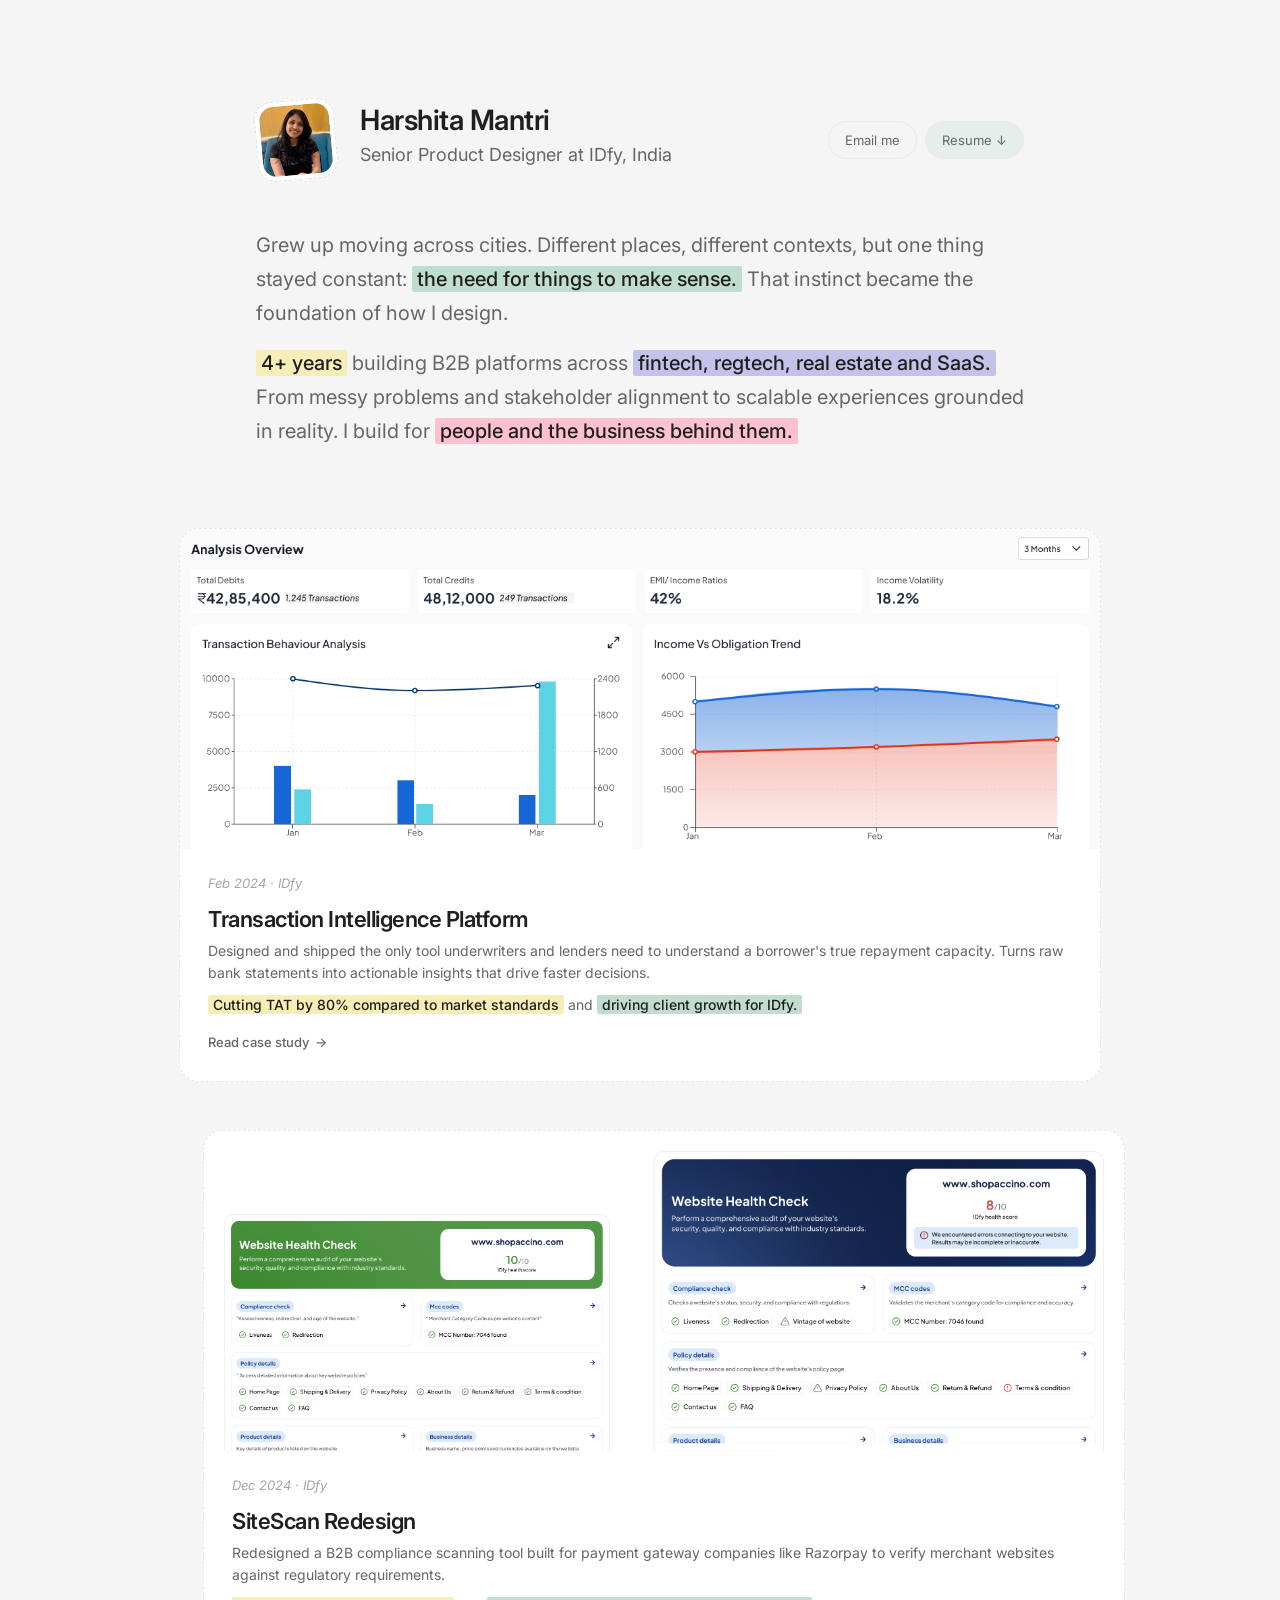
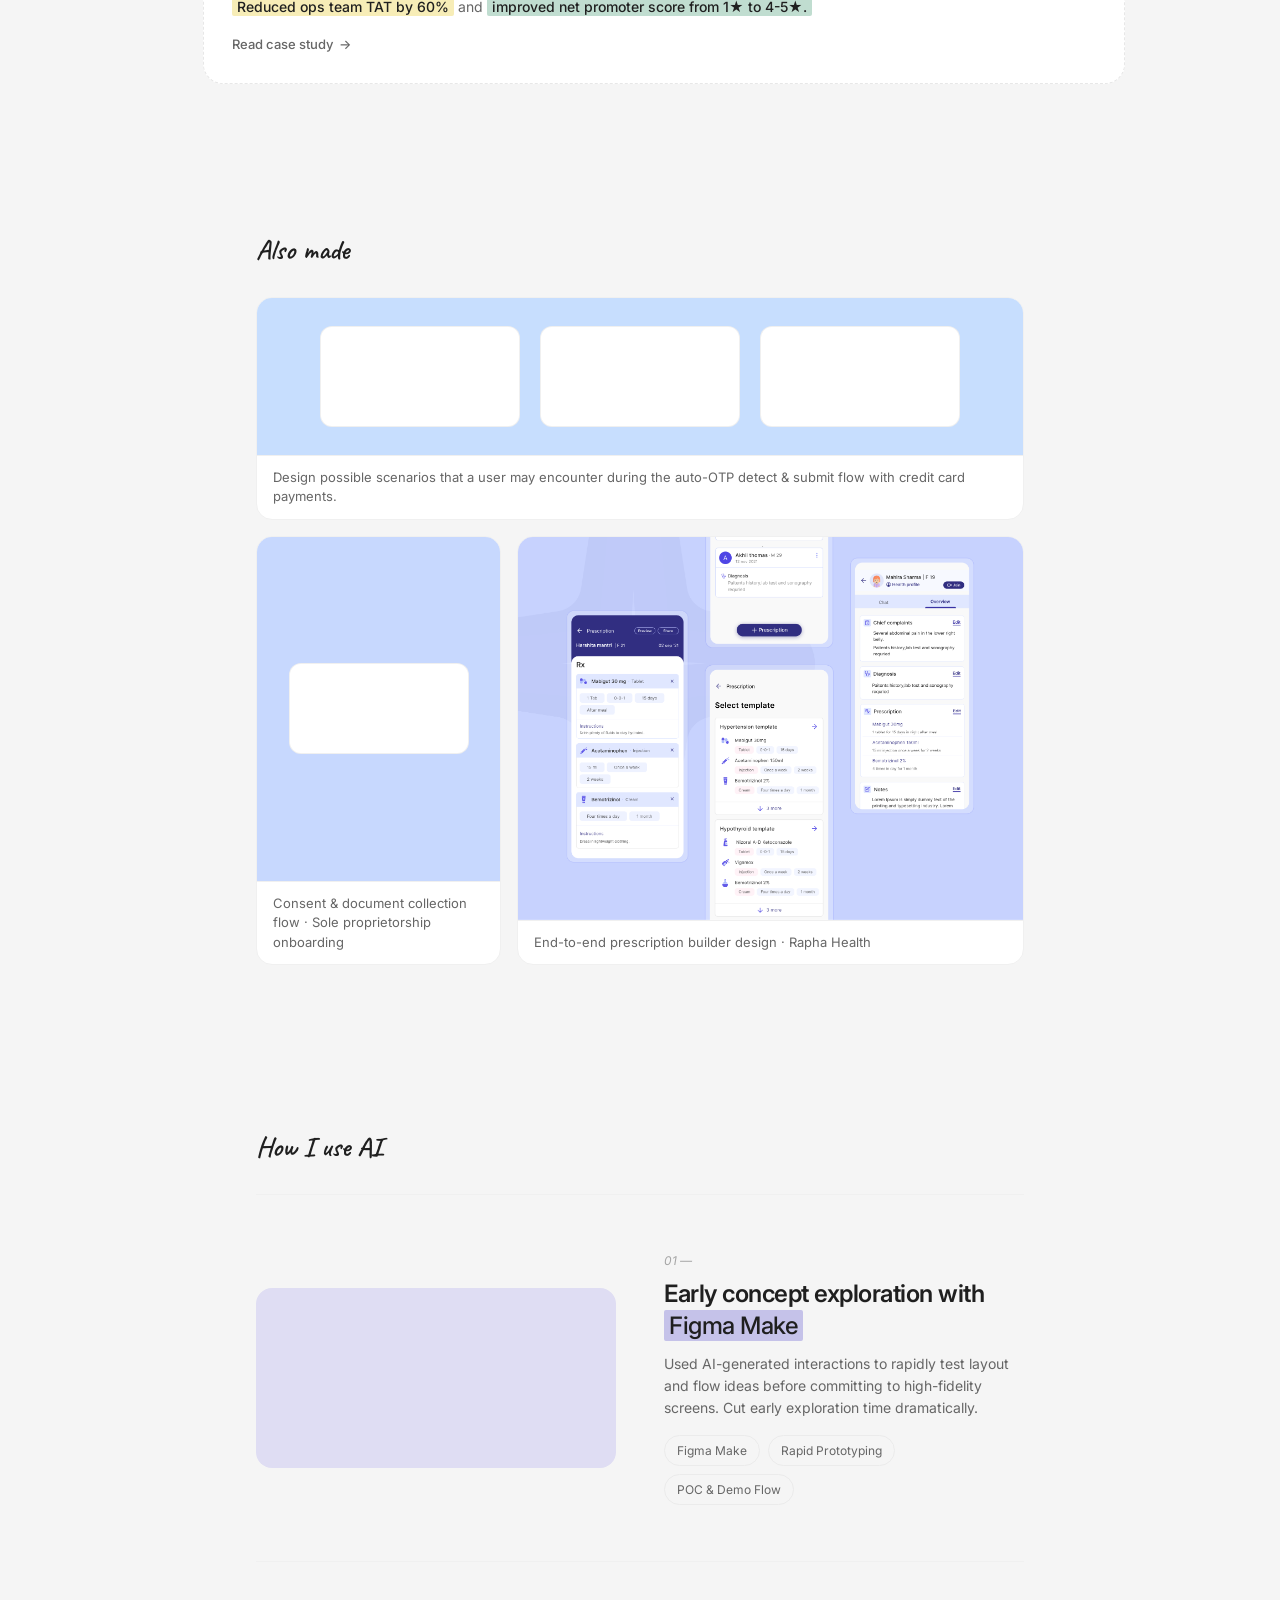
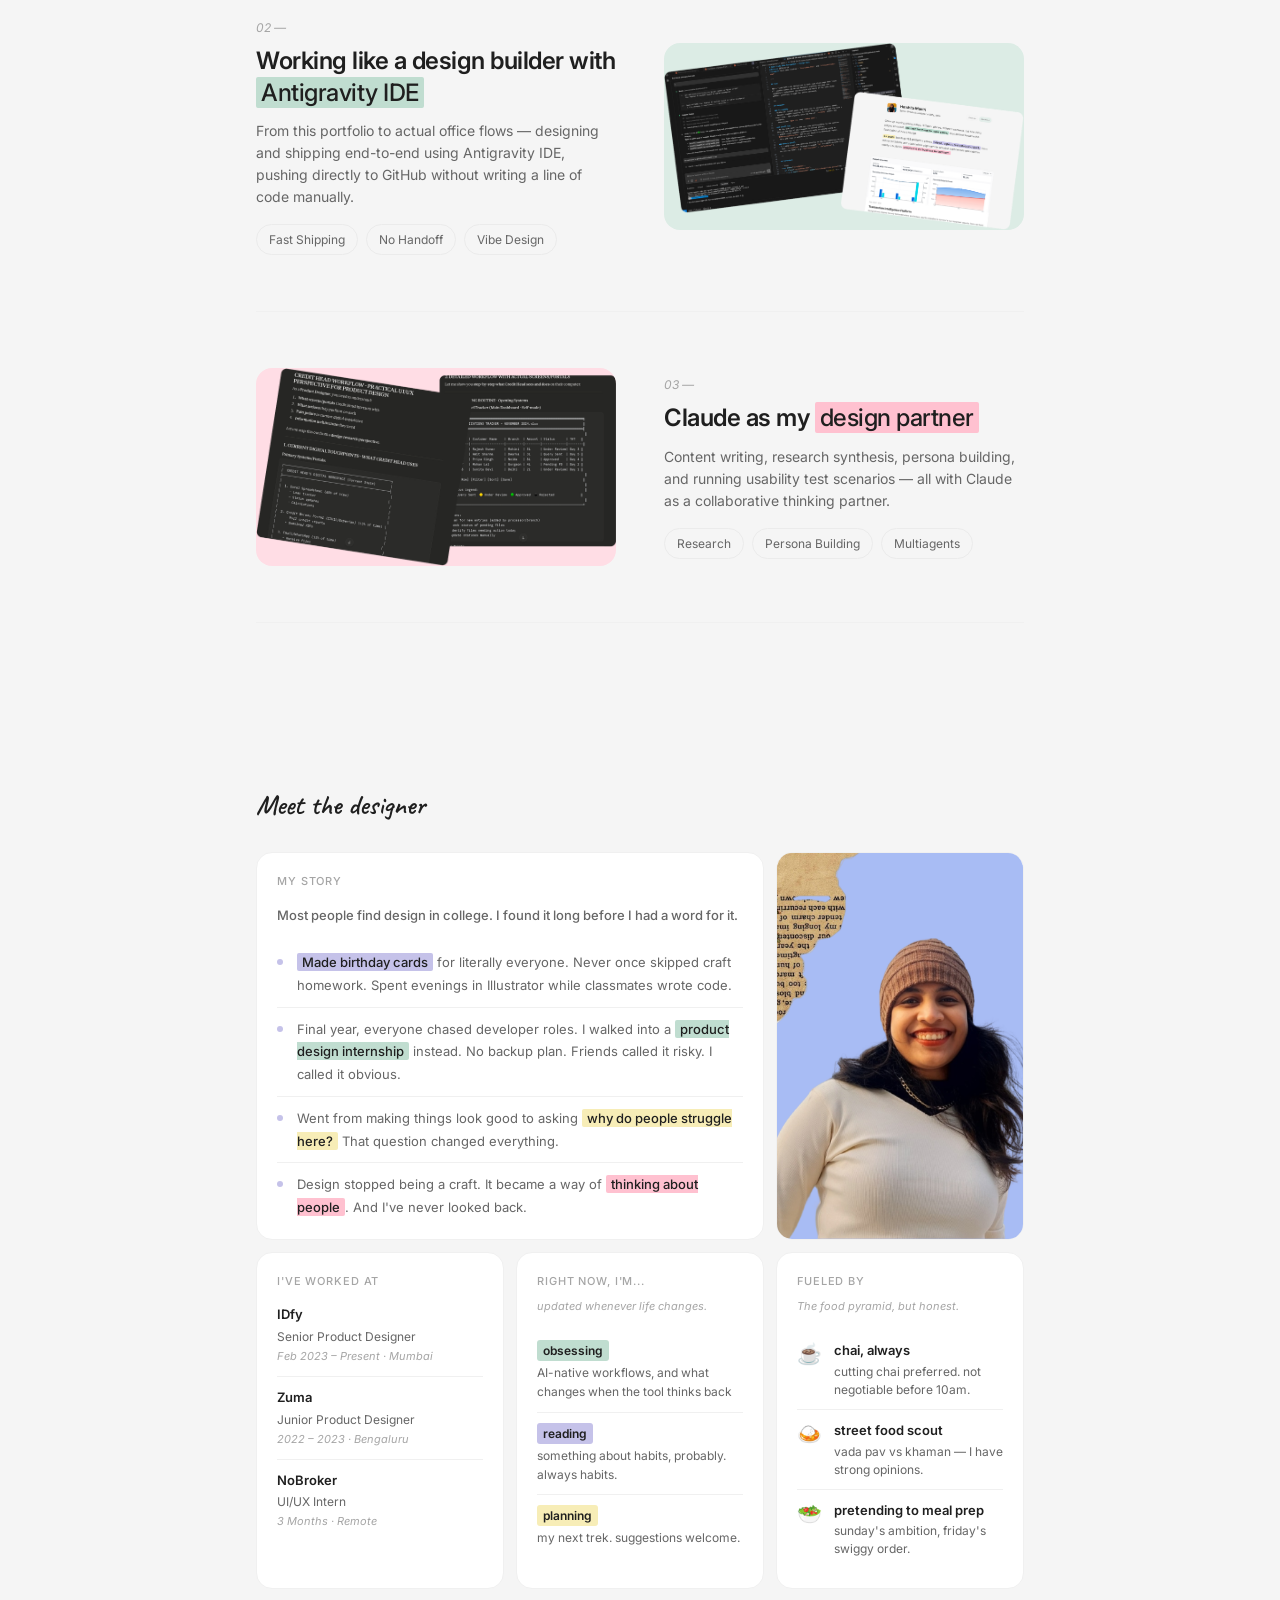
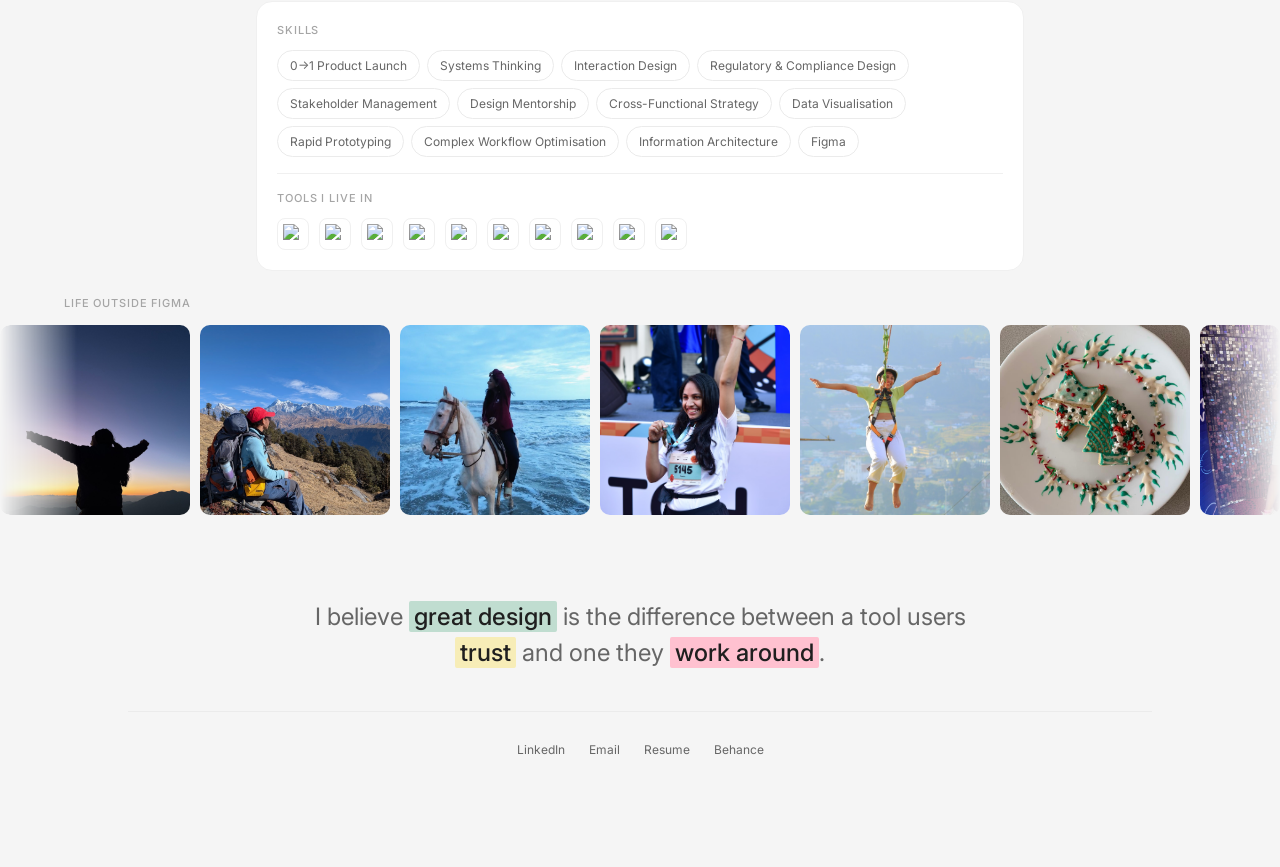
==== index.html @ 70e3f522 "feat: add Mobbin, Antigravity, GitHub to tools; remove Pinterest" ====
<!DOCTYPE html>
<html lang="en">
<head>
  <meta charset="UTF-8">
  <meta name="viewport" content="width=device-width, initial-scale=1.0">
  <title>Harshita Mantri — Senior Product Designer</title>
  <meta name="description" content="Senior Product Designer at IDfy. Designing empathy-driven B2B products for 70M+ monthly verifications.">
  <link rel="preconnect" href="https://fonts.googleapis.com">
  <link rel="preconnect" href="https://fonts.gstatic.com" crossorigin>
  <link href="https://fonts.googleapis.com/css2?family=Inter:wght@400;500;600;700&family=Caveat:wght@400;500;600;700&display=swap" rel="stylesheet">
  <link rel="stylesheet" href="assets/css/style.css?v=5">
</head>
<body>

  <div class="page">

    <!-- ── Intro ── -->
    <div class="intro reveal">
      <div class="intro-avatar">
        <img src="assets/images/harshita_mantri.jpg" alt="Harshita Mantri">
      </div>
      <div class="intro-info">
        <h1 class="intro-name">Harshita Mantri</h1>
        <div class="intro-designation">Senior Product Designer at IDfy, India</div>
      </div>
      <div class="intro-actions">
        <a href="mailto:harshitamantri3140@gmail.com" class="intro-btn">Email me</a>
        <a href="docs/harshita-mantri.pdf" target="_blank" rel="noopener noreferrer" class="intro-btn intro-btn-primary">Resume <span aria-hidden="true">↓</span></a>
      </div>
    </div>

    <!-- ── Bio ── -->
    <div class="bio-block reveal">
      <p class="bio-p">
        Grew up moving across cities. Different places, different contexts, but one thing stayed constant:
        <span class="hl-teal">the need for things to make sense.</span>
        That instinct became the foundation of how I design.
      </p>
      <p class="bio-p">
        <span class="hl-yellow">4+ years</span> building B2B platforms across
        <span class="hl-lavender">fintech, regtech, real estate and SaaS.</span>
        From messy problems and stakeholder alignment to scalable experiences grounded in reality.
        I build for <span class="hl-pink">people and the business behind them.</span>
      </p>
    </div>

    <!-- ── Projects ── -->
    <div class="projects">

      <!-- Transaction Intelligence Platform -->
      <a href="bsa/index.html" class="project-card reveal">
        <div class="project-card-img">
          <img src="assets/images/bsa_cover.png" alt="Transaction Intelligence Platform — BSA Analytics Dashboard" loading="lazy">
        </div>
        <div class="project-card-content">
          <div class="status">Feb 2024 · IDfy</div>
          <div class="project-heading">Transaction Intelligence Platform</div>
          <p class="project-desc">
            Designed and shipped the only tool underwriters and lenders need to understand a borrower's true repayment capacity. Turns raw bank statements into actionable insights that drive faster decisions.
          </p>
          <p class="project-desc project-outcome">
            <span class="hl-yellow">Cutting TAT by 80% compared to market standards</span> and <span class="hl-teal">driving client growth for IDfy.</span>
          </p>
          <div class="project-link">Read case study <span class="arrow">&#8594;</span></div>
        </div>
      </a>

      <!-- SiteScan -->
      <a href="sitescan/index.html" class="project-card project-card-alt reveal">
        <div class="project-card-img">
          <img src="assets/images/ss_v2_summary.png" alt="SiteScan V2 — Summary Page" loading="lazy">
        </div>
        <div class="project-card-content">
          <div class="status">Dec 2024 · IDfy</div>
          <div class="project-heading">SiteScan Redesign</div>
          <p class="project-desc">
            Redesigned a B2B compliance scanning tool built for payment gateway companies like Razorpay to verify merchant websites against regulatory requirements.
          </p>
          <p class="project-desc project-outcome">
            <span class="hl-yellow">Reduced ops team TAT by 60%</span> and <span class="hl-teal">improved net promoter score from 1★ to 4-5★.</span>
          </p>
          <div class="project-link">Read case study <span class="arrow">&#8594;</span></div>
        </div>
      </a>

    </div>

    <!-- ── Also Made ── -->
    <section class="also-made reveal">
      <h2 class="also-made-label">Also made</h2>
      <div class="bento-grid">

        <!-- Full-width card with 3 inner videos -->
        <div class="bento-cell bento-full">
          <div class="bento-pastel-body bento-stage-mint">
            <div class="bento-inner-stack">

              <div class="bento-inner-card">
                <video muted loop playsinline autoplay>
                  <source src="assets/videos/Native otp payment.mp4" type="video/mp4" />
                </video>
              </div>

              <div class="bento-inner-card">
                <video muted loop playsinline autoplay>
                  <source src="assets/videos/Auto detect external page.mp4" type="video/mp4" />
                </video>
              </div>

              <div class="bento-inner-card">
                <video muted loop playsinline autoplay>
                  <source src="assets/videos/Single click without otp payment.mp4" type="video/mp4" />
                </video>
              </div>

            </div>
          </div>
          <p class="bento-desc">Design possible scenarios that a user may encounter during the auto-OTP detect &amp; submit flow with credit card payments.</p>
        </div>

        <!-- Square video cell — sole prop -->
        <div class="bento-cell bento-square bento-video-cell" data-type="video">
          <div class="bento-video-stage bento-stage-orchid">
            <div class="bento-inner-card">
              <video muted loop playsinline autoplay>
                <source src="assets/videos/sole prop.mp4" type="video/mp4" />
              </video>
            </div>
          </div>
          <p class="bento-desc">Consent & document collection flow · Sole proprietorship onboarding</p>
        </div>

        <!-- Wide image cell — Rapha -->
        <div class="bento-cell bento-wide" data-type="image">
          <div class="bento-media">
            <img src="assets/images/prescription builder.png" alt="Prescription builder mockup" />
          </div>
          <p class="bento-desc">End-to-end prescription builder design · Rapha Health</p>
        </div>

      </div>
    </section>

    <!-- ── How I Use AI ── -->
    <section class="ai-work reveal">
      <h2 class="ai-work-label">How I use AI</h2>
      <div class="ai-rows">

        <!-- Row 01 -->
        <div class="ai-row">
          <div class="ai-row-media">
            <div class="ai-media-card ai-media-lavender">
              <video autoplay muted loop playsinline>
                <source src="assets/videos/figma-make-explorations.mp4" type="video/mp4" />
              </video>
            </div>
          </div>
          <div class="ai-row-text">
            <span class="ai-row-number" aria-hidden="true">01 —</span>
            <h3 class="ai-row-title">Early concept exploration with <span class="hl-lavender">Figma Make</span></h3>
            <p class="ai-row-desc">Used AI-generated interactions to rapidly test layout and flow ideas before committing to high-fidelity screens. Cut early exploration time dramatically.</p>
            <div class="ai-tags">
              <span class="ai-tag ai-tag-lavender">Figma Make</span>
              <span class="ai-tag ai-tag-lavender">Rapid Prototyping</span>
              <span class="ai-tag ai-tag-lavender">POC &amp; Demo Flow</span>
            </div>
          </div>
        </div>

        <!-- Row 02 -->
        <div class="ai-row ai-row-reverse">
          <div class="ai-row-media">
            <div class="ai-media-card ai-media-teal">
              <img src="assets/images/Antigravity.png" alt="Antgravity IDE with Claude" loading="lazy" />
            </div>
          </div>
          <div class="ai-row-text">
            <span class="ai-row-number" aria-hidden="true">02 —</span>
            <h3 class="ai-row-title">Working like a design builder with <span class="hl-teal">Antigravity IDE</span></h3>
            <p class="ai-row-desc">From this portfolio to actual office flows — designing and shipping end-to-end using Antigravity IDE, pushing directly to GitHub without writing a line of code manually.</p>
            <div class="ai-tags">
              <span class="ai-tag ai-tag-teal">Fast Shipping</span>
              <span class="ai-tag ai-tag-teal">No Handoff</span>
              <span class="ai-tag ai-tag-teal">Vibe Design</span>
            </div>
          </div>
        </div>

        <!-- Row 03 -->
        <div class="ai-row">
          <div class="ai-row-media">
            <div class="ai-media-card ai-media-pink">
              <img src="assets/images/research.png" alt="Claude as design partner" loading="lazy" />
            </div>
          </div>
          <div class="ai-row-text">
            <span class="ai-row-number" aria-hidden="true">03 —</span>
            <h3 class="ai-row-title">Claude as my <span class="hl-pink">design partner</span></h3>
            <p class="ai-row-desc">Content writing, research synthesis, persona building, and running usability test scenarios — all with Claude as a collaborative thinking partner.</p>
            <div class="ai-tags">
              <span class="ai-tag ai-tag-pink">Research</span>
              <span class="ai-tag ai-tag-pink">Persona Building</span>
              <span class="ai-tag ai-tag-pink">Multiagents</span>
            </div>
          </div>
        </div>

      </div>
    </section>

    <!-- ── Meet the Designer ── -->
    <section class="meet-designer reveal">
      <h2 class="meet-designer-label">Meet the designer</h2>
      <div class="meet-grid">

        <!-- Row 1: Story + Carousel -->
        <div class="meet-cell meet-story">
          <span class="meet-cell-label">my story</span>
          <p class="story-intro">Most people find design in college. I found it long before I had a word for it.</p>
          <ul class="story-beats">
            <li><span class="hl-lavender">Made birthday cards</span> for literally everyone. Never once skipped craft homework. Spent evenings in Illustrator while classmates wrote code.</li>
            <li>Final year, everyone chased developer roles. I walked into a <span class="hl-teal">product design internship</span> instead. No backup plan. Friends called it risky. I called it obvious.</li>
            <li>Went from making things look good to asking <span class="hl-yellow">why do people struggle here?</span> That question changed everything.</li>
            <li>Design stopped being a craft. It became a way of <span class="hl-pink">thinking about people</span>. And I've never looked back.</li>
          </ul>
        </div>

        <div class="meet-cell meet-photo">
          <img src="assets/images/My photo copy.png" alt="Harshita Mantri" class="meet-photo-img" />
        </div>

        <!-- Row 2: Work · Right now · Fueled by -->
        <div class="meet-cell meet-work">
          <span class="meet-cell-label">I've worked at</span>
          <ul class="work-list">
            <li class="work-item">
              <span class="work-company">IDfy</span>
              <span class="work-role">Senior Product Designer</span>
              <span class="work-dates">Feb 2023 – Present · Mumbai</span>
            </li>
            <li class="work-item">
              <span class="work-company">Zuma</span>
              <span class="work-role">Junior Product Designer</span>
              <span class="work-dates">2022 – 2023 · Bengaluru</span>
            </li>
            <li class="work-item">
              <span class="work-company">NoBroker</span>
              <span class="work-role">UI/UX Intern</span>
              <span class="work-dates">3 Months · Remote</span>
            </li>
          </ul>
        </div>

        <div class="meet-cell right-now">
          <span class="meet-cell-label">right now, I'm...</span>
          <span class="rn-sub">updated whenever life changes.</span>
          <ul class="rn-list">
            <li class="rn-item">
              <span class="rn-verb hl-teal">obsessing</span>
              <span class="rn-text">AI-native workflows, and what changes when the tool thinks back</span>
            </li>
            <li class="rn-item">
              <span class="rn-verb hl-lavender">reading</span>
              <span class="rn-text">something about habits, probably. always habits.</span>
            </li>
            <li class="rn-item">
              <span class="rn-verb hl-yellow">planning</span>
              <span class="rn-text">my next trek. suggestions welcome.</span>
            </li>
          </ul>
        </div>

        <div class="meet-cell fueled-by">
          <span class="meet-cell-label">fueled by</span>
          <span class="fuel-sub">The food pyramid, but honest.</span>
          <div class="fuel-list">
            <div class="fuel-item">
              <span class="fuel-emoji">☕</span>
              <div class="fuel-text">
                <span class="fuel-name">chai, always</span>
                <span class="fuel-desc">cutting chai preferred. not negotiable before 10am.</span>
              </div>
            </div>
            <div class="fuel-item">
              <span class="fuel-emoji">🍛</span>
              <div class="fuel-text">
                <span class="fuel-name">street food scout</span>
                <span class="fuel-desc">vada pav vs khaman — I have strong opinions.</span>
              </div>
            </div>
            <div class="fuel-item">
              <span class="fuel-emoji">🥗</span>
              <div class="fuel-text">
                <span class="fuel-name">pretending to meal prep</span>
                <span class="fuel-desc">sunday's ambition, friday's swiggy order.</span>
              </div>
            </div>
          </div>
        </div>

        <!-- Skills + Tools combined -->
        <div class="meet-cell meet-skills-tools">
          <div class="skills-section">
            <span class="meet-cell-label">skills</span>
            <div class="skill-pills">
              <span class="skill-pill">0→1 Product Launch</span>
              <span class="skill-pill">Systems Thinking</span>
              <span class="skill-pill">Interaction Design</span>
              <span class="skill-pill">Regulatory &amp; Compliance Design</span>
              <span class="skill-pill">Stakeholder Management</span>
              <span class="skill-pill">Design Mentorship</span>
              <span class="skill-pill">Cross-Functional Strategy</span>
              <span class="skill-pill">Data Visualisation</span>
              <span class="skill-pill">Rapid Prototyping</span>
              <span class="skill-pill">Complex Workflow Optimisation</span>
              <span class="skill-pill">Information Architecture</span>
              <span class="skill-pill">Figma</span>
            </div>
          </div>
          <div class="tools-section">
            <span class="meet-cell-label">tools I live in</span>
            <div class="tools-grid">
              <div class="tool-icon" title="Figma"><img src="https://www.google.com/s2/favicons?domain=figma.com&sz=32" alt="Figma" /></div>
              <div class="tool-icon" title="Framer"><img src="https://www.google.com/s2/favicons?domain=framer.com&sz=32" alt="Framer" /></div>
              <div class="tool-icon" title="Notion"><img src="https://www.google.com/s2/favicons?domain=notion.so&sz=32" alt="Notion" /></div>
              <div class="tool-icon" title="Claude"><img src="https://www.google.com/s2/favicons?domain=claude.ai&sz=32" alt="Claude" /></div>
              <div class="tool-icon" title="Miro"><img src="https://www.google.com/s2/favicons?domain=miro.com&sz=32" alt="Miro" /></div>
              <div class="tool-icon" title="Jira"><img src="https://www.google.com/s2/favicons?domain=atlassian.com&sz=32" alt="Jira" /></div>
              <div class="tool-icon" title="Mobbin"><img src="https://www.google.com/s2/favicons?domain=mobbin.com&sz=32" alt="Mobbin" /></div>
              <div class="tool-icon" title="Antigravity"><img src="https://www.google.com/s2/favicons?domain=antigravity.dev&sz=32" alt="Antigravity" /></div>
              <div class="tool-icon" title="GitHub"><img src="https://www.google.com/s2/favicons?domain=github.com&sz=32" alt="GitHub" /></div>
              <div class="tool-icon" title="Spotify"><img src="https://www.google.com/s2/favicons?domain=spotify.com&sz=32" alt="Spotify" /></div>
            </div>
          </div>
        </div>

      </div>

      <!-- Life outside figma — full-bleed strip -->
      <div class="life-strip-section">
        <span class="meet-cell-label">life outside figma</span>
        <div class="life-strip-wrapper">
          <div class="life-strip-track">
            <div class="life-strip-item"><img src="assets/images/-1.png"  alt="" loading="lazy" /></div>
            <div class="life-strip-item"><img src="assets/images/-2.png"  alt="" loading="lazy" /></div>
            <div class="life-strip-item"><img src="assets/images/-3.png"  alt="" loading="lazy" /></div>
            <div class="life-strip-item"><img src="assets/images/-4.jpeg"  alt="" loading="lazy" /></div>
            <div class="life-strip-item"><img src="assets/images/-5.png"  alt="" loading="lazy" /></div>
            <div class="life-strip-item"><img src="assets/images/-6.png"  alt="" loading="lazy" /></div>
            <div class="life-strip-item"><img src="assets/images/-7.png"  alt="" loading="lazy" /></div>
            <div class="life-strip-item"><img src="assets/images/-8.png"  alt="" loading="lazy" /></div>
            <div class="life-strip-item"><img src="assets/images/-9.png"  alt="" loading="lazy" /></div>
            <div class="life-strip-item"><img src="assets/images/-10.png" alt="" loading="lazy" /></div>
            <div class="life-strip-item"><img src="assets/images/-11.png" alt="" loading="lazy" /></div>
            <!-- Duplicate for seamless loop -->
            <div class="life-strip-item"><img src="assets/images/-1.png"  alt="" loading="lazy" /></div>
            <div class="life-strip-item"><img src="assets/images/-2.png"  alt="" loading="lazy" /></div>
            <div class="life-strip-item"><img src="assets/images/-3.png"  alt="" loading="lazy" /></div>
            <div class="life-strip-item"><img src="assets/images/-4.jpeg"  alt="" loading="lazy" /></div>
            <div class="life-strip-item"><img src="assets/images/-5.png"  alt="" loading="lazy" /></div>
            <div class="life-strip-item"><img src="assets/images/-6.png"  alt="" loading="lazy" /></div>
            <div class="life-strip-item"><img src="assets/images/-7.png"  alt="" loading="lazy" /></div>
            <div class="life-strip-item"><img src="assets/images/-8.png"  alt="" loading="lazy" /></div>
            <div class="life-strip-item"><img src="assets/images/-9.png"  alt="" loading="lazy" /></div>
            <div class="life-strip-item"><img src="assets/images/-10.png" alt="" loading="lazy" /></div>
            <div class="life-strip-item"><img src="assets/images/-11.png" alt="" loading="lazy" /></div>
          </div>
        </div>
      </div>
    </section>

    <!-- ── Breaker ── -->
    <p class="breaker reveal">
      I believe <span class="hl-teal">great design</span> is the difference between a tool
      users <span class="hl-yellow">trust</span> and one they <span class="hl-pink">work around</span>.
    </p>




<!-- ── Footer ── -->
    <div class="footer reveal">
      <a href="https://www.linkedin.com/in/harshita-mantri-designer/" target="_blank">LinkedIn</a>
      <a href="mailto:harshitamantri3140@gmail.com">Email</a>
      <a href="docs/harshita-mantri.pdf" target="_blank" rel="noopener noreferrer">Resume</a>
      <a href="https://www.behance.net/harshitamantri" target="_blank">Behance</a>
    </div>

  </div>

  <script src="assets/js/main.js?v=2"></script>
</body>
</html>
---- assets/css/style.css ----
/* ================================================
   HARSHITA MANTRI — PORTFOLIO V4
   Scrapbook · Pastel Highlights · Playful Rotations
   Inspired by mehaksamaiya.com aesthetic
   ================================================ */

*, *::before, *::after { box-sizing: border-box; margin: 0; padding: 0; }

:root {
  --grey:        #1f1f1f;
  --sub-text:    #666666;
  --tag-text:    #a5a5a5;
  --white:       #ffffff;
  --bg:          #f5f5f5;
  --tag-border:  #ebebeb;
  --tag-bg:      #f8f8f8;
  --card-border: #f0f0f0;

  /* Pastel highlights */
  --yellow:      #f7edb7;
  --teal:        #c0ddd0;
  --pink:        #ffc1d0;
  --light-blue:  #c2e0e9;
  --lavender:    #c5c2e9;
  --purple:      #eed3fd;
  --rose:        #f6c8e2;

  /* Tag pill colors */
  --tag-green:   #4d8b5e;
  --tag-pink:    #da2c80;
  --tag-teal:    #3591aa;
  --tag-purple:  #b84ace;

  --font-heading: 'Inter', sans-serif;
  --font-body:    'Inter', sans-serif;
  --font-hand:    'Caveat', cursive;

  --ease: cubic-bezier(0.22, 1, 0.36, 1);
}

html { scroll-behavior: smooth; }

body {
  font-family: var(--font-body);
  background-color: var(--bg);
  color: var(--grey);
  line-height: 1.6;
  -webkit-font-smoothing: antialiased;
  overflow-x: hidden;
}

img { display: block; max-width: 100%; }
a { color: inherit; text-decoration: none; }
ul { list-style: none; }

::selection { background: var(--lavender); color: var(--grey); }

/* ── Page Container ──────────────────────────── */

.page {
  max-width: 90vw;
  margin: 100px auto 80px;
  display: flex;
  flex-direction: column;
  align-items: center;
  gap: 0;
}

/* ── Intro / Hero ────────────────────────────── */

.intro {
  display: flex;
  align-items: flex-start;
  gap: 24px;
  margin-bottom: 48px;
  width: min(60vw, 820px);
}

.intro-avatar {
  width: 80px;
  height: 80px;
  border-radius: 18px;
  border: 1px dashed #e0e0e0;
  padding: 4px;
  transform: rotate(-5deg);
  background: var(--white);
  flex-shrink: 0;
  display: flex;
  align-items: center;
  justify-content: center;
  overflow: hidden;
}

.avatar-letter {
  font-family: var(--font-heading);
  font-size: 36px;
  font-weight: 600;
  color: var(--grey);
  line-height: 1;
}

.intro-avatar img {
  width: 100%;
  height: 100%;
  object-fit: cover;
  object-position: center top;
  border-radius: 14px;
}

.intro-info {
  display: flex;
  flex-direction: column;
  gap: 4px;
  padding-top: 4px;
  flex: 1;
}

.intro-resume {
  font-size: 16px;
  font-weight: 500;
  color: var(--grey);
  border-bottom: 2px dashed var(--tag-border);
  padding-bottom: 2px;
  white-space: nowrap;
  transition: border-color 0.3s;
  align-self: flex-start;
  margin-top: 6px;
}
.intro-resume:hover { border-color: var(--grey); }

/* ── Intro Actions (quick-access pills) ─────── */

.intro-actions {
  display: flex;
  gap: 8px;
  align-self: center;
  flex-shrink: 0;
}

.intro-btn {
  font-size: 13px;
  color: var(--sub-text);
  border: 1px solid var(--tag-border);
  border-radius: 20px;
  padding: 8px 16px;
  background: transparent;
  white-space: nowrap;
  transition: border-color 0.25s ease, color 0.25s ease,
              transform 0.25s var(--ease), box-shadow 0.25s var(--ease);
}

.intro-btn:hover {
  border-color: var(--grey);
  color: var(--grey);
  transform: translateY(-2px);
  box-shadow: 0 4px 12px rgba(0, 0, 0, 0.08);
}

.intro-btn:focus-visible {
  outline: 2px solid var(--teal);
  outline-offset: 3px;
}

.intro-btn-primary {
  background: color-mix(in srgb, var(--teal) 30%, transparent);
}

.intro-name {
  font-family: var(--font-heading);
  font-size: 28px;
  font-weight: 600;
  letter-spacing: -0.5px;
  color: var(--grey);
  line-height: 1.2;
}

.intro-designation {
  font-size: 18px;
  font-weight: 400;
  color: var(--sub-text);
  line-height: 1.4;
}

.intro-tags {
  display: flex;
  gap: 16px;
  flex-wrap: wrap;
  margin-top: 8px;
}

/* ── Text Highlights ─────────────────────────── */

.hl-yellow, .hl-teal, .hl-lavender, .hl-pink, .hl-purple, .hl-blue, .hl-rose {
  border-radius: 2px;
  padding: 1px 5px;
  font-weight: 500;
  color: var(--grey);
}
.hl-yellow  { background: var(--yellow); }
.hl-teal    { background: var(--teal); }
.hl-lavender{ background: var(--lavender); }
.hl-pink    { background: var(--pink); }
.hl-purple  { background: var(--purple); }
.hl-blue    { background: var(--light-blue); }
.hl-rose    { background: var(--rose); }

/* ── Bio ─────────────────────────────────────── */

.bio {
  font-size: 22px;
  font-weight: 400;
  line-height: 34px;
  color: var(--sub-text);
  text-align: center;
  width: min(60vw, 820px);
  margin-bottom: 56px;
}

.bio-block {
  display: flex;
  flex-direction: column;
  gap: 16px;
  width: min(60vw, 820px);
  margin-bottom: 80px;
  text-align: left;
}

.bio-p {
  font-size: 20px;
  font-weight: 400;
  line-height: 34px;
  color: var(--sub-text);
}

.bio-quote {
  font-size: 15px;
  font-style: italic;
  color: var(--sub-text);
  border-left: 3px solid var(--teal);
  padding: 4px 0 4px 16px;
  margin-top: 8px;
}

/* ── Handwritten tags ────────────────────────── */

.hand-tag {
  font-family: var(--font-hand);
  font-size: 20px;
  color: var(--sub-text);
  display: inline-block;
  transform: rotate(-2deg);
}
.hand-tag.rotate-pos { transform: rotate(1deg); }

/* ── Status ──────────────────────────────────── */

.status {
  font-size: 13px;
  font-style: italic;
  color: var(--tag-text);
  margin-bottom: 4px;
}

/* ── Tags ────────────────────────────────────── */

.tags {
  display: flex;
  flex-wrap: wrap;
  gap: 8px;
  margin-top: 12px;
}

.tag {
  font-size: 12px;
  font-weight: 500;
  padding: 4px 12px;
  border-radius: 100px;
  color: var(--white);
}
.tag-green  { background: var(--tag-green); }
.tag-pink   { background: var(--tag-pink); }
.tag-teal   { background: var(--tag-teal); }
.tag-purple { background: var(--tag-purple); }

/* ── Projects ────────────────────────────────── */

.projects {
  width: min(72vw, 960px);
  display: flex;
  flex-direction: column;
  gap: 48px;
  margin-bottom: 64px;
}

.project-card {
  background: var(--white);
  border: 1px dashed #e7e7e7;
  border-radius: 20px;
  overflow: hidden;
  display: block;
  transition: transform 0.12s ease, box-shadow 0.35s var(--ease);
  will-change: transform;
}

.project-card:hover {
  box-shadow: 0 8px 24px rgba(0,0,0,0.06);
}


/* slight offset on second card */
.project-card-alt {
  margin-left: 24px;
  margin-right: -24px;
}

.project-card-img {
  overflow: hidden;
  max-height: 320px;
  -webkit-mask-image: -webkit-radial-gradient(white, black);
  mask-image: radial-gradient(white, black);
}

.project-card-img img {
  width: 100%;
  height: 100%;
  object-fit: cover;
  object-position: top;
  display: block;
  transition: transform 0.5s var(--ease);
}


.project-card-content {
  padding: 24px 28px 28px;
  display: flex;
  flex-direction: column;
  gap: 8px;
}

.project-heading {
  font-family: var(--font-heading);
  font-size: 22px;
  font-weight: 600;
  letter-spacing: -0.5px;
  color: var(--grey);
  line-height: 1.2;
}

.project-desc {
  font-size: 14px;
  line-height: 22px;
  color: var(--sub-text);
}

.project-outcome {
  margin-top: 2px;
}

.project-link {
  font-size: 13px;
  font-weight: 500;
  color: var(--sub-text);
  display: inline-flex;
  align-items: center;
  gap: 6px;
  margin-top: 8px;
  transition: color 0.3s;
}

.project-link .arrow {
  display: inline-block;
  transition: transform 0.3s var(--ease);
}

.project-card:hover .project-link { color: var(--grey); }
.project-card:hover .project-link .arrow { transform: translateX(5px); }

/* ── Also Made ───────────────────────────────── */

.also-made {
  margin-top: 80px;
  margin-bottom: 80px;
  width: var(--content-width, 60vw);
  margin-left: auto;
  margin-right: auto;
}

.also-made-label {
  font-family: var(--font-hand);
  font-size: 28px;
  font-weight: 600;
  color: var(--grey);
  margin-bottom: 24px;
}

.bento-grid {
  display: grid;
  grid-template-columns: repeat(12, 1fr);
  gap: 16px;
}

.bento-cell {
  border-radius: 16px;
  border: 1px solid var(--card-border);
  background: var(--white);
  overflow: hidden;
  cursor: default;
  transition: box-shadow 0.3s var(--ease), transform 0.12s ease;
  display: flex;
  flex-direction: column;
}

.bento-cell:hover {
  box-shadow: 0 6px 20px rgba(0, 0, 0, 0.07);
}

.bento-media {
  flex: 1;
  overflow: hidden;
  min-height: 180px;
}

.bento-media img,
.bento-media video {
  width: 100%;
  height: 100%;
  object-fit: cover;
  display: block;
}

.bento-desc {
  padding: 12px 16px;
  font-size: 13px;
  color: var(--sub-text);
  line-height: 1.5;
  border-top: 1px solid var(--card-border);
  margin: 0;
}

.bento-wide   { grid-column: span 8; }
.bento-square { grid-column: span 4; }
.bento-half   { grid-column: span 6; }
.bento-tall   { grid-column: span 4; grid-row: span 2; }
.bento-full   { grid-column: span 12; }

/* ── Bento Unified Color System ─────────────── */
/*    Base: #c7d2fe (periwinkle from Rapha image)
      Card 2: slightly warmer (violet)
      Card 3: slightly cooler (sky blue)
      All in one blue-violet family              */

.bento-stage-orchid {
  background: #c7d8fe;
}

.bento-stage-mint {
  background: #c7defe;
}

/* ── Bento Row 1 — Matched Height ───────────── */

.bento-grid > .bento-wide,
.bento-grid > .bento-square {
  min-height: 420px;
}

/* ── Bento Single Video Cell ────────────────── */

.bento-video-stage {
  flex: 1;
  display: flex;
  align-items: center;
  justify-content: center;
  padding: 28px;
}

.bento-video-stage .bento-inner-card {
  width: 180px;
}

/* ── Bento Pastel Multi-Video Card ───────────── */

.bento-pastel-body {
  padding: 28px;
}

.bento-inner-stack {
  display: flex;
  flex-direction: row;
  gap: 20px;
  justify-content: center;
}

.bento-inner-card {
  width: 200px;
  flex-shrink: 0;
  background: var(--white);
  border-radius: 12px;
  border: 1px solid rgba(0, 0, 0, 0.06);
  overflow: hidden;
  cursor: default;
  display: flex;
  flex-direction: column;
}

.bento-inner-card video {
  width: 100%;
  height: auto;
  display: block;
}

.bento-pastel-hint {
  margin: 16px 0 0;
  font-size: 11px;
  color: #9b8ec4;
  text-align: center;
  letter-spacing: 0.03em;
}

/* ── Meet the Designer ──────────────────────── */

.meet-designer {
  margin-top: 80px;
  margin-bottom: 80px;
  width: var(--content-width, 60vw);
  margin-left: auto;
  margin-right: auto;
}

.meet-designer-label {
  font-family: var(--font-hand);
  font-size: 28px;
  font-weight: 600;
  color: var(--grey);
  margin-bottom: 24px;
}

.meet-grid {
  display: grid;
  grid-template-columns: repeat(12, 1fr);
  gap: 12px;
}

.meet-cell {
  background: var(--white);
  border: 1px solid var(--card-border);
  border-radius: 16px;
  padding: 20px;
  display: flex;
  flex-direction: column;
  gap: 14px;
}

/* Row 1: Story + Photo */
.meet-story       { grid-column: span 8; grid-row: 1; }
.meet-photo       { grid-column: span 4; grid-row: 1; padding: 0; overflow: hidden; }

/* Row 2: Work + Right Now + Fueled By */
.meet-work        { grid-column: span 4; grid-row: 2; }
.right-now        { grid-column: span 4; grid-row: 2; }
.fueled-by        { grid-column: span 4; grid-row: 2; }

/* Row 3: Skills + Tools full width */
.meet-skills-tools { grid-column: 1 / -1; grid-row: 3; }

/* Cell label */
.meet-cell-label {
  font-size: 11px;
  font-weight: 500;
  color: var(--tag-text);
  letter-spacing: 0.08em;
  text-transform: uppercase;
}

/* Story */
.meet-story p {
  font-size: 13px;
  color: var(--sub-text);
  line-height: 1.75;
}
.meet-story p strong { color: var(--grey); font-weight: 600; }

.story-intro {
  font-size: 14px;
  font-weight: 500;
  color: var(--grey);
  line-height: 1.6;
}

.story-beats {
  list-style: none;
  display: flex;
  flex-direction: column;
  gap: 0;
}

.story-beats li {
  font-size: 13px;
  color: var(--sub-text);
  line-height: 1.75;
  padding: 10px 0 10px 20px;
  border-bottom: 1px solid var(--card-border);
  position: relative;
}

.story-beats li:last-child {
  border-bottom: none;
  padding-bottom: 0;
}

.story-beats li::before {
  content: '';
  position: absolute;
  left: 0;
  top: 18px;
  width: 6px;
  height: 6px;
  border-radius: 50%;
  background: var(--lavender);
}

/* Photo cell */
.meet-photo {
  padding: 0;
  overflow: hidden;
}

.meet-photo-img {
  width: 100%;
  height: 100%;
  object-fit: cover;
  object-position: center top;
  display: block;
}

/* Work list */
.work-list {
  display: flex;
  flex-direction: column;
}

.work-item {
  padding: 10px 0;
  border-bottom: 1px solid var(--card-border);
  display: flex;
  flex-direction: column;
  gap: 2px;
}
.work-item:first-child { padding-top: 0; }
.work-item:last-child  { border-bottom: none; padding-bottom: 0; }

.work-company { font-size: 13px; font-weight: 600; color: var(--grey); }
.work-role    { font-size: 12px; color: var(--sub-text); }
.work-dates   { font-size: 11px; color: var(--tag-text); font-style: italic; }

/* Carousel */
.meet-carousel-inner {
  position: relative;
  border-radius: 10px;
  overflow: hidden;
  flex: 1;
  min-height: 200px;
}

.carousel-slide {
  display: none;
  position: absolute;
  inset: 0;
  width: 100%;
  height: 100%;
}

.carousel-slide.active { display: block; }

.carousel-slide img {
  width: 100%;
  height: 100%;
  object-fit: cover;
  object-position: center top;
}

.carousel-dots {
  display: flex;
  justify-content: center;
  gap: 6px;
  flex-shrink: 0;
}

.carousel-dot {
  width: 6px;
  height: 6px;
  border-radius: 50%;
  background: var(--tag-border);
  border: none;
  cursor: pointer;
  padding: 0;
  transition: background 0.25s;
}
.carousel-dot.active { background: var(--sub-text); }

/* Life outside figma — full-bleed auto-scroll strip */
.life-strip-section {
  margin-top: 24px;
  width: 100vw;
  margin-left: calc(50% - 50vw);
  display: flex;
  flex-direction: column;
  gap: 12px;
  padding: 0 0 4px;
}

.life-strip-section .meet-cell-label {
  padding-left: max(5vw, calc(50% - 50vw + 5vw));
}

.life-strip-wrapper {
  overflow: hidden;
  border-radius: 10px;
  mask-image: linear-gradient(to right, transparent 0%, black 6%, black 94%, transparent 100%);
  -webkit-mask-image: linear-gradient(to right, transparent 0%, black 6%, black 94%, transparent 100%);
}

.life-strip-track {
  display: flex;
  gap: 10px;
  width: max-content;
  animation: life-scroll 28s linear infinite;
}

.life-strip-track:hover {
  animation-play-state: paused;
}

@keyframes life-scroll {
  0%   { transform: translateX(0); }
  100% { transform: translateX(-50%); }
}

.life-strip-item {
  width: 190px;
  height: 190px;
  border-radius: 10px;
  overflow: hidden;
  flex-shrink: 0;
}

.life-strip-item img {
  width: 100%;
  height: 100%;
  object-fit: cover;
  display: block;
}

/* Right now */
.rn-sub {
  font-size: 11px;
  color: var(--tag-text);
  font-style: italic;
  margin-top: -6px;
}

.rn-list {
  display: flex;
  flex-direction: column;
  gap: 0;
}

.rn-item {
  display: flex;
  flex-direction: column;
  gap: 2px;
  padding: 10px 0;
  border-bottom: 1px solid var(--card-border);
}

.rn-item:last-child { border-bottom: none; }

.rn-verb {
  font-size: 12px;
  font-weight: 600;
  border-radius: 3px;
  padding: 1px 6px;
  align-self: flex-start;
}

.rn-text {
  font-size: 12px;
  color: var(--sub-text);
  line-height: 1.6;
}

/* Fueled by */
.fuel-sub {
  font-size: 11px;
  color: var(--tag-text);
  font-style: italic;
  margin-top: -6px;
}

.fuel-list {
  display: flex;
  flex-direction: column;
  gap: 0;
}

.fuel-item {
  display: flex;
  align-items: flex-start;
  gap: 12px;
  padding: 10px 0;
  border-bottom: 1px solid var(--card-border);
}

.fuel-item:last-child { border-bottom: none; }

.fuel-emoji {
  font-size: 20px;
  flex-shrink: 0;
  line-height: 1.4;
}

.fuel-text {
  display: flex;
  flex-direction: column;
  gap: 2px;
}

.fuel-name {
  font-size: 13px;
  font-weight: 600;
  color: var(--grey);
}

.fuel-desc {
  font-size: 12px;
  color: var(--sub-text);
  line-height: 1.5;
}

/* Skills + Tools combined card */
.meet-skills-tools {
  display: flex;
  flex-direction: column;
  gap: 0;
}

.skills-section {
  display: flex;
  flex-direction: column;
  gap: 10px;
  padding-bottom: 16px;
  border-bottom: 1px solid var(--card-border);
}

.tools-section {
  display: flex;
  flex-direction: column;
  gap: 10px;
  padding-top: 16px;
}

.skill-pills {
  display: flex;
  flex-wrap: wrap;
  gap: 7px;
}

.skill-pill {
  font-size: 12px;
  font-weight: 400;
  color: var(--sub-text);
  border: 1px solid var(--tag-border);
  border-radius: 100px;
  padding: 5px 12px;
  transition: border-color 0.2s, color 0.2s, background 0.2s;
  cursor: default;
}

.skill-pill:hover {
  border-color: var(--teal);
  color: var(--grey);
  background: color-mix(in srgb, var(--teal) 15%, transparent);
}

.tools-grid {
  display: flex;
  flex-wrap: wrap;
  gap: 10px;
  align-items: center;
}

.tool-icon {
  width: 32px;
  height: 32px;
  border-radius: 8px;
  border: 1px solid var(--card-border);
  background: var(--white);
  display: flex;
  align-items: center;
  justify-content: center;
  overflow: hidden;
  transition: transform 0.2s var(--ease), box-shadow 0.2s;
  cursor: default;
}

.tool-icon:hover {
  transform: translateY(-2px);
  box-shadow: 0 4px 10px rgba(0, 0, 0, 0.08);
}

.tool-icon img {
  width: 20px;
  height: 20px;
  object-fit: contain;
}

/* ── Breaker ─────────────────────────────────── */

.breaker {
  font-size: 24px;
  font-weight: 400;
  line-height: 36px;
  color: var(--sub-text);
  text-align: center;
  width: min(55vw, 760px);
  margin-bottom: 40px;
}

/* ── Journey Timeline ────────────────────────── */

.journey-section {
  width: 100%;
  margin-bottom: 64px;
  overflow-x: auto;
  overflow-y: visible;
  padding-bottom: 20px;
  -webkit-overflow-scrolling: touch;
  scrollbar-width: thin;
  scrollbar-color: var(--tag-border) transparent;
}

.journey-section::-webkit-scrollbar {
  height: 6px;
}

.journey-section::-webkit-scrollbar-track {
  background: transparent;
}

.journey-section::-webkit-scrollbar-thumb {
  background: var(--tag-border);
  border-radius: 3px;
}

.journey-track {
  display: flex;
  gap: 0;
  min-width: max-content;
  position: relative;
  padding-top: 24px;
}

/* The horizontal connecting line */
.journey-track::before {
  content: '';
  position: absolute;
  bottom: 9px;
  left: 40px;
  right: 40px;
  height: 2px;
  background: var(--tag-border);
  z-index: 0;
}

.journey-stop {
  display: flex;
  flex-direction: column;
  align-items: center;
  gap: 16px;
  min-width: 280px;
  max-width: 300px;
  position: relative;
  padding: 0 12px;
}

.journey-dot {
  width: 16px;
  height: 16px;
  border-radius: 50%;
  border: 3px solid var(--white);
  flex-shrink: 0;
  z-index: 1;
  box-shadow: 0 0 0 2px var(--tag-border);
}

.journey-now {
  position: absolute;
  bottom: -24px;
  font-family: var(--font-hand);
  font-size: 18px;
  color: var(--sub-text);
  white-space: nowrap;
}

.journey-card {
  background: var(--white);
  border: 2px dashed var(--teal);
  border-radius: 16px;
  overflow: hidden;
  transition: transform 0.3s var(--ease);
  width: 100%;
}

.journey-card:hover {
  transform: translateY(-4px);
}

.journey-card-current {
  box-shadow: 0 4px 20px rgba(0,0,0,0.06);
}

.journey-card-top {
  padding: 16px 18px 12px;
  display: flex;
  flex-direction: column;
  gap: 2px;
}

.journey-year {
  font-family: var(--font-hand);
  font-size: 17px;
  color: var(--sub-text);
}

.journey-role {
  font-size: 15px;
  font-weight: 600;
  color: var(--grey);
  line-height: 1.3;
}

.journey-card-bottom {
  background: var(--white);
  padding: 14px 18px 18px;
  display: flex;
  flex-direction: column;
  gap: 8px;
}

.journey-company {
  font-size: 12px;
  font-weight: 600;
  color: var(--grey);
}

.journey-desc {
  font-size: 12px;
  line-height: 18px;
  color: var(--sub-text);
}

.journey-highlights {
  display: flex;
  flex-wrap: wrap;
  gap: 6px;
  margin-top: 4px;
}

.journey-hl {
  font-size: 11px;
  color: var(--sub-text);
  padding: 3px 10px;
  background: var(--tag-bg);
  border: 1px solid var(--tag-border);
  border-radius: 100px;
  white-space: nowrap;
}

/* ── About ───────────────────────────────────── */

.about-block {
  width: min(60vw, 820px);
  background: var(--white);
  border: 1px dashed #e7e7e7;
  border-radius: 20px;
  padding: 40px 48px;
  transform: rotate(-0.8deg);
  transition: transform 0.3s var(--ease);
  margin-bottom: 64px;
}

.about-block:hover { transform: rotate(0deg); }

.about-block p {
  font-size: 15px;
  line-height: 26px;
  color: var(--sub-text);
  margin-bottom: 14px;
}

.about-block p:last-of-type { margin-bottom: 0; }

.about-block strong { color: var(--grey); font-weight: 600; }

.about-signature {
  font-family: var(--font-hand);
  font-size: 24px;
  color: var(--grey);
  display: inline-block;
  transform: rotate(-2deg);
  margin-top: 20px;
}

/* ── Contact ─────────────────────────────────── */

.contact-block {
  text-align: center;
  width: min(55vw, 720px);
  padding: 8px 0 0;
  margin-bottom: 40px;
}

.contact-heading {
  font-size: 28px;
  font-weight: 600;
  letter-spacing: -0.5px;
  color: var(--grey);
  margin-bottom: 10px;
  line-height: 1.3;
}

.contact-sub {
  font-size: 15px;
  color: var(--sub-text);
  line-height: 24px;
  margin-bottom: 20px;
}

.contact-email {
  font-size: 16px;
  font-weight: 500;
  color: var(--grey);
  border-bottom: 2px dashed var(--lavender);
  padding-bottom: 2px;
  transition: border-color 0.3s;
}
.contact-email:hover { border-color: var(--teal); }


/* ── Footer ──────────────────────────────────── */

.footer {
  display: flex;
  justify-content: center;
  gap: 24px;
  align-items: center;
  width: min(80vw, 1060px);
  margin: 0 auto;
  padding: 28px 0;
  font-size: 12px;
  color: var(--sub-text);
  border-top: 1px solid var(--tag-border);
}

.footer a { color: var(--sub-text); transition: color 0.3s; }
.footer a:hover { color: var(--grey); }

/* ── Scroll Reveal ───────────────────────────── */

.reveal {
  opacity: 0;
  transform: translateY(20px);
  transition: opacity 0.6s var(--ease), transform 0.6s var(--ease);
}

.reveal.visible {
  opacity: 1;
  transform: translateY(0);
}

/* Preserve playful rotations after reveal */
.exp-card.reveal.visible:nth-child(1) { transform: rotate(-1.5deg); }
.exp-card.reveal.visible:nth-child(2) { transform: rotate(1.5deg); }
.exp-card.reveal.visible:nth-child(3) { transform: rotate(-1deg); }
.about-block.reveal.visible           { transform: rotate(-0.8deg); }

/* ── Case Study Shared Styles ────────────────── */

.cs-nav {
  position: fixed;
  top: 0; left: 0; right: 0;
  z-index: 100;
  background: rgba(245,245,245,0.92);
  backdrop-filter: blur(16px);
  -webkit-backdrop-filter: blur(16px);
  border-bottom: 1px solid var(--card-border);
}

.cs-nav-inner {
  max-width: 760px;
  margin: 0 auto;
  display: flex;
  align-items: center;
  justify-content: space-between;
  height: 52px;
  padding: 0 24px;
}

.cs-nav-back {
  font-size: 14px;
  font-weight: 500;
  color: var(--sub-text);
  transition: color 0.3s;
}
.cs-nav-back:hover { color: var(--grey); }

.cs-nav-title {
  font-size: 12px;
  font-weight: 500;
  color: var(--tag-text);
  letter-spacing: 0.06em;
  text-transform: uppercase;
}

.cs-hero {
  padding: 96px 24px 40px;
  max-width: 760px;
  margin: 0 auto;
}

.cs-hero-inner { max-width: 100%; }

.cs-tag {
  font-size: 12px;
  font-weight: 500;
  color: var(--tag-text);
  letter-spacing: 0.08em;
  text-transform: uppercase;
  margin-bottom: 14px;
}

.cs-title {
  font-family: var(--font-heading);
  font-size: clamp(2rem, 6vw, 3.5rem);
  font-weight: 700;
  letter-spacing: -1.5px;
  line-height: 1.05;
  color: var(--grey);
  margin-bottom: 16px;
}

.cs-subtitle {
  font-size: 16px;
  color: var(--sub-text);
  line-height: 26px;
  margin-bottom: 28px;
}

.cs-meta-row {
  display: grid;
  grid-template-columns: repeat(3, 1fr);
  gap: 40px;
  align-items: start;
}

.cs-meta-label {
  font-size: 11px;
  color: var(--tag-text);
  letter-spacing: 0.08em;
  text-transform: uppercase;
  margin-bottom: 3px;
}

.cs-meta-val {
  font-size: 13px;
  font-weight: 500;
  color: var(--grey);
}

.cs-cover {
  padding: 0 24px 32px;
  max-width: 760px;
  margin: 0 auto;
}

.cs-cover-frame {
  background: var(--white);
  border-radius: 16px;
  overflow: hidden;
  border: 1px solid var(--card-border);
}

.browser-bar {
  display: flex;
  align-items: center;
  gap: 6px;
  padding: 10px 16px;
  background: var(--tag-bg);
  border-bottom: 1px solid var(--card-border);
}

.dot-r, .dot-y, .dot-g {
  width: 9px; height: 9px; border-radius: 50%;
}
.dot-r { background: #FF5F57; }
.dot-y { background: #FEBC2E; }
.dot-g { background: #28C840; }

.browser-url {
  margin-left: 10px;
  font-size: 11px;
  color: var(--tag-text);
}

.cs-body { padding: 0 24px 60px; }

.cs-body-inner {
  max-width: 680px;
  margin: 0 auto;
}

.cs-section { margin-bottom: 56px; }

.cs-section-label {
  font-size: 11px;
  font-weight: 500;
  color: var(--tag-text);
  letter-spacing: 0.1em;
  text-transform: uppercase;
  margin-bottom: 8px;
}

.cs-section-title {
  font-family: var(--font-heading);
  font-size: clamp(1.3rem, 3vw, 1.75rem);
  font-weight: 600;
  line-height: 1.25;
  letter-spacing: -0.5px;
  color: var(--grey);
  margin-bottom: 16px;
}

.cs-p {
  font-size: 16px;
  color: var(--sub-text);
  line-height: 1.8;
  margin-bottom: 12px;
}
.cs-p strong { color: var(--grey); font-weight: 500; }

.cs-cards {
  display: grid;
  grid-template-columns: repeat(auto-fit, minmax(220px, 1fr));
  gap: 12px;
  margin-top: 16px;
}

.cs-card {
  background: var(--white);
  border: 1px solid var(--tag-border);
  border-radius: 12px;
  padding: 20px;
  transition: border-color 0.3s;
}
.cs-card:hover { border-color: #ddd; }

.cs-card--positive {
  background: #f6fcf8;
  border-color: #c6dece;
}

.cs-card--negative {
  background: #fdf6f7;
  border-color: #f0c8cf;
}

.cs-card-icon { font-size: 1.3rem; margin-bottom: 8px; }

.cs-card-title {
  font-size: 14px;
  font-weight: 600;
  color: var(--grey);
  margin-bottom: 5px;
}

.cs-card-desc {
  font-size: 13px;
  color: var(--sub-text);
  line-height: 1.6;
}

.cs-img-wrap {
  margin: 20px 0 28px;
  border-radius: 12px;
  overflow: hidden;
  border: 1px solid var(--card-border);
  background: var(--tag-bg);
}
.cs-img-wrap img { width: 100%; display: block; background-color: var(--tag-bg); border-radius: 16px; clip-path: inset(0 round 16px); }

/* Wrapper-free image + caption */
.cs-img {
  width: 100%;
  display: block;
  border-radius: 12px;
  border: 1px solid var(--card-border);
  margin: 20px 0 8px;
  background-color: #ffffff;
}

.cs-img-caption {
  padding: 10px 16px;
  font-size: 11px;
  color: var(--tag-text);
  background: var(--tag-bg);
  border-top: 1px solid var(--card-border);
}

/* Caption as plain sibling (no wrapper) */
.cs-img + .cs-img-caption,
p.cs-img-caption {
  margin: 0 0 28px;
  font-size: 11px;
  color: var(--tag-text);
  background: transparent;
  border-top: none;
  padding: 6px 2px;
}

.cs-impact {
  display: grid;
  grid-template-columns: repeat(auto-fit, minmax(130px, 1fr));
  gap: 12px;
  margin-top: 16px;
}

.cs-impact-item {
  background: var(--white);
  border: 1px solid var(--tag-border);
  border-radius: 12px;
  padding: 20px 16px;
  text-align: center;
}

.cs-impact-val {
  font-size: 1.4rem;
  font-weight: 700;
  color: var(--grey);
  letter-spacing: -0.5px;
  margin-bottom: 4px;
}

.cs-impact-label {
  font-size: 12px;
  color: var(--sub-text);
  line-height: 1.4;
}

.cs-learnings {
  display: flex;
  flex-direction: column;
  gap: 10px;
  margin-top: 16px;
}

.cs-learning {
  display: flex;
  gap: 14px;
  padding: 18px 20px;
  background: var(--white);
  border: 1px solid var(--tag-border);
  border-radius: 12px;
}

.cs-learning-num {
  font-family: var(--font-hand);
  font-size: 20px;
  color: var(--sub-text);
  min-width: 24px;
}

.cs-learning-text {
  font-size: 13px;
  color: var(--sub-text);
  line-height: 1.7;
}
.cs-learning-text strong { color: var(--grey); font-weight: 500; }

.cs-user-list {
  display: flex;
  flex-direction: column;
  margin-top: 16px;
}

.cs-user-item {
  display: grid;
  grid-template-columns: 200px 1fr;
  gap: 24px;
  padding: 20px 0;
  border-top: 1px solid var(--card-border);
  align-items: start;
}

.cs-user-item:last-child {
  border-bottom: 1px solid var(--card-border);
}

.cs-user-label {
  font-size: 14px;
  font-weight: 600;
  color: var(--grey);
  line-height: 1.5;
}

.cs-user-desc {
  font-size: 14px;
  color: var(--sub-text);
  line-height: 1.7;
}

.cs-cards--3col {
  grid-template-columns: repeat(3, 1fr);
}

.cs-plain-list {
  display: flex;
  flex-direction: column;
  margin-top: 12px;
}

.cs-plain-item {
  display: flex;
  align-items: baseline;
  gap: 14px;
  padding: 14px 0;
  border-bottom: 1px solid var(--card-border);
}

.cs-plain-item:first-child { border-top: 1px solid var(--card-border); }

.cs-plain-num {
  font-family: var(--font-hand);
  font-size: 16px;
  color: var(--tag-text);
  min-width: 24px;
  flex-shrink: 0;
}

.cs-plain-text {
  font-size: 14px;
  color: var(--sub-text);
  line-height: 1.6;
}

.cs-callout {
  margin-top: 16px;
  padding: 14px 18px;
  background: var(--white);
  border: 1px solid var(--card-border);
  border-radius: 10px;
}

.cs-callout p {
  font-size: 13px;
  color: var(--sub-text);
  line-height: 1.7;
  margin: 0;
}

.cs-callout strong {
  color: var(--grey);
  font-weight: 500;
}

.cs-meta-val--grid {
  display: flex;
  flex-direction: column;
  gap: 0;
  margin-top: 2px;
}

.cs-meta-val--grid span {
  font-size: 12px;
  font-weight: 500;
  color: var(--grey);
  line-height: 1.8;
}

.cs-before-after {
  display: grid;
  grid-template-columns: 1fr 1fr;
  gap: 12px;
  margin: 16px 0 24px;
}
.cs-ba-col { display: flex; flex-direction: column; gap: 6px; }
.cs-ba-label {
  font-size: 11px;
  color: var(--tag-text);
  letter-spacing: 0.1em;
  text-transform: uppercase;
}
.cs-ba-img {
  border-radius: 10px;
  overflow: hidden;
  border: 1px solid var(--card-border);
}
.cs-ba-img img { width: 100%; display: block; background-color: #ffffff; border-radius: 9px; clip-path: inset(0 round 9px); }

/* ── Case Study Side Nav ─────────────────────── */

.cs-sidenav {
  position: fixed;
  top: 50%;
  left: calc(50% - 620px);
  transform: translateY(-50%);
  z-index: 90;
  opacity: 0;
  pointer-events: none;
  transition: opacity 0.3s ease;
}

.cs-sidenav.cs-sidenav--visible {
  opacity: 1;
  pointer-events: auto;
}

.cs-sidenav-list {
  display: flex;
  flex-direction: column;
  gap: 16px;
}

.cs-sidenav-link {
  display: block;
  font-size: 11px;
  font-weight: 500;
  letter-spacing: 0.05em;
  text-transform: uppercase;
  color: var(--tag-text);
  padding-left: 12px;
  border-left: 2px solid transparent;
  transition: color 0.2s ease, border-color 0.2s ease;
  max-width: 160px;
  line-height: 1.5;
}

.cs-sidenav-link:hover {
  color: var(--sub-text);
}

.cs-sidenav-link.cs-sidenav-link--active {
  color: var(--grey);
  border-left-color: var(--teal);
}

/* ── Step Flow ───────────────────────────────── */

.cs-flow {
  display: flex;
  align-items: stretch;
  gap: 0;
  margin-top: 16px;
  flex-wrap: wrap;
}

.cs-flow-step {
  flex: 1;
  min-width: 130px;
  background: var(--white);
  border: 1px solid var(--tag-border);
  border-radius: 10px;
  padding: 16px 18px;
  display: flex;
  flex-direction: column;
  gap: 4px;
}

.cs-flow-num {
  font-size: 11px;
  color: var(--tag-text);
  letter-spacing: 0.08em;
  text-transform: uppercase;
  font-weight: 500;
}

.cs-flow-title {
  font-size: 14px;
  font-weight: 600;
  color: var(--grey);
}

.cs-flow-desc {
  font-size: 12px;
  color: var(--sub-text);
  line-height: 1.5;
  margin-top: 2px;
}

.cs-flow-arrow {
  display: flex;
  align-items: center;
  padding: 0 8px;
  color: var(--tag-text);
  font-size: 16px;
  flex-shrink: 0;
  align-self: center;
}

/* ── Insight List ────────────────────────────── */

.cs-insights {
  display: flex;
  flex-direction: column;
  margin-top: 16px;
}

.cs-insight {
  display: flex;
  gap: 24px;
  align-items: flex-start;
  padding: 20px 0;
  border-bottom: 1px solid var(--card-border);
}

.cs-insight:first-child {
  border-top: 1px solid var(--card-border);
}

.cs-insight-num {
  font-family: var(--font-heading);
  font-size: 2rem;
  font-weight: 700;
  color: var(--tag-border);
  line-height: 1;
  min-width: 44px;
  letter-spacing: -1px;
  flex-shrink: 0;
}

.cs-insight-title {
  font-size: 15px;
  font-weight: 600;
  color: var(--grey);
  margin-bottom: 4px;
}

.cs-insight-desc {
  font-size: 13px;
  color: var(--sub-text);
  line-height: 1.7;
}

.cs-insight-content {
  display: flex;
  flex-direction: column;
  flex: 1;
  min-width: 0;
}

/* Hide on screens too narrow to have a gutter */
@media (max-width: 1320px) {
  .cs-sidenav { display: none; }
}

@media (max-width: 600px) {
  .cs-flow { flex-direction: column; }
  .cs-flow-arrow { transform: rotate(90deg); align-self: flex-start; padding: 4px 0 4px 18px; }
}

/* ── How I Use AI ───────────────────────────── */

.ai-work {
  margin-top: 80px;
  margin-bottom: 80px;
  width: min(var(--content-width, 60vw), 820px);
  margin-left: auto;
  margin-right: auto;
}

.ai-work-label {
  font-family: var(--font-hand);
  font-size: 28px;
  font-weight: 600;
  color: var(--grey);
  margin-bottom: 24px;
}

.ai-rows {
  display: flex;
  flex-direction: column;
}

.ai-row {
  display: grid;
  grid-template-columns: 1fr 1fr;
  gap: 48px;
  align-items: center;
  padding: 56px 0;
  border-top: 1px solid var(--card-border);
}

.ai-row:last-child {
  border-bottom: 1px solid var(--card-border);
}

.ai-row-media { order: 1; }
.ai-row-text  { order: 2; }

.ai-row-reverse .ai-row-media { order: 2; }
.ai-row-reverse .ai-row-text  { order: 1; }

.ai-media-card {
  border-radius: 16px;
  overflow: hidden;
}

.ai-media-card img,
.ai-media-card video {
  width: 100%;
  height: auto;
  display: block;
}

.ai-media-lavender { background: color-mix(in srgb, var(--lavender) 55%, white); }
.ai-media-teal     { background: color-mix(in srgb, var(--teal) 55%, white); }
.ai-media-pink     { background: color-mix(in srgb, var(--pink) 55%, white); }

.ai-row-number {
  display: block;
  font-size: 12px;
  font-style: italic;
  color: var(--tag-text);
  margin-bottom: 8px;
}

.ai-row-title {
  font-family: var(--font-heading);
  font-size: 24px;
  font-weight: 600;
  letter-spacing: -0.5px;
  color: var(--grey);
  line-height: 1.3;
  margin-bottom: 12px;
}

.ai-row-desc {
  font-size: 14px;
  line-height: 22px;
  color: var(--sub-text);
  margin-bottom: 16px;
}

.ai-tags {
  display: flex;
  gap: 8px;
  flex-wrap: wrap;
}

.ai-tag {
  font-size: 12px;
  font-weight: 400;
  padding: 5px 12px;
  border-radius: 100px;
  color: var(--sub-text);
  border: 1px solid var(--tag-border);
  background: transparent;
}

/* ── Responsive ──────────────────────────────── */

@media (max-width: 991px) {
  .page { max-width: 94vw; margin: 80px auto 60px; }
  .intro, .bio, .bio-block, .about-block, .contact-block { width: 90vw; }
  .projects { width: 90vw; }
  .footer { width: 90vw; }
  .breaker { width: 80vw; font-size: 20px; line-height: 30px; }
  .also-made { width: 90vw; }
  .meet-designer { width: 90vw; }
  .meet-grid { grid-template-columns: 1fr 1fr; }
  .meet-story       { grid-column: 1 / -1; grid-row: auto; }
  .meet-photo       { grid-column: 1 / -1; grid-row: auto; }
  .meet-photos-strip { grid-column: 1 / -1; }
  .meet-work        { grid-column: 1; grid-row: auto; }
  .right-now        { grid-column: 2; grid-row: auto; }
  .fueled-by        { grid-column: 1 / -1; grid-row: auto; }
  .meet-skills-tools { grid-column: 1 / -1; grid-row: auto; }
  .life-grid { grid-template-columns: repeat(4, 1fr); }
  .ai-work { width: min(90vw, 820px); }
  .ai-row  { gap: 32px; padding: 44px 0; }
}

@media (max-width: 767px) {
.meet-grid { grid-template-columns: 1fr; }
  .meet-story, .meet-photo, .meet-photos-strip,
  .meet-work, .right-now, .fueled-by,
  .meet-skills-tools { grid-column: 1; grid-row: auto; }
  .meet-skills-tools { flex-direction: column; }
  .skills-section { padding-right: 0; border-right: none; border-bottom: 1px solid var(--card-border); padding-bottom: 16px; }
  .tools-section { padding-left: 0; padding-top: 12px; }
  .ai-row {
    grid-template-columns: 1fr;
    gap: 24px;
    padding: 40px 0;
  }
  .ai-row-media,
  .ai-row-reverse .ai-row-media { order: 1; }
  .ai-row-text,
  .ai-row-reverse .ai-row-text  { order: 2; }
  .ai-row-title { font-size: 20px; }
}

@media (max-width: 767px) {
  .bio { font-size: 18px; line-height: 28px; }
  .breaker { font-size: 18px; line-height: 28px; width: 90vw; }
  .project-card-alt { margin: 0; }
  .about-block { padding: 28px 24px; transform: none; }
  .about-block.reveal.visible { transform: none; }
  .journey-stop { min-width: 240px; max-width: 260px; }
  .cs-before-after { grid-template-columns: 1fr; }
  .bento-wide, .bento-half { grid-column: span 12; }
  .bento-square { grid-column: span 6; }
  .bento-tall { grid-column: span 6; grid-row: span 1; }
}

@media (max-width: 480px) {
  .bento-grid { grid-template-columns: 1fr; }
  .bento-wide, .bento-square, .bento-half, .bento-tall { grid-column: span 1; grid-row: span 1; }
  .bento-grid > .bento-wide,
  .bento-grid > .bento-square { min-height: auto; }
  .bento-video-stage .bento-inner-card { width: 200px; }
}

/* ── Copy Toast ───────────────────────────────── */
.copy-toast {
  position: fixed;
  bottom: 32px;
  left: 50%;
  transform: translateX(-50%) translateY(12px);
  background: var(--grey);
  color: #fff;
  font-size: 13px;
  font-weight: 500;
  padding: 8px 18px;
  border-radius: 20px;
  opacity: 0;
  pointer-events: none;
  transition: opacity 0.2s ease, transform 0.2s ease;
  z-index: 9999;
}
.copy-toast.show {
  opacity: 1;
  transform: translateX(-50%) translateY(0);
}

@media (max-width: 480px) {
  .page { margin: 60px auto 48px; }
  .intro { flex-direction: column; align-items: center; text-align: center; }
  .intro-actions { justify-content: center; flex-wrap: wrap; }
  .intro-avatar { transform: rotate(-3deg); }
  .intro-tags { justify-content: center; }
  .bio { font-size: 16px; line-height: 26px; }
  .project-card-img { max-height: 220px; }
  .project-card-content { padding: 18px 20px 22px; }
  .contact-heading { font-size: 22px; }
  .journey-stop { min-width: 220px; max-width: 240px; }
  .footer { gap: 24px; flex-wrap: wrap; justify-content: center; }
  .cs-cards { grid-template-columns: 1fr; }
  .cs-impact { grid-template-columns: repeat(2,1fr); }
}
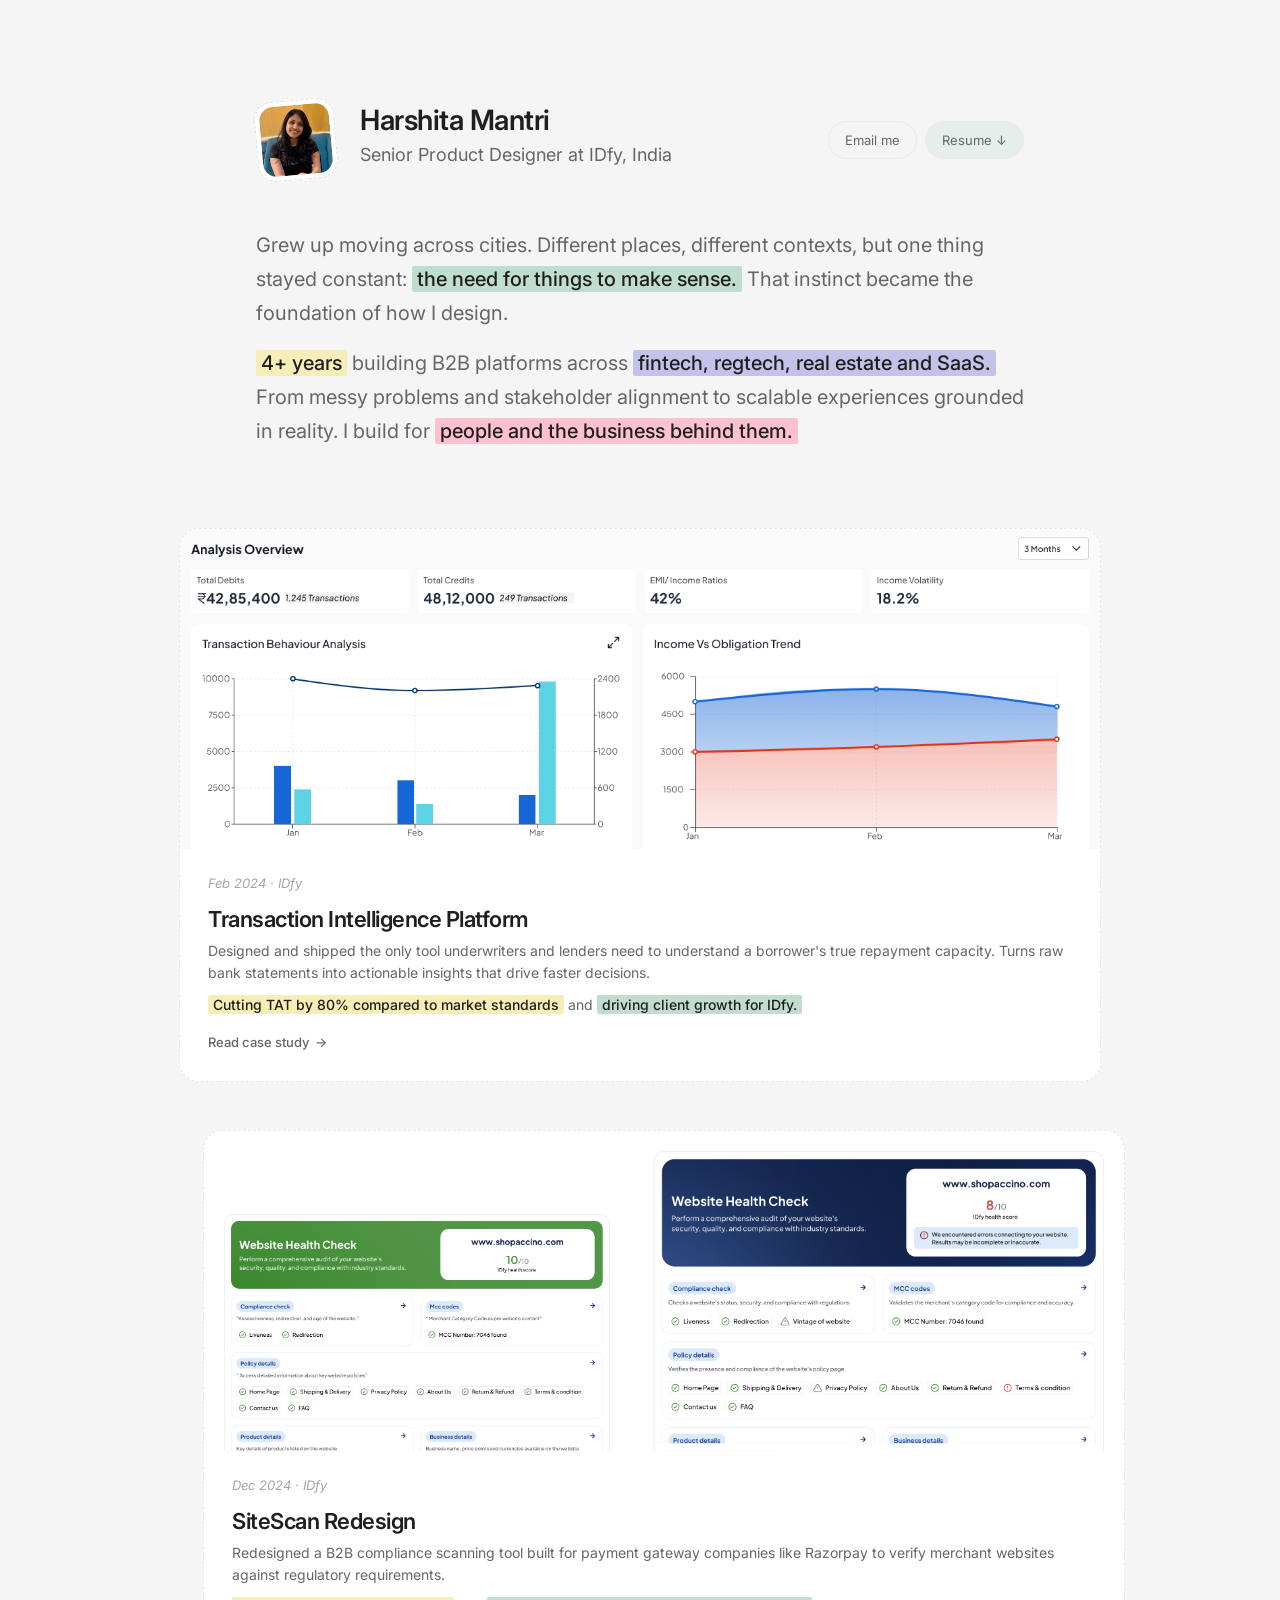
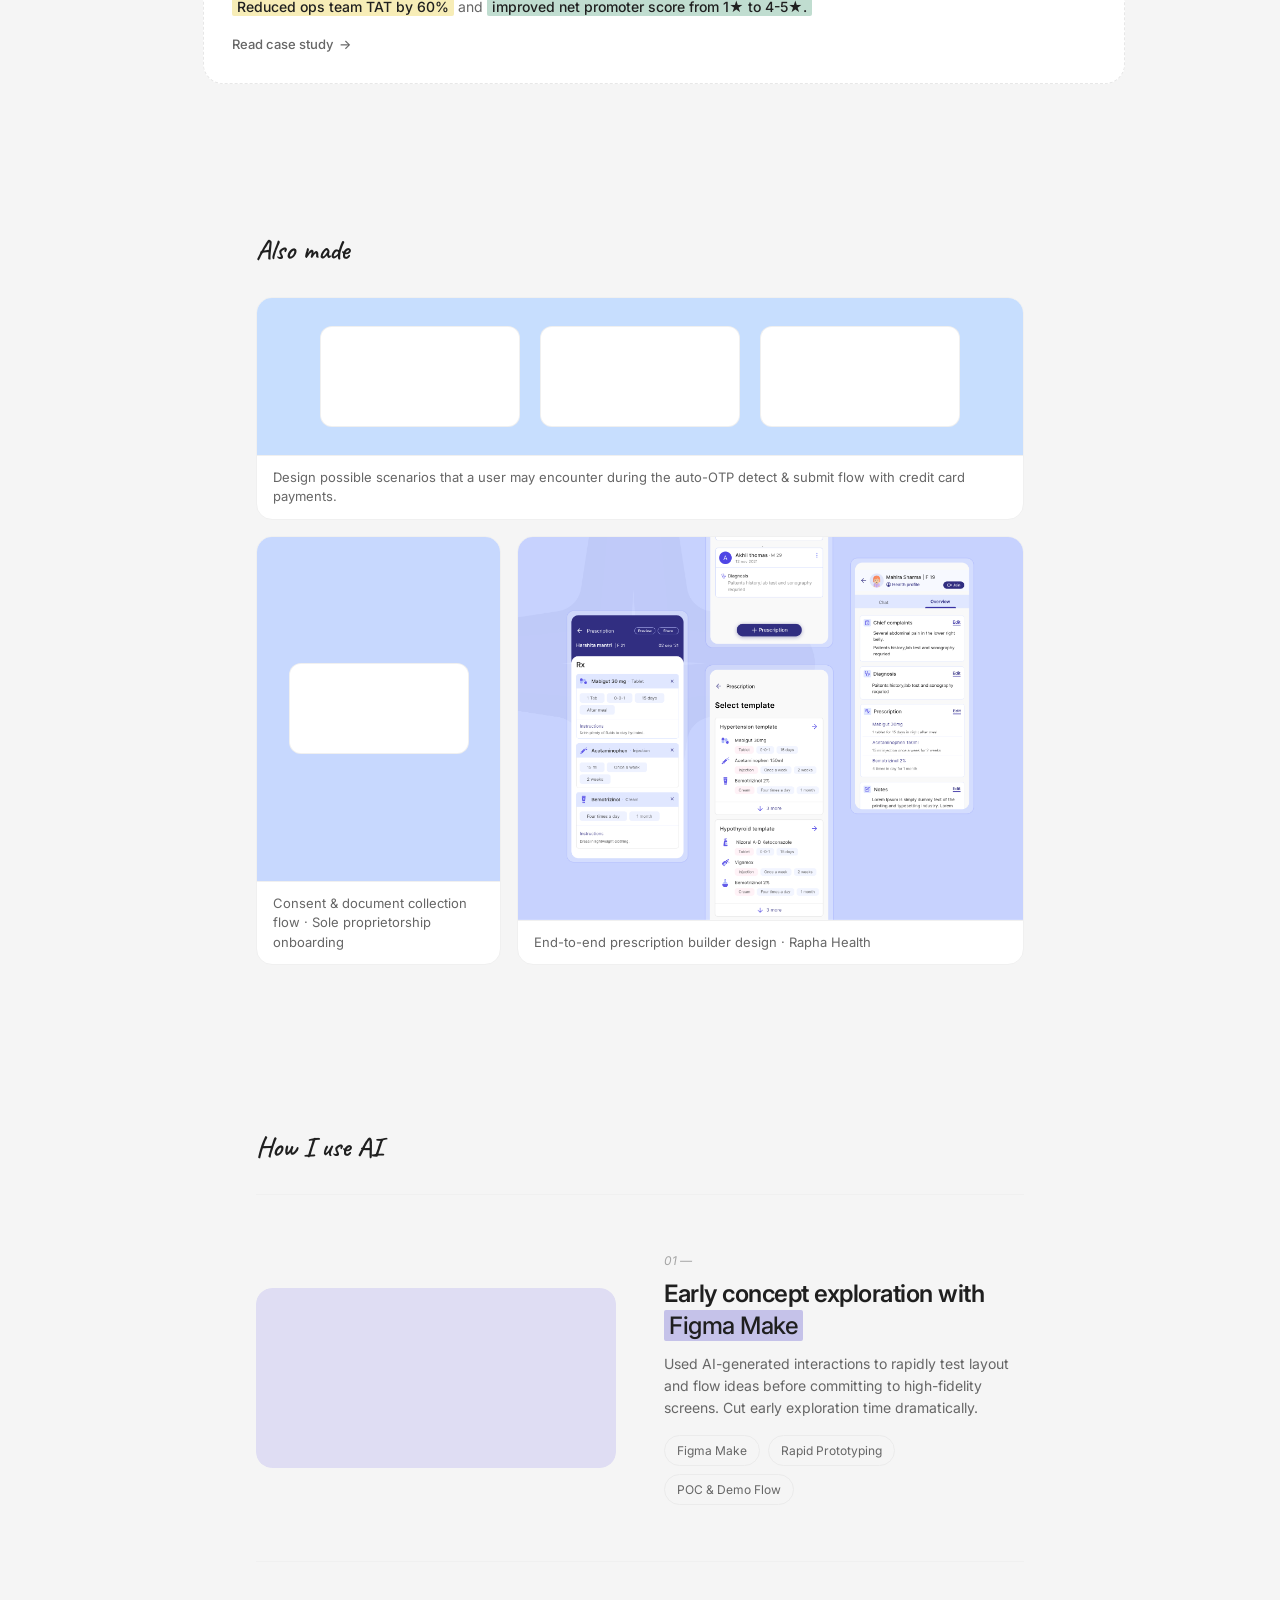
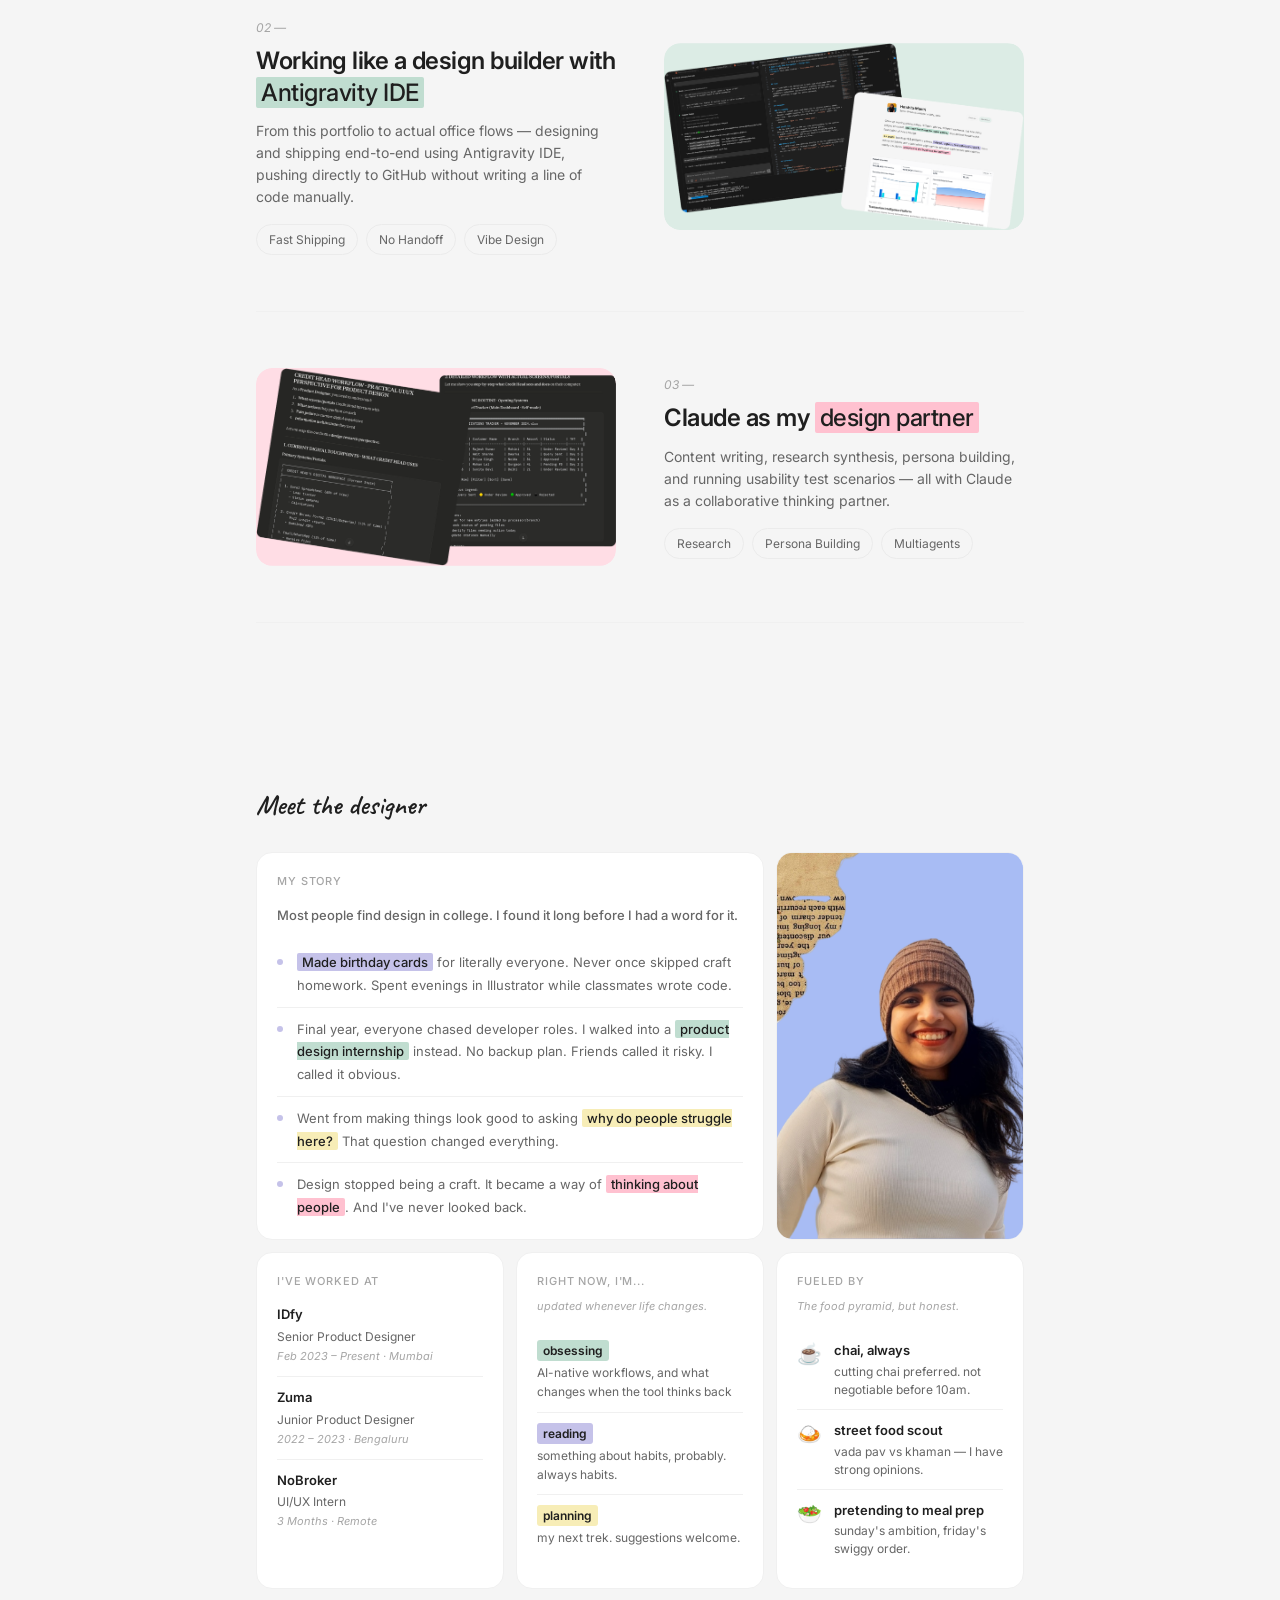
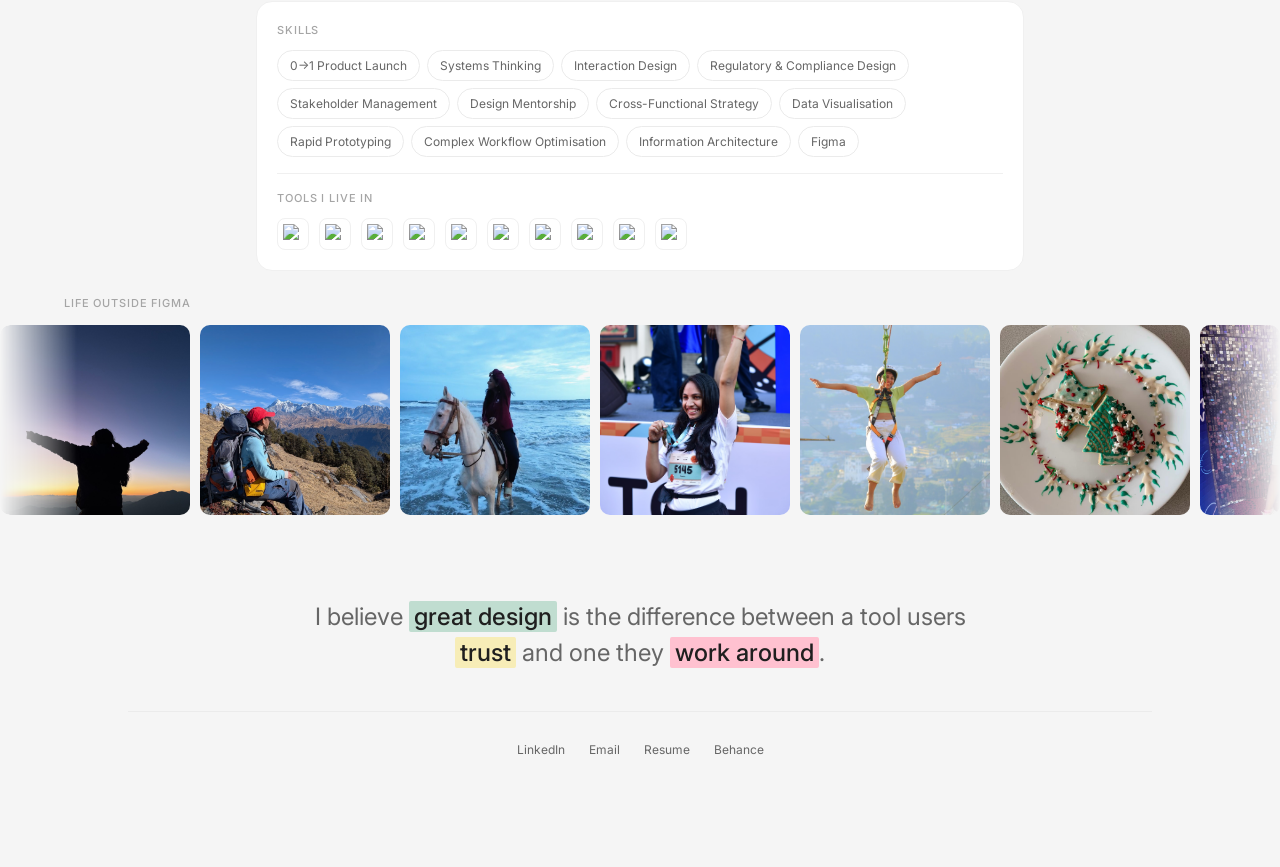
==== commit 12ae1c3f: "fix: resolve blurry images and video in Safari on Retina displays - Re-encoded Figma Make video at 8" ====
--- a/index.html
+++ b/index.html
@@ -171,7 +171,7 @@
         <div class="ai-row ai-row-reverse">
           <div class="ai-row-media">
             <div class="ai-media-card ai-media-teal">
-              <img src="assets/images/Antigravity.png" alt="Antgravity IDE with Claude" loading="lazy" />
+              <img src="assets/images/Antigravity.png" alt="Antgravity IDE with Claude" />
             </div>
           </div>
           <div class="ai-row-text">
@@ -190,7 +190,7 @@
         <div class="ai-row">
           <div class="ai-row-media">
             <div class="ai-media-card ai-media-pink">
-              <img src="assets/images/research.png" alt="Claude as design partner" loading="lazy" />
+              <img src="assets/images/research.png" alt="Claude as design partner" />
             </div>
           </div>
           <div class="ai-row-text">
@@ -320,16 +320,16 @@
           <div class="tools-section">
             <span class="meet-cell-label">tools I live in</span>
             <div class="tools-grid">
-              <div class="tool-icon" title="Figma"><img src="https://www.google.com/s2/favicons?domain=figma.com&sz=32" alt="Figma" /></div>
-              <div class="tool-icon" title="Framer"><img src="https://www.google.com/s2/favicons?domain=framer.com&sz=32" alt="Framer" /></div>
-              <div class="tool-icon" title="Notion"><img src="https://www.google.com/s2/favicons?domain=notion.so&sz=32" alt="Notion" /></div>
-              <div class="tool-icon" title="Claude"><img src="https://www.google.com/s2/favicons?domain=claude.ai&sz=32" alt="Claude" /></div>
-              <div class="tool-icon" title="Miro"><img src="https://www.google.com/s2/favicons?domain=miro.com&sz=32" alt="Miro" /></div>
-              <div class="tool-icon" title="Jira"><img src="https://www.google.com/s2/favicons?domain=atlassian.com&sz=32" alt="Jira" /></div>
-              <div class="tool-icon" title="Mobbin"><img src="https://www.google.com/s2/favicons?domain=mobbin.com&sz=32" alt="Mobbin" /></div>
-              <div class="tool-icon" title="Antigravity"><img src="https://www.google.com/s2/favicons?domain=antigravity.dev&sz=32" alt="Antigravity" /></div>
-              <div class="tool-icon" title="GitHub"><img src="https://www.google.com/s2/favicons?domain=github.com&sz=32" alt="GitHub" /></div>
-              <div class="tool-icon" title="Spotify"><img src="https://www.google.com/s2/favicons?domain=spotify.com&sz=32" alt="Spotify" /></div>
+              <div class="tool-icon" title="Figma"><img src="https://www.google.com/s2/favicons?domain=figma.com&sz=64" alt="Figma" /></div>
+              <div class="tool-icon" title="Framer"><img src="https://www.google.com/s2/favicons?domain=framer.com&sz=64" alt="Framer" /></div>
+              <div class="tool-icon" title="Notion"><img src="https://www.google.com/s2/favicons?domain=notion.so&sz=64" alt="Notion" /></div>
+              <div class="tool-icon" title="Claude"><img src="https://www.google.com/s2/favicons?domain=claude.ai&sz=64" alt="Claude" /></div>
+              <div class="tool-icon" title="Miro"><img src="https://www.google.com/s2/favicons?domain=miro.com&sz=64" alt="Miro" /></div>
+              <div class="tool-icon" title="Jira"><img src="https://www.google.com/s2/favicons?domain=atlassian.com&sz=64" alt="Jira" /></div>
+              <div class="tool-icon" title="Mobbin"><img src="https://www.google.com/s2/favicons?domain=mobbin.com&sz=64" alt="Mobbin" /></div>
+              <div class="tool-icon" title="Antigravity"><img src="https://www.google.com/s2/favicons?domain=antigravity.google&sz=64" alt="Antigravity" /></div>
+              <div class="tool-icon" title="GitHub"><img src="https://www.google.com/s2/favicons?domain=github.com&sz=64" alt="GitHub" /></div>
+              <div class="tool-icon" title="Spotify"><img src="https://www.google.com/s2/favicons?domain=spotify.com&sz=64" alt="Spotify" /></div>
             </div>
           </div>
         </div>
--- a/assets/css/style.css
+++ b/assets/css/style.css
@@ -1814,7 +1814,25 @@
   overflow: hidden;
 }
 
-.ai-media-card img,
+/* Videos need mask-image for Safari border-radius clipping */
+.ai-media-card:has(video) {
+  -webkit-mask-image: -webkit-radial-gradient(white, black);
+  mask-image: radial-gradient(white, black);
+  isolation: isolate;
+}
+
+/* Images use clip-path instead — mask-image causes 1x rasterization blur on Retina */
+.ai-media-card:has(img) {
+  clip-path: inset(0 round 16px);
+}
+
+.ai-media-card img {
+  width: 100%;
+  height: auto;
+  display: block;
+  border-radius: 16px;
+}
+
 .ai-media-card video {
   width: 100%;
   height: auto;
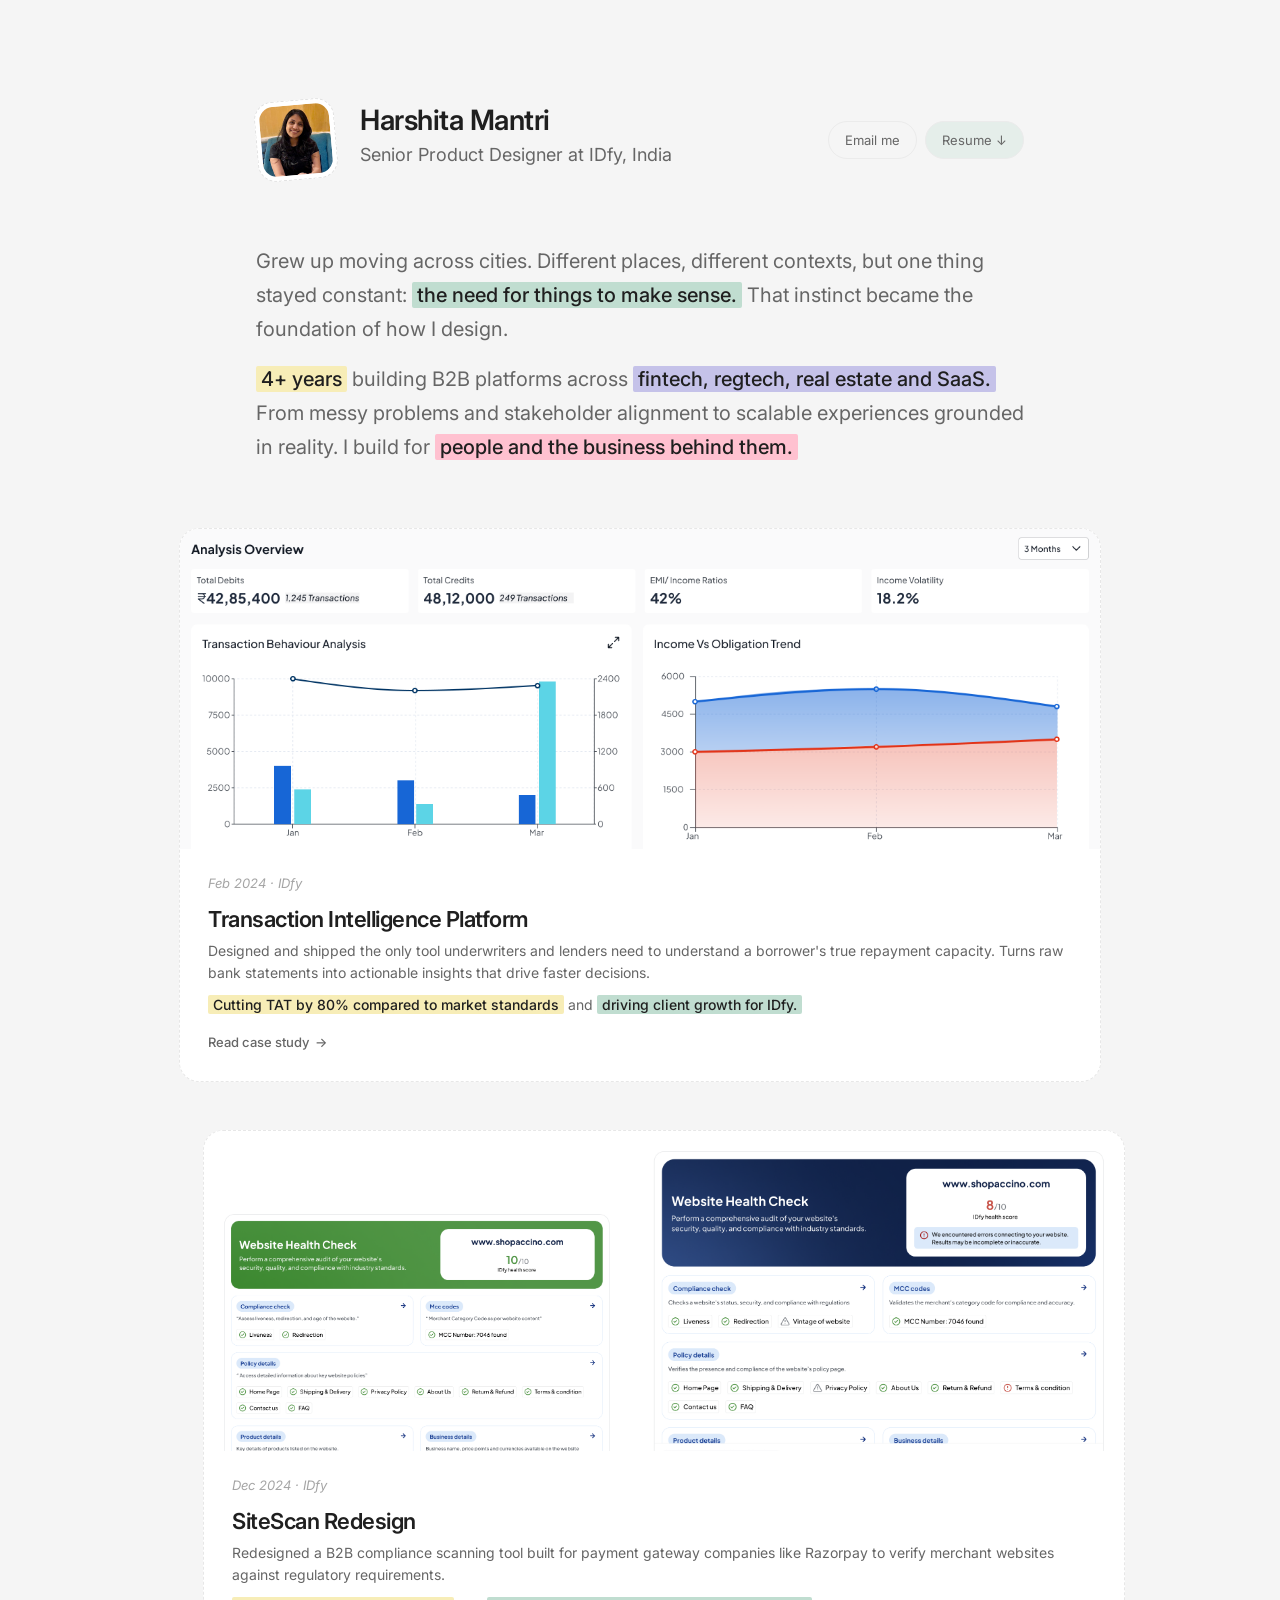
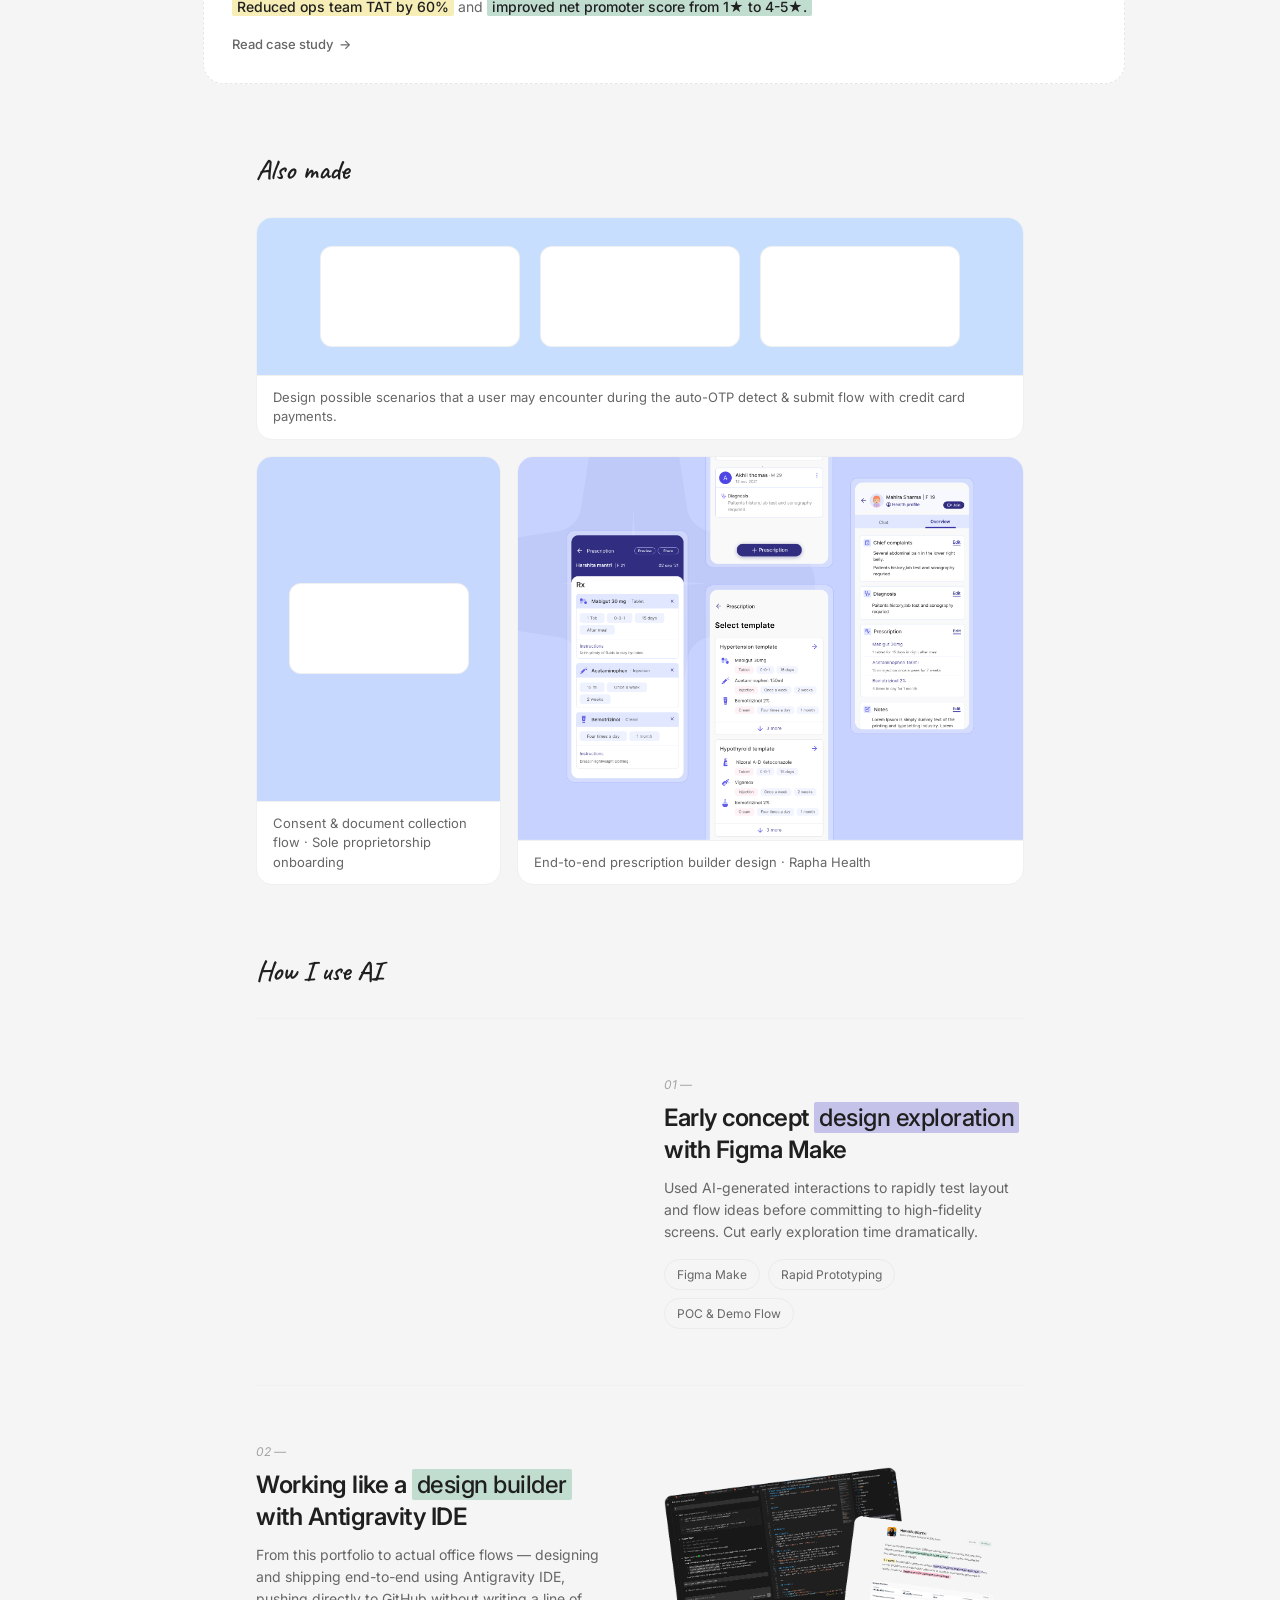
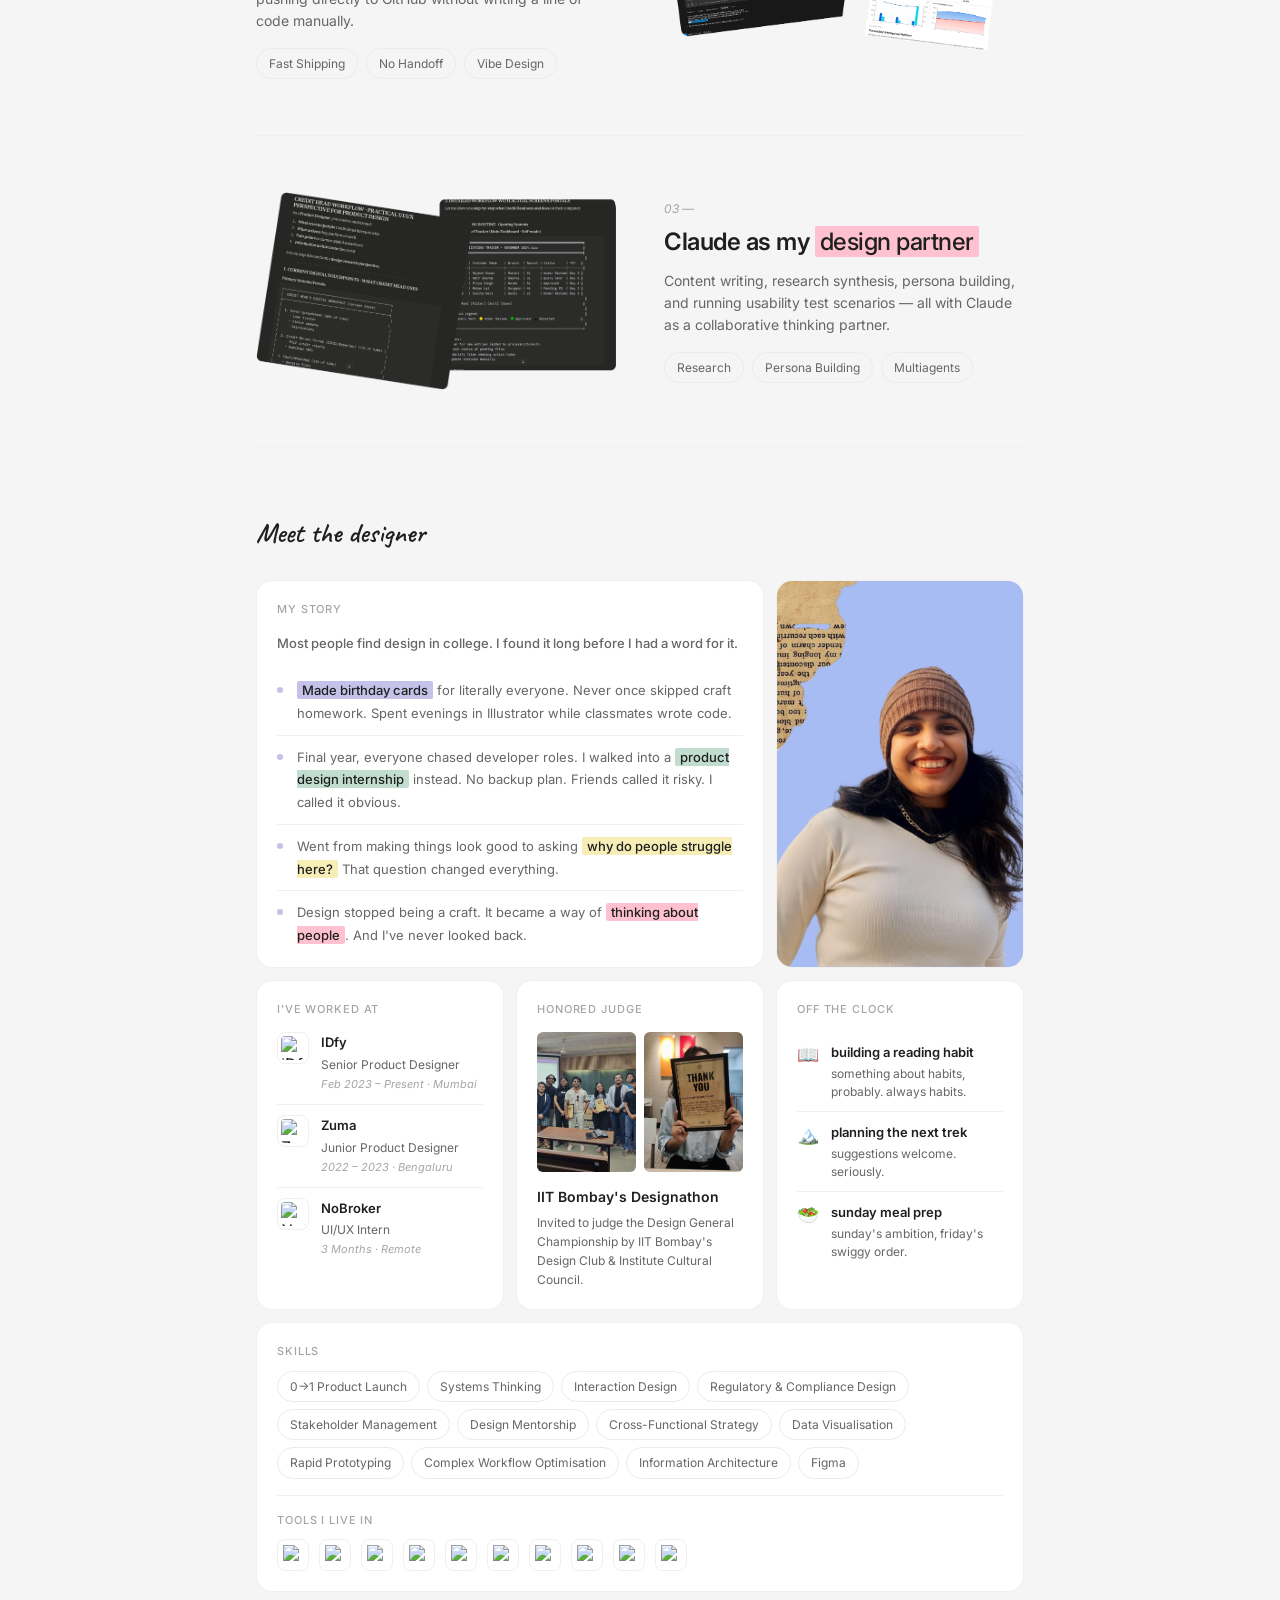
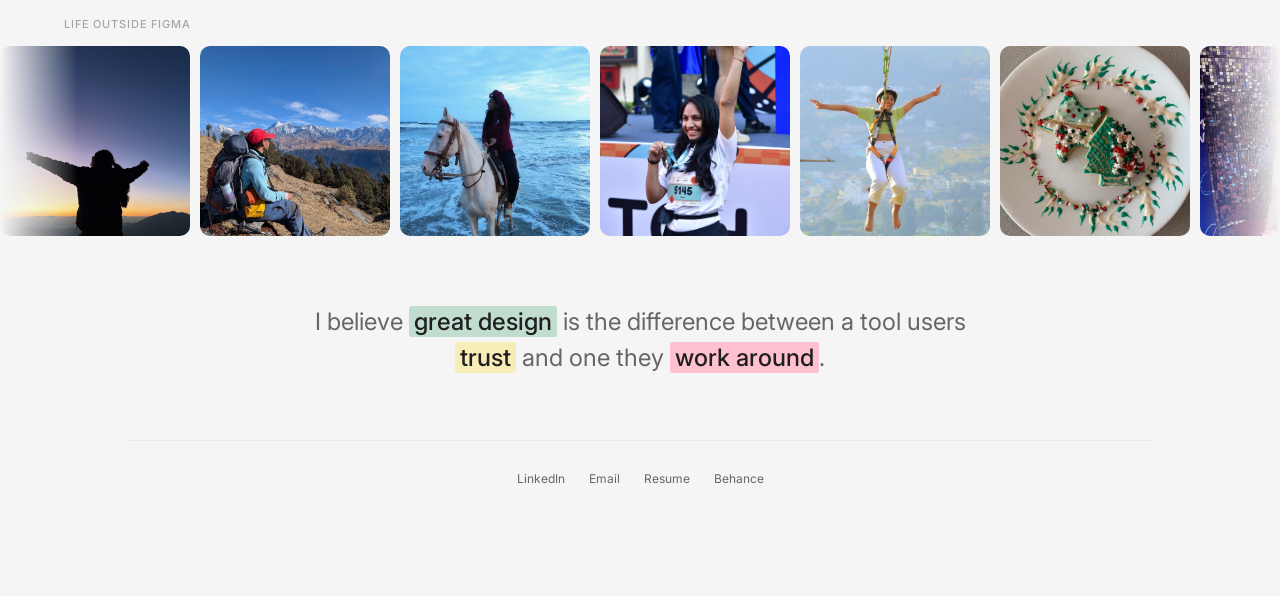
==== commit c6f16fc1: "feat: add IIT Bombay judge card, off the clock section, company logos, and AI section image updates" ====
--- a/index.html
+++ b/index.html
@@ -157,7 +157,7 @@
           </div>
           <div class="ai-row-text">
             <span class="ai-row-number" aria-hidden="true">01 —</span>
-            <h3 class="ai-row-title">Early concept exploration with <span class="hl-lavender">Figma Make</span></h3>
+            <h3 class="ai-row-title">Early concept <span class="hl-lavender">design exploration</span> with Figma Make</h3>
             <p class="ai-row-desc">Used AI-generated interactions to rapidly test layout and flow ideas before committing to high-fidelity screens. Cut early exploration time dramatically.</p>
             <div class="ai-tags">
               <span class="ai-tag ai-tag-lavender">Figma Make</span>
@@ -171,12 +171,12 @@
         <div class="ai-row ai-row-reverse">
           <div class="ai-row-media">
             <div class="ai-media-card ai-media-teal">
-              <img src="assets/images/Antigravity.png" alt="Antgravity IDE with Claude" />
+              <img src="assets/images/Antigravity1.png" alt="Antigravity IDE with Claude" />
             </div>
           </div>
           <div class="ai-row-text">
             <span class="ai-row-number" aria-hidden="true">02 —</span>
-            <h3 class="ai-row-title">Working like a design builder with <span class="hl-teal">Antigravity IDE</span></h3>
+            <h3 class="ai-row-title">Working like a <span class="hl-teal">design builder</span> with Antigravity IDE</h3>
             <p class="ai-row-desc">From this portfolio to actual office flows — designing and shipping end-to-end using Antigravity IDE, pushing directly to GitHub without writing a line of code manually.</p>
             <div class="ai-tags">
               <span class="ai-tag ai-tag-teal">Fast Shipping</span>
@@ -234,65 +234,66 @@
           <span class="meet-cell-label">I've worked at</span>
           <ul class="work-list">
             <li class="work-item">
-              <span class="work-company">IDfy</span>
-              <span class="work-role">Senior Product Designer</span>
-              <span class="work-dates">Feb 2023 – Present · Mumbai</span>
+              <img src="https://www.google.com/s2/favicons?domain=idfy.com&sz=64" alt="IDfy" class="work-logo" />
+              <div class="work-info">
+                <span class="work-company">IDfy</span>
+                <span class="work-role">Senior Product Designer</span>
+                <span class="work-dates">Feb 2023 – Present · Mumbai</span>
+              </div>
             </li>
             <li class="work-item">
-              <span class="work-company">Zuma</span>
-              <span class="work-role">Junior Product Designer</span>
-              <span class="work-dates">2022 – 2023 · Bengaluru</span>
+              <img src="https://www.google.com/s2/favicons?domain=getzuma.com&sz=64" alt="Zuma" class="work-logo" />
+              <div class="work-info">
+                <span class="work-company">Zuma</span>
+                <span class="work-role">Junior Product Designer</span>
+                <span class="work-dates">2022 – 2023 · Bengaluru</span>
+              </div>
             </li>
             <li class="work-item">
-              <span class="work-company">NoBroker</span>
-              <span class="work-role">UI/UX Intern</span>
-              <span class="work-dates">3 Months · Remote</span>
+              <img src="https://www.google.com/s2/favicons?domain=nobroker.in&sz=64" alt="NoBroker" class="work-logo" />
+              <div class="work-info">
+                <span class="work-company">NoBroker</span>
+                <span class="work-role">UI/UX Intern</span>
+                <span class="work-dates">3 Months · Remote</span>
+              </div>
             </li>
           </ul>
         </div>
 
-        <div class="meet-cell right-now">
-          <span class="meet-cell-label">right now, I'm...</span>
-          <span class="rn-sub">updated whenever life changes.</span>
-          <ul class="rn-list">
-            <li class="rn-item">
-              <span class="rn-verb hl-teal">obsessing</span>
-              <span class="rn-text">AI-native workflows, and what changes when the tool thinks back</span>
-            </li>
-            <li class="rn-item">
-              <span class="rn-verb hl-lavender">reading</span>
-              <span class="rn-text">something about habits, probably. always habits.</span>
-            </li>
-            <li class="rn-item">
-              <span class="rn-verb hl-yellow">planning</span>
-              <span class="rn-text">my next trek. suggestions welcome.</span>
-            </li>
-          </ul>
-        </div>
-
-        <div class="meet-cell fueled-by">
-          <span class="meet-cell-label">fueled by</span>
-          <span class="fuel-sub">The food pyramid, but honest.</span>
-          <div class="fuel-list">
-            <div class="fuel-item">
-              <span class="fuel-emoji">☕</span>
-              <div class="fuel-text">
-                <span class="fuel-name">chai, always</span>
-                <span class="fuel-desc">cutting chai preferred. not negotiable before 10am.</span>
-              </div>
-            </div>
-            <div class="fuel-item">
-              <span class="fuel-emoji">🍛</span>
-              <div class="fuel-text">
-                <span class="fuel-name">street food scout</span>
-                <span class="fuel-desc">vada pav vs khaman — I have strong opinions.</span>
-              </div>
-            </div>
-            <div class="fuel-item">
-              <span class="fuel-emoji">🥗</span>
-              <div class="fuel-text">
-                <span class="fuel-name">pretending to meal prep</span>
-                <span class="fuel-desc">sunday's ambition, friday's swiggy order.</span>
+        <div class="meet-cell iitb-judge">
+          <span class="meet-cell-label">honored judge</span>
+          <div class="iitb-photos">
+            <img src="assets/images/Honor 4.png" alt="Judging at IIT Bombay Designathon" class="iitb-photo group" />
+            <img src="assets/images/iitb_plaque.jpeg" alt="Thank you plaque from IIT Bombay Design Club" class="iitb-photo portrait" />
+          </div>
+          <div class="iitb-text">
+            <span class="iitb-title">IIT Bombay's Designathon</span>
+            <span class="iitb-desc">Invited to judge the Design General Championship by IIT Bombay's Design Club &amp; Institute Cultural Council.</span>
+          </div>
+        </div>
+
+        <div class="meet-cell off-clock">
+          <span class="meet-cell-label">off the clock</span>
+          <div class="otc-list">
+            <div class="otc-item">
+              <span class="otc-emoji">📖</span>
+              <div class="otc-text">
+                <span class="otc-name">building a reading habit</span>
+                <span class="otc-desc">something about habits, probably. always habits.</span>
+              </div>
+            </div>
+            <div class="otc-item">
+              <span class="otc-emoji">🏔️</span>
+              <div class="otc-text">
+                <span class="otc-name">planning the next trek</span>
+                <span class="otc-desc">suggestions welcome. seriously.</span>
+              </div>
+            </div>
+            <div class="otc-item">
+              <span class="otc-emoji">🥗</span>
+              <div class="otc-text">
+                <span class="otc-name">sunday meal prep</span>
+                <span class="otc-desc">sunday's ambition, friday's swiggy order.</span>
               </div>
             </div>
           </div>
--- a/assets/css/style.css
+++ b/assets/css/style.css
@@ -63,7 +63,7 @@
   display: flex;
   flex-direction: column;
   align-items: center;
-  gap: 0;
+  gap: 64px;
 }
 
 /* ── Intro / Hero ────────────────────────────── */
@@ -72,7 +72,7 @@
   display: flex;
   align-items: flex-start;
   gap: 24px;
-  margin-bottom: 48px;
+  margin-bottom: 0;
   width: min(60vw, 820px);
 }
 
@@ -221,7 +221,7 @@
   flex-direction: column;
   gap: 16px;
   width: min(60vw, 820px);
-  margin-bottom: 80px;
+  margin-bottom: 0;
   text-align: left;
 }
 
@@ -289,7 +289,7 @@
   display: flex;
   flex-direction: column;
   gap: 48px;
-  margin-bottom: 64px;
+  margin-bottom: 0;
 }
 
 .project-card {
@@ -378,8 +378,8 @@
 /* ── Also Made ───────────────────────────────── */
 
 .also-made {
-  margin-top: 80px;
-  margin-bottom: 80px;
+  margin-top: 0;
+  margin-bottom: 0;
   width: var(--content-width, 60vw);
   margin-left: auto;
   margin-right: auto;
@@ -520,8 +520,8 @@
 /* ── Meet the Designer ──────────────────────── */
 
 .meet-designer {
-  margin-top: 80px;
-  margin-bottom: 80px;
+  margin-top: 0;
+  margin-bottom: 0;
   width: var(--content-width, 60vw);
   margin-left: auto;
   margin-right: auto;
@@ -555,10 +555,10 @@
 .meet-story       { grid-column: span 8; grid-row: 1; }
 .meet-photo       { grid-column: span 4; grid-row: 1; padding: 0; overflow: hidden; }
 
-/* Row 2: Work + Right Now + Fueled By */
+/* Row 2: Work + IIT Bombay + Off the Clock */
 .meet-work        { grid-column: span 4; grid-row: 2; }
-.right-now        { grid-column: span 4; grid-row: 2; }
-.fueled-by        { grid-column: span 4; grid-row: 2; }
+.iitb-judge       { grid-column: span 4; grid-row: 2; }
+.off-clock        { grid-column: span 4; grid-row: 2; }
 
 /* Row 3: Skills + Tools full width */
 .meet-skills-tools { grid-column: 1 / -1; grid-row: 3; }
@@ -643,11 +643,29 @@
   padding: 10px 0;
   border-bottom: 1px solid var(--card-border);
   display: flex;
-  flex-direction: column;
-  gap: 2px;
+  flex-direction: row;
+  align-items: flex-start;
+  gap: 12px;
 }
 .work-item:first-child { padding-top: 0; }
 .work-item:last-child  { border-bottom: none; padding-bottom: 0; }
+
+.work-logo {
+  width: 32px;
+  height: 32px;
+  border-radius: 8px;
+  border: 1px solid var(--card-border);
+  flex-shrink: 0;
+  object-fit: contain;
+  background: var(--white);
+  padding: 3px;
+}
+
+.work-info {
+  display: flex;
+  flex-direction: column;
+  gap: 2px;
+}
 
 .work-company { font-size: 13px; font-weight: 600; color: var(--grey); }
 .work-role    { font-size: 12px; color: var(--sub-text); }
@@ -751,42 +769,88 @@
   display: block;
 }
 
-/* Right now */
-.rn-sub {
-  font-size: 11px;
-  color: var(--tag-text);
-  font-style: italic;
-  margin-top: -6px;
-}
-
-.rn-list {
+/* IIT Bombay Judge */
+.iitb-photos {
+  display: flex;
+  gap: 8px;
+}
+
+.iitb-photo {
+  flex: 1;
+  min-width: 0;
+  height: 140px;
+  object-fit: cover;
+  border-radius: 6px;
+  display: block;
+}
+
+.iitb-photo.portrait {
+  object-position: center 20%;
+}
+
+.iitb-photo.group {
+  object-position: center center;
+}
+
+.iitb-text {
+  display: flex;
+  flex-direction: column;
+  gap: 4px;
+}
+
+.iitb-title {
+  font-size: 14px;
+  font-weight: 600;
+  color: var(--grey);
+}
+
+.iitb-desc {
+  font-size: 12px;
+  color: var(--sub-text);
+  line-height: 1.6;
+}
+
+/* Off the clock */
+.off-clock { grid-column: span 4; grid-row: 2; }
+
+.otc-list {
   display: flex;
   flex-direction: column;
   gap: 0;
 }
 
-.rn-item {
-  display: flex;
-  flex-direction: column;
-  gap: 2px;
+.otc-item {
+  display: flex;
+  align-items: flex-start;
+  gap: 12px;
   padding: 10px 0;
   border-bottom: 1px solid var(--card-border);
 }
 
-.rn-item:last-child { border-bottom: none; }
-
-.rn-verb {
+.otc-item:last-child { border-bottom: none; }
+
+.otc-emoji {
+  font-size: 18px;
+  flex-shrink: 0;
+  line-height: 1.4;
+}
+
+.otc-text {
+  display: flex;
+  flex-direction: column;
+  gap: 2px;
+}
+
+.otc-name {
+  font-size: 13px;
+  font-weight: 600;
+  color: var(--grey);
+}
+
+.otc-desc {
   font-size: 12px;
-  font-weight: 600;
-  border-radius: 3px;
-  padding: 1px 6px;
-  align-self: flex-start;
-}
-
-.rn-text {
-  font-size: 12px;
-  color: var(--sub-text);
-  line-height: 1.6;
+  color: var(--sub-text);
+  line-height: 1.5;
 }
 
 /* Fueled by */
@@ -923,7 +987,7 @@
   color: var(--sub-text);
   text-align: center;
   width: min(55vw, 760px);
-  margin-bottom: 40px;
+  margin-bottom: 0;
 }
 
 /* ── Journey Timeline ────────────────────────── */
@@ -1770,8 +1834,8 @@
 /* ── How I Use AI ───────────────────────────── */
 
 .ai-work {
-  margin-top: 80px;
-  margin-bottom: 80px;
+  margin-top: 0;
+  margin-bottom: 0;
   width: min(var(--content-width, 60vw), 820px);
   margin-left: auto;
   margin-right: auto;
@@ -1830,7 +1894,7 @@
   width: 100%;
   height: auto;
   display: block;
-  border-radius: 16px;
+  border-radius: 10px;
 }
 
 .ai-media-card video {
@@ -1839,9 +1903,9 @@
   display: block;
 }
 
-.ai-media-lavender { background: color-mix(in srgb, var(--lavender) 55%, white); }
-.ai-media-teal     { background: color-mix(in srgb, var(--teal) 55%, white); }
-.ai-media-pink     { background: color-mix(in srgb, var(--pink) 55%, white); }
+.ai-media-lavender { background: transparent; }
+.ai-media-teal     { background: transparent; }
+.ai-media-pink     { background: transparent; }
 
 .ai-row-number {
   display: block;
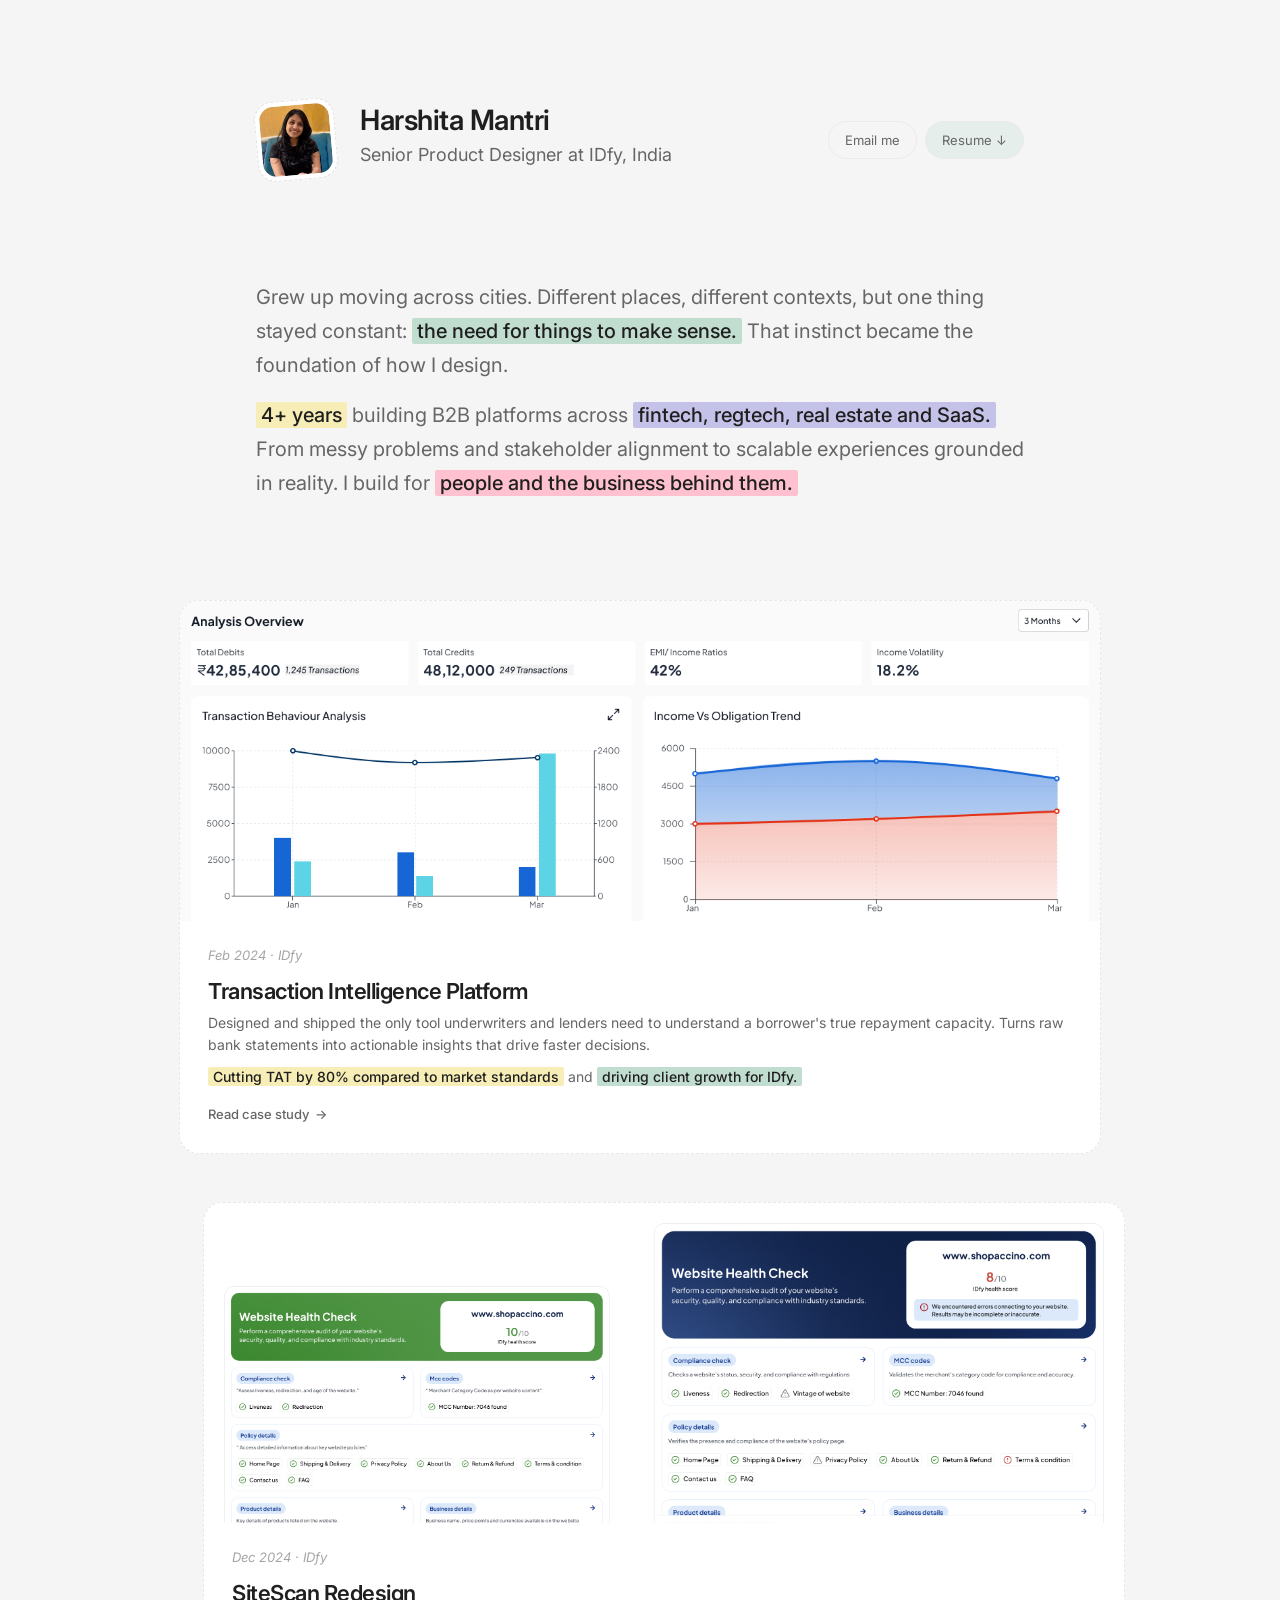
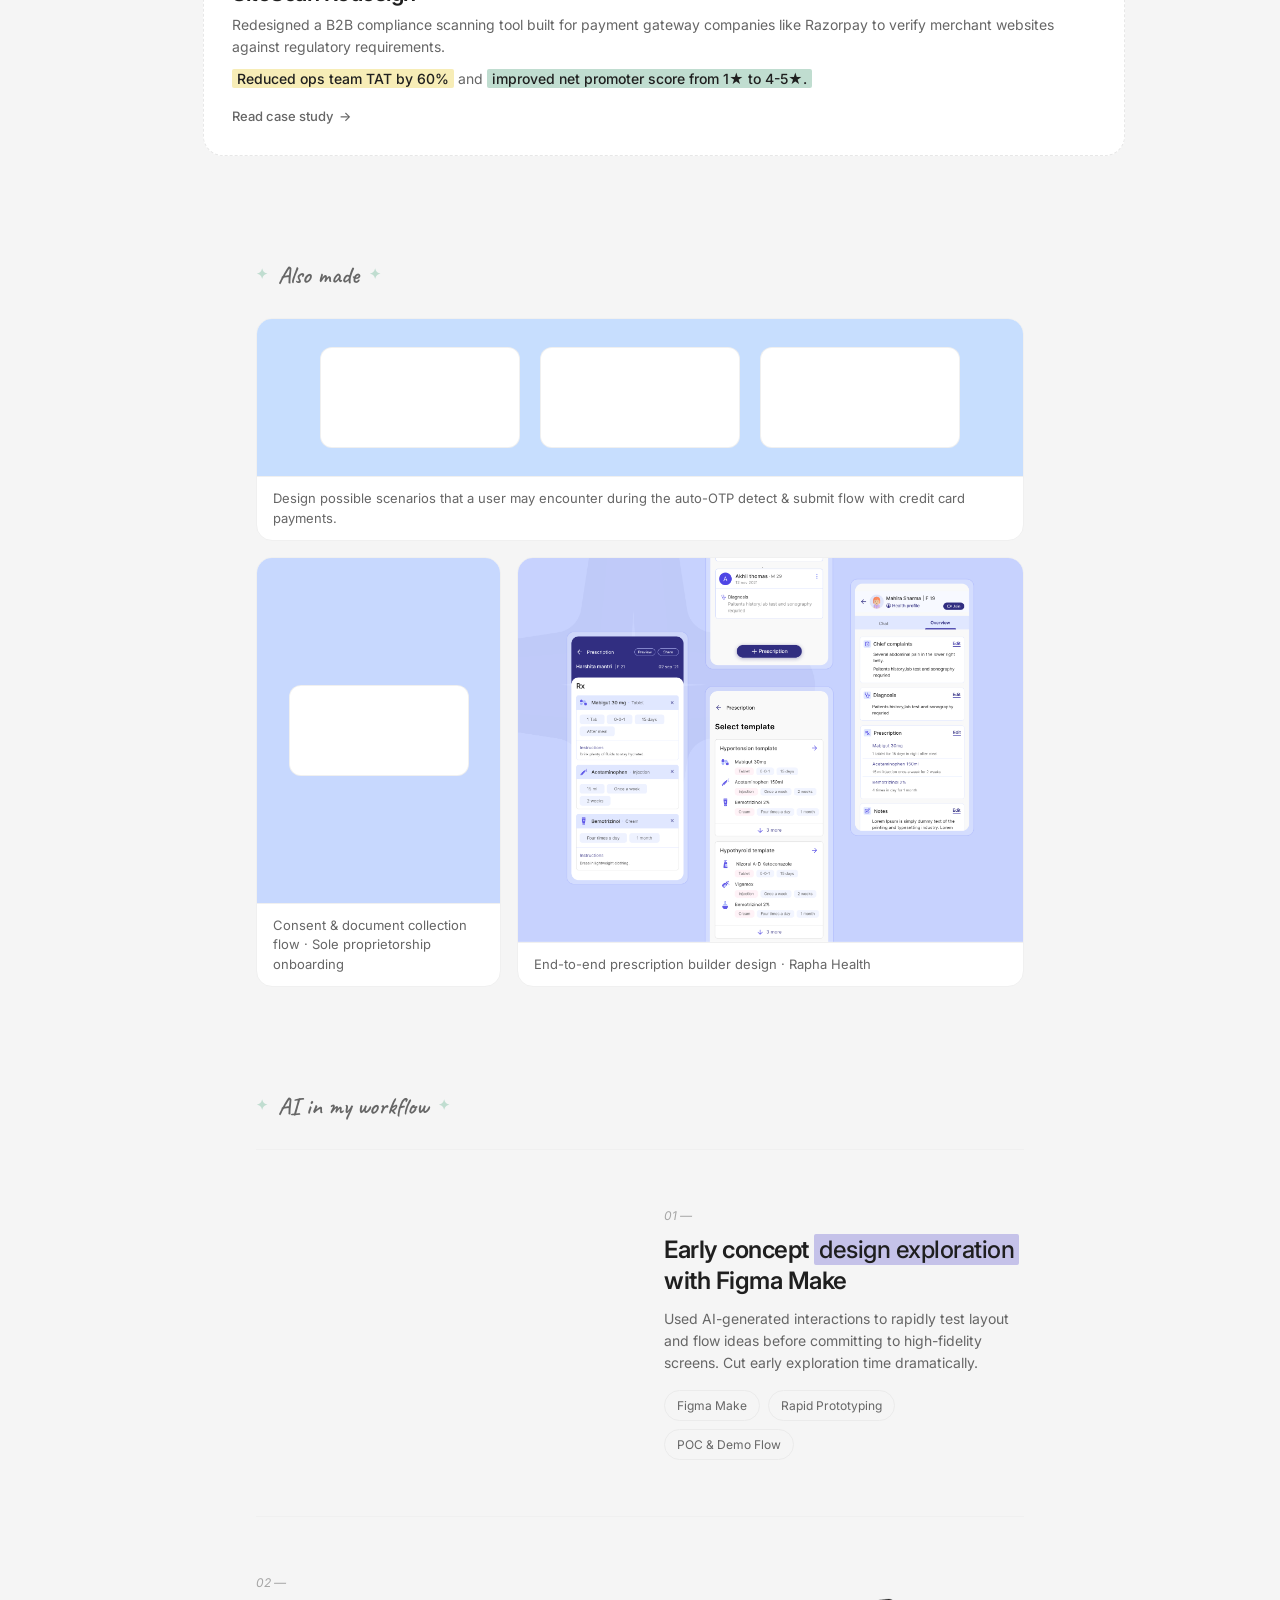
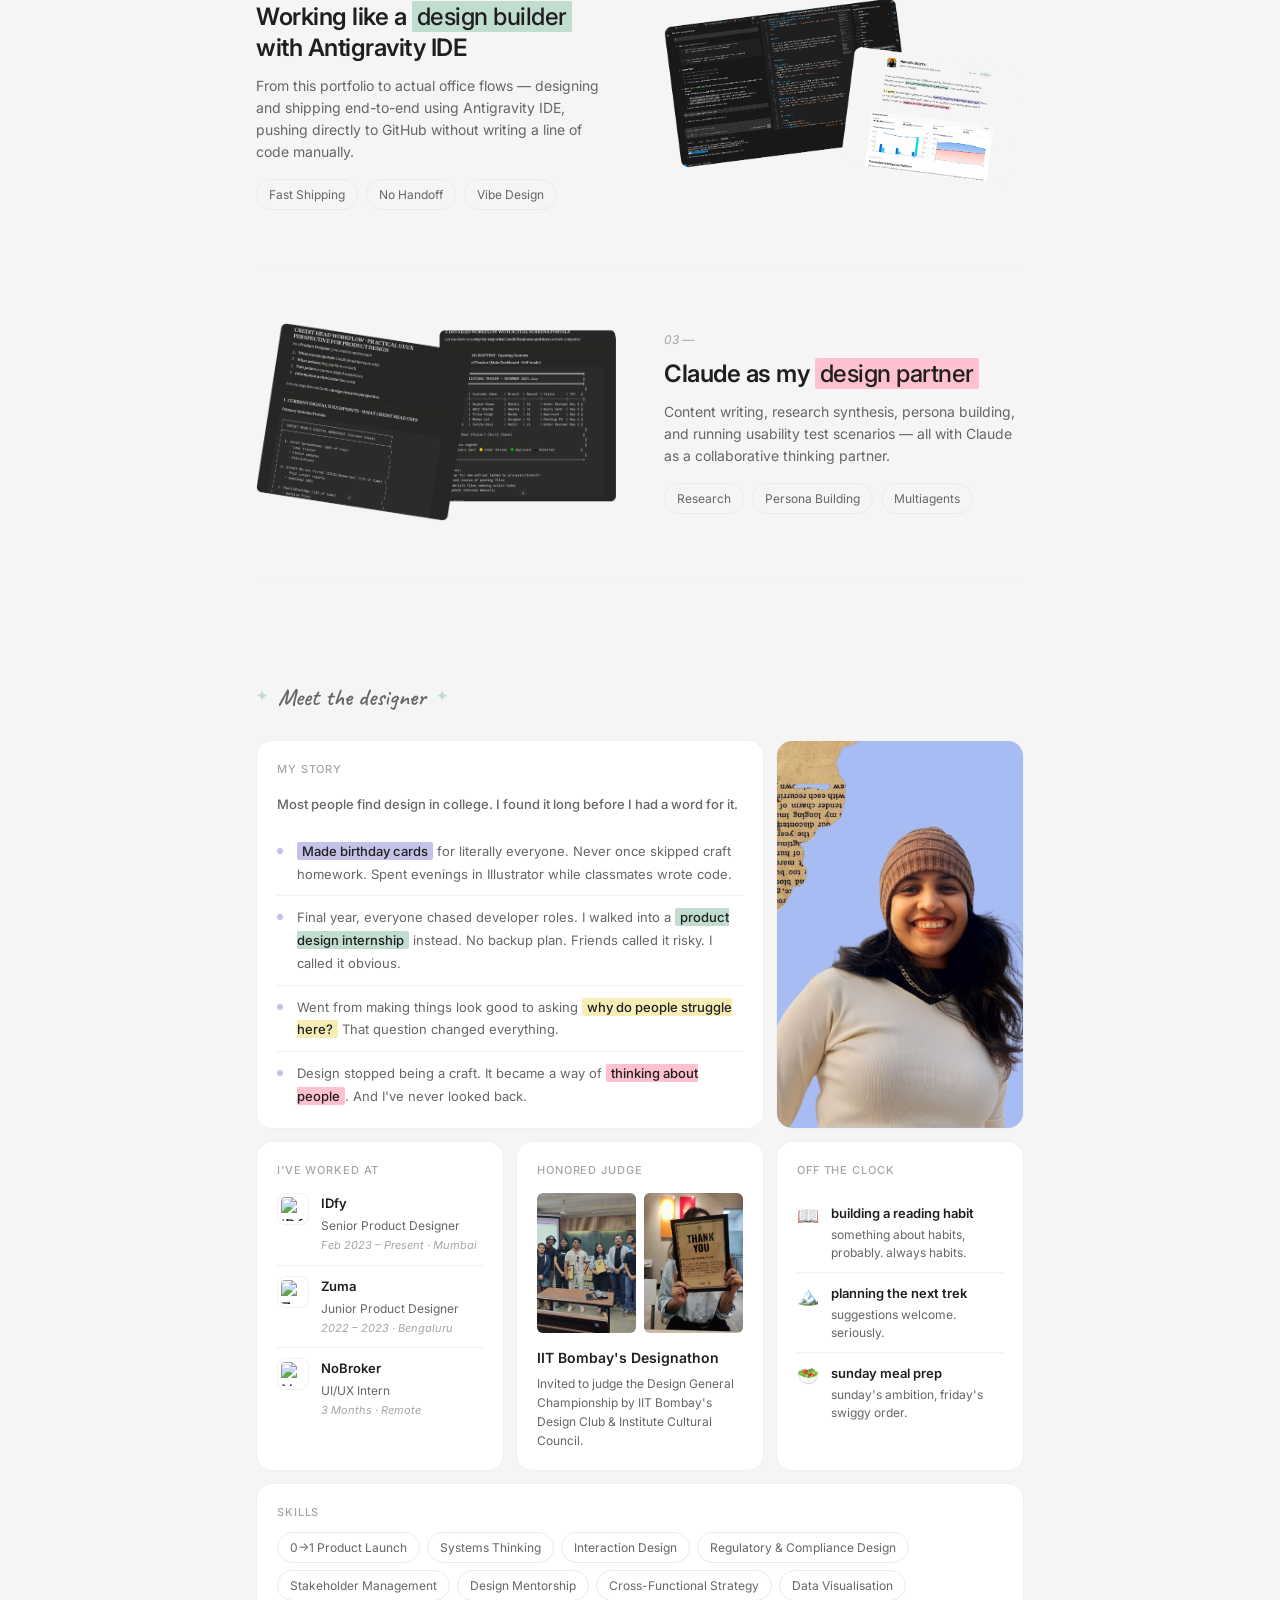
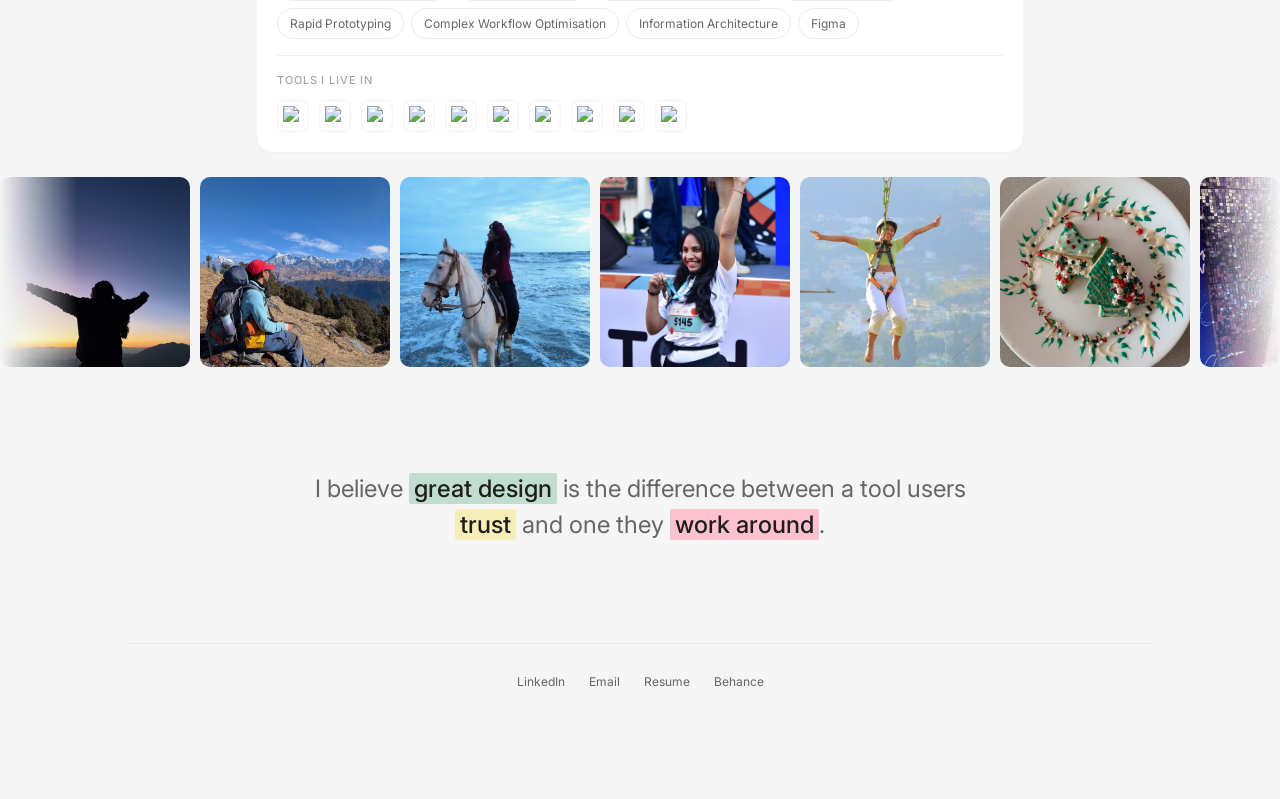
==== commit 01d95aab: "feat: update section headings, favicon, spacing, and decorative animations" ====
--- a/index.html
+++ b/index.html
@@ -8,6 +8,7 @@
   <link rel="preconnect" href="https://fonts.googleapis.com">
   <link rel="preconnect" href="https://fonts.gstatic.com" crossorigin>
   <link href="https://fonts.googleapis.com/css2?family=Inter:wght@400;500;600;700&family=Caveat:wght@400;500;600;700&display=swap" rel="stylesheet">
+  <link rel="icon" type="image/svg+xml" href="assets/images/favicon.svg">
   <link rel="stylesheet" href="assets/css/style.css?v=5">
 </head>
 <body>
@@ -87,7 +88,7 @@
 
     <!-- ── Also Made ── -->
     <section class="also-made reveal">
-      <h2 class="also-made-label">Also made</h2>
+      <h2 class="also-made-label section-label">Also made</h2>
       <div class="bento-grid">
 
         <!-- Full-width card with 3 inner videos -->
@@ -143,7 +144,7 @@
 
     <!-- ── How I Use AI ── -->
     <section class="ai-work reveal">
-      <h2 class="ai-work-label">How I use AI</h2>
+      <h2 class="ai-work-label section-label">AI in my workflow</h2>
       <div class="ai-rows">
 
         <!-- Row 01 -->
@@ -210,7 +211,7 @@
 
     <!-- ── Meet the Designer ── -->
     <section class="meet-designer reveal">
-      <h2 class="meet-designer-label">Meet the designer</h2>
+      <h2 class="meet-designer-label section-label">Meet the designer</h2>
       <div class="meet-grid">
 
         <!-- Row 1: Story + Carousel -->
@@ -339,7 +340,6 @@
 
       <!-- Life outside figma — full-bleed strip -->
       <div class="life-strip-section">
-        <span class="meet-cell-label">life outside figma</span>
         <div class="life-strip-wrapper">
           <div class="life-strip-track">
             <div class="life-strip-item"><img src="assets/images/-1.png"  alt="" loading="lazy" /></div>
--- a/assets/css/style.css
+++ b/assets/css/style.css
@@ -63,7 +63,7 @@
   display: flex;
   flex-direction: column;
   align-items: center;
-  gap: 64px;
+  gap: 100px;
 }
 
 /* ── Intro / Hero ────────────────────────────── */
@@ -385,11 +385,37 @@
   margin-right: auto;
 }
 
+@keyframes spin-slow {
+  from { transform: rotate(0deg); }
+  to   { transform: rotate(360deg); }
+}
+
+.section-label {
+  font-family: var(--font-hand);
+  font-size: 24px;
+  font-weight: 600;
+  color: var(--sub-text);
+  margin-bottom: 24px;
+  display: flex;
+  align-items: center;
+  gap: 10px;
+}
+
+.section-label::before,
+.section-label::after {
+  content: '✦';
+  font-size: 14px;
+  color: var(--teal);
+  animation: spin-slow 6s linear infinite;
+  display: inline-block;
+  flex-shrink: 0;
+}
+
 .also-made-label {
   font-family: var(--font-hand);
-  font-size: 28px;
+  font-size: 24px;
   font-weight: 600;
-  color: var(--grey);
+  color: var(--sub-text);
   margin-bottom: 24px;
 }
 
@@ -529,9 +555,9 @@
 
 .meet-designer-label {
   font-family: var(--font-hand);
-  font-size: 28px;
+  font-size: 24px;
   font-weight: 600;
-  color: var(--grey);
+  color: var(--sub-text);
   margin-bottom: 24px;
 }
 
@@ -1843,9 +1869,9 @@
 
 .ai-work-label {
   font-family: var(--font-hand);
-  font-size: 28px;
+  font-size: 24px;
   font-weight: 600;
-  color: var(--grey);
+  color: var(--sub-text);
   margin-bottom: 24px;
 }
 
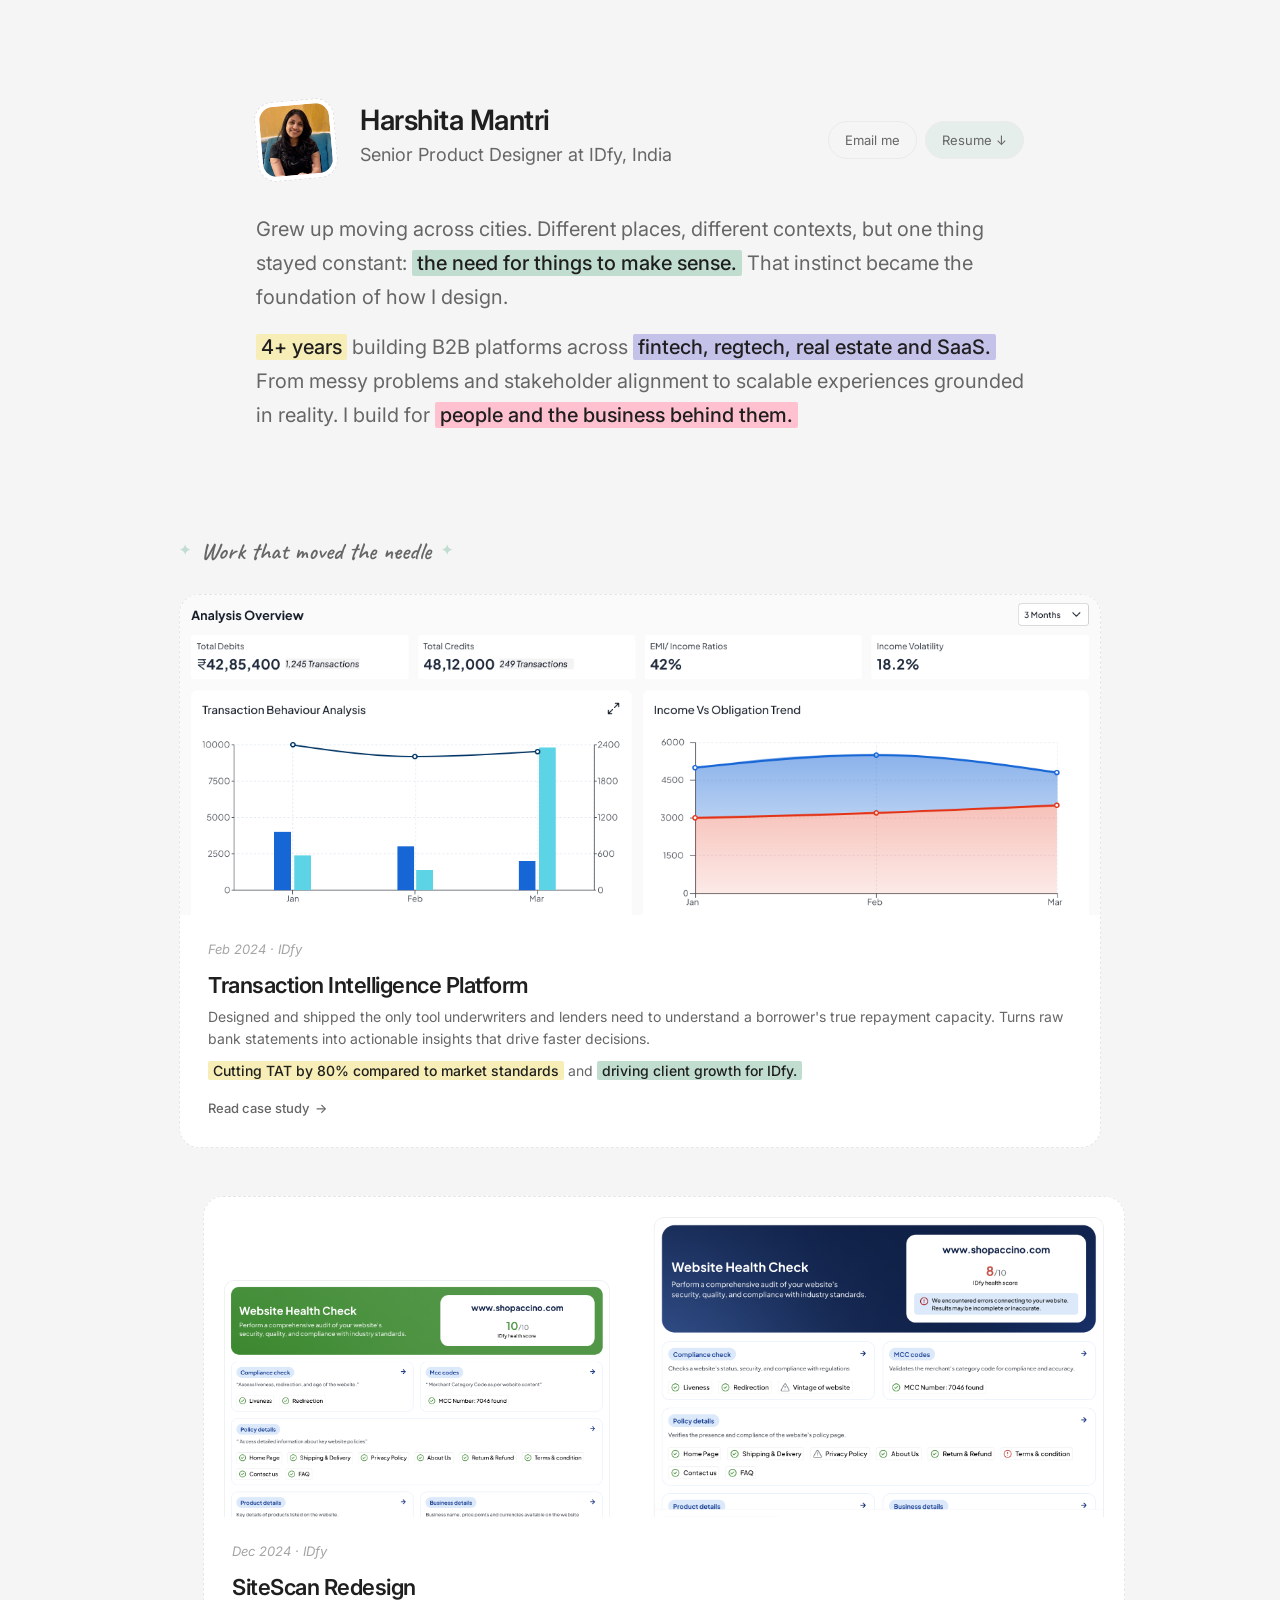
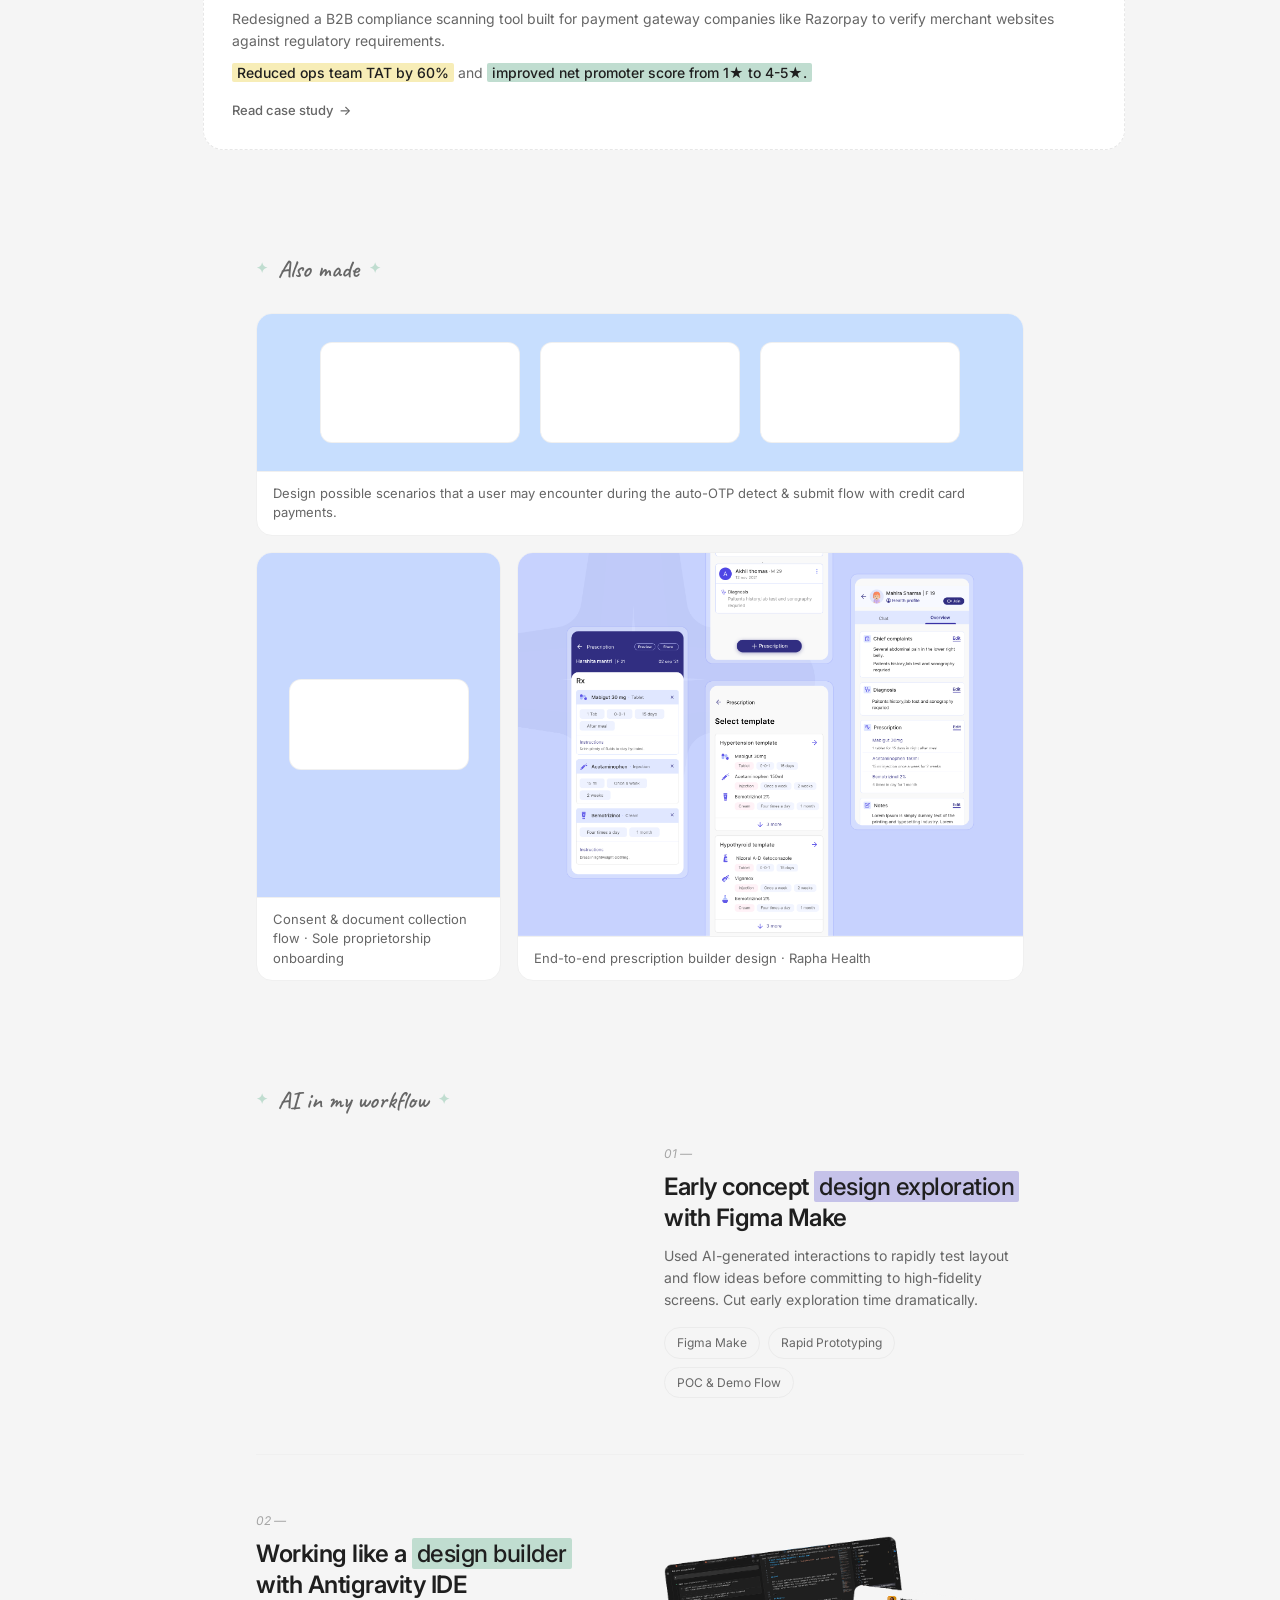
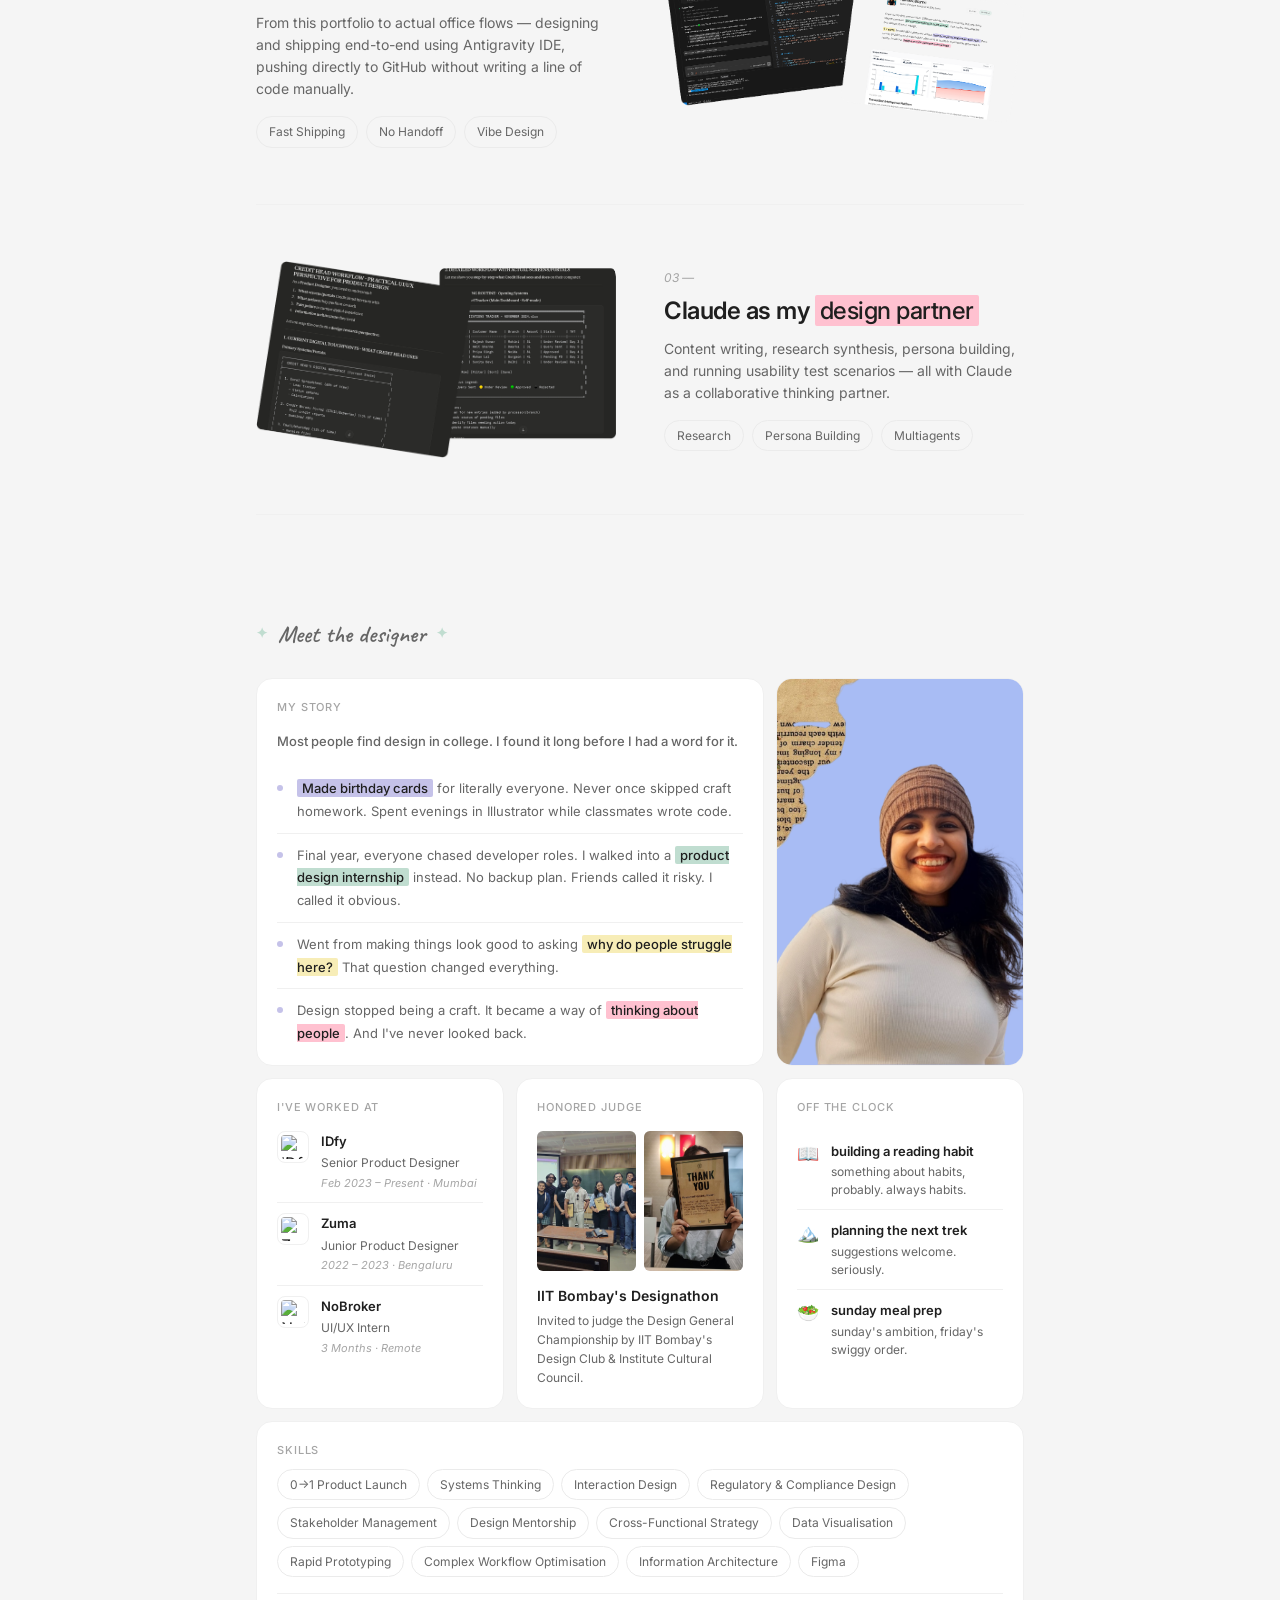
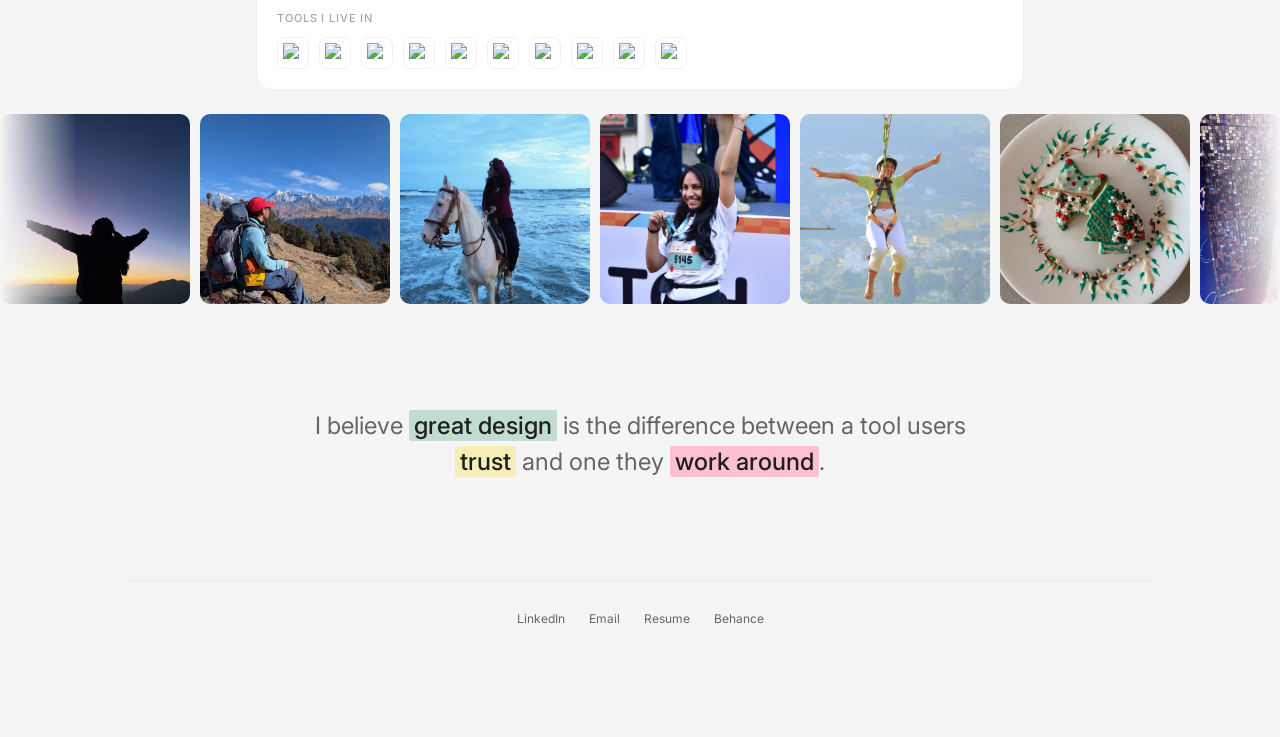
==== commit ec0b3771: "feat: group intro+bio, add projects title, fix section spacing - Wrapped Intro and Bio into one sect" ====
--- a/index.html
+++ b/index.html
@@ -15,23 +15,22 @@
 
   <div class="page">
 
-    <!-- ── Intro ── -->
-    <div class="intro reveal">
-      <div class="intro-avatar">
-        <img src="assets/images/harshita_mantri.jpg" alt="Harshita Mantri">
-      </div>
-      <div class="intro-info">
-        <h1 class="intro-name">Harshita Mantri</h1>
-        <div class="intro-designation">Senior Product Designer at IDfy, India</div>
-      </div>
-      <div class="intro-actions">
-        <a href="mailto:harshitamantri3140@gmail.com" class="intro-btn">Email me</a>
-        <a href="docs/harshita-mantri.pdf" target="_blank" rel="noopener noreferrer" class="intro-btn intro-btn-primary">Resume <span aria-hidden="true">↓</span></a>
-      </div>
-    </div>
-
-    <!-- ── Bio ── -->
-    <div class="bio-block reveal">
+    <!-- ── Intro + Bio ── -->
+    <div class="intro-section">
+      <div class="intro reveal">
+        <div class="intro-avatar">
+          <img src="assets/images/harshita_mantri.jpg" alt="Harshita Mantri">
+        </div>
+        <div class="intro-info">
+          <h1 class="intro-name">Harshita Mantri</h1>
+          <div class="intro-designation">Senior Product Designer at IDfy, India</div>
+        </div>
+        <div class="intro-actions">
+          <a href="mailto:harshitamantri3140@gmail.com" class="intro-btn">Email me</a>
+          <a href="docs/harshita-mantri.pdf" target="_blank" rel="noopener noreferrer" class="intro-btn intro-btn-primary">Resume <span aria-hidden="true">↓</span></a>
+        </div>
+      </div>
+      <div class="bio-block reveal">
       <p class="bio-p">
         Grew up moving across cities. Different places, different contexts, but one thing stayed constant:
         <span class="hl-teal">the need for things to make sense.</span>
@@ -43,10 +42,13 @@
         From messy problems and stakeholder alignment to scalable experiences grounded in reality.
         I build for <span class="hl-pink">people and the business behind them.</span>
       </p>
+      </div>
     </div>
 
     <!-- ── Projects ── -->
-    <div class="projects">
+    <div class="projects-section">
+      <h2 class="section-label">Work that moved the needle</h2>
+      <div class="projects">
 
       <!-- Transaction Intelligence Platform -->
       <a href="bsa/index.html" class="project-card reveal">
@@ -84,6 +86,7 @@
         </div>
       </a>
 
+      </div>
     </div>
 
     <!-- ── Also Made ── -->
--- a/assets/css/style.css
+++ b/assets/css/style.css
@@ -68,6 +68,14 @@
 
 /* ── Intro / Hero ────────────────────────────── */
 
+.intro-section {
+  display: flex;
+  flex-direction: column;
+  align-items: center;
+  gap: 32px;
+  width: 100%;
+}
+
 .intro {
   display: flex;
   align-items: flex-start;
@@ -284,13 +292,18 @@
 
 /* ── Projects ────────────────────────────────── */
 
+.projects-section {
+  width: min(72vw, 960px);
+  display: flex;
+  flex-direction: column;
+}
+
 .projects {
-  width: min(72vw, 960px);
   display: flex;
   flex-direction: column;
   gap: 48px;
-  margin-bottom: 0;
-}
+}
+
 
 .project-card {
   background: var(--white);
@@ -1887,6 +1900,11 @@
   align-items: center;
   padding: 56px 0;
   border-top: 1px solid var(--card-border);
+}
+
+.ai-row:first-child {
+  padding-top: 0;
+  border-top: none;
 }
 
 .ai-row:last-child {
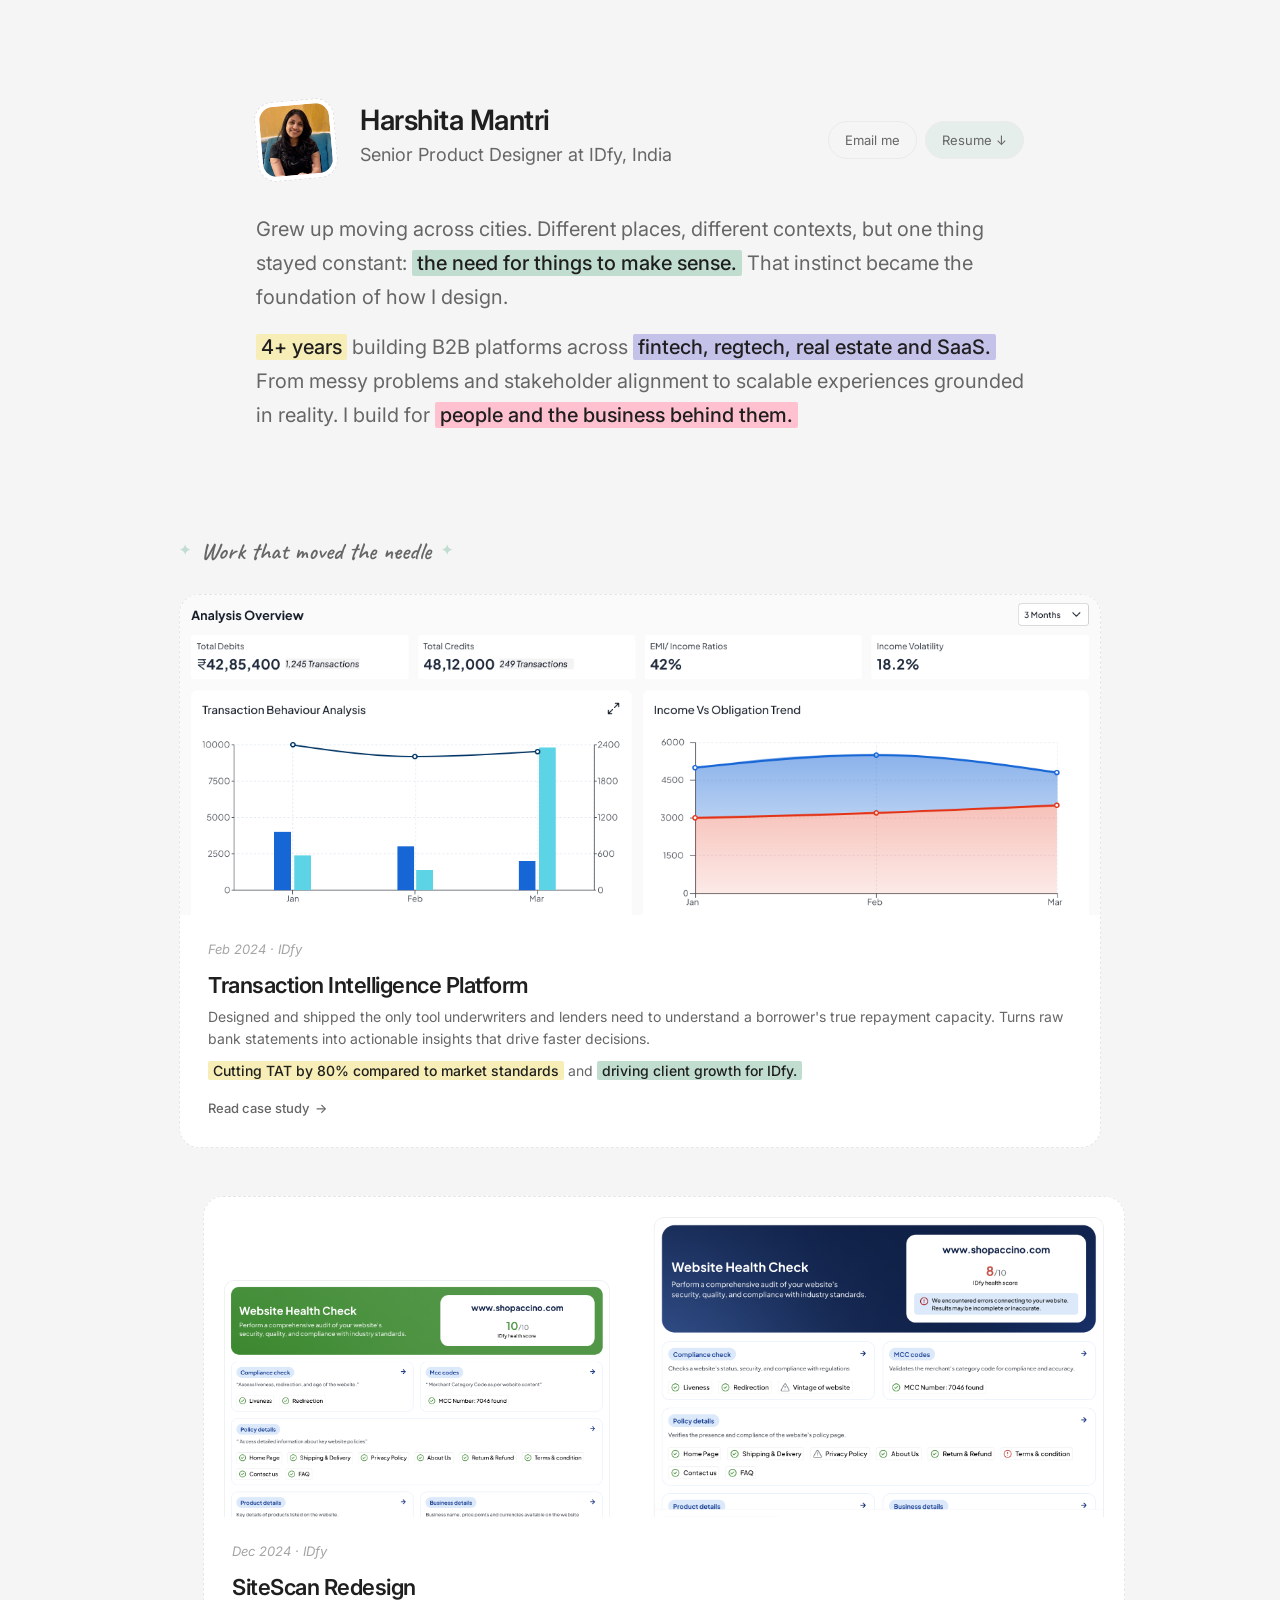
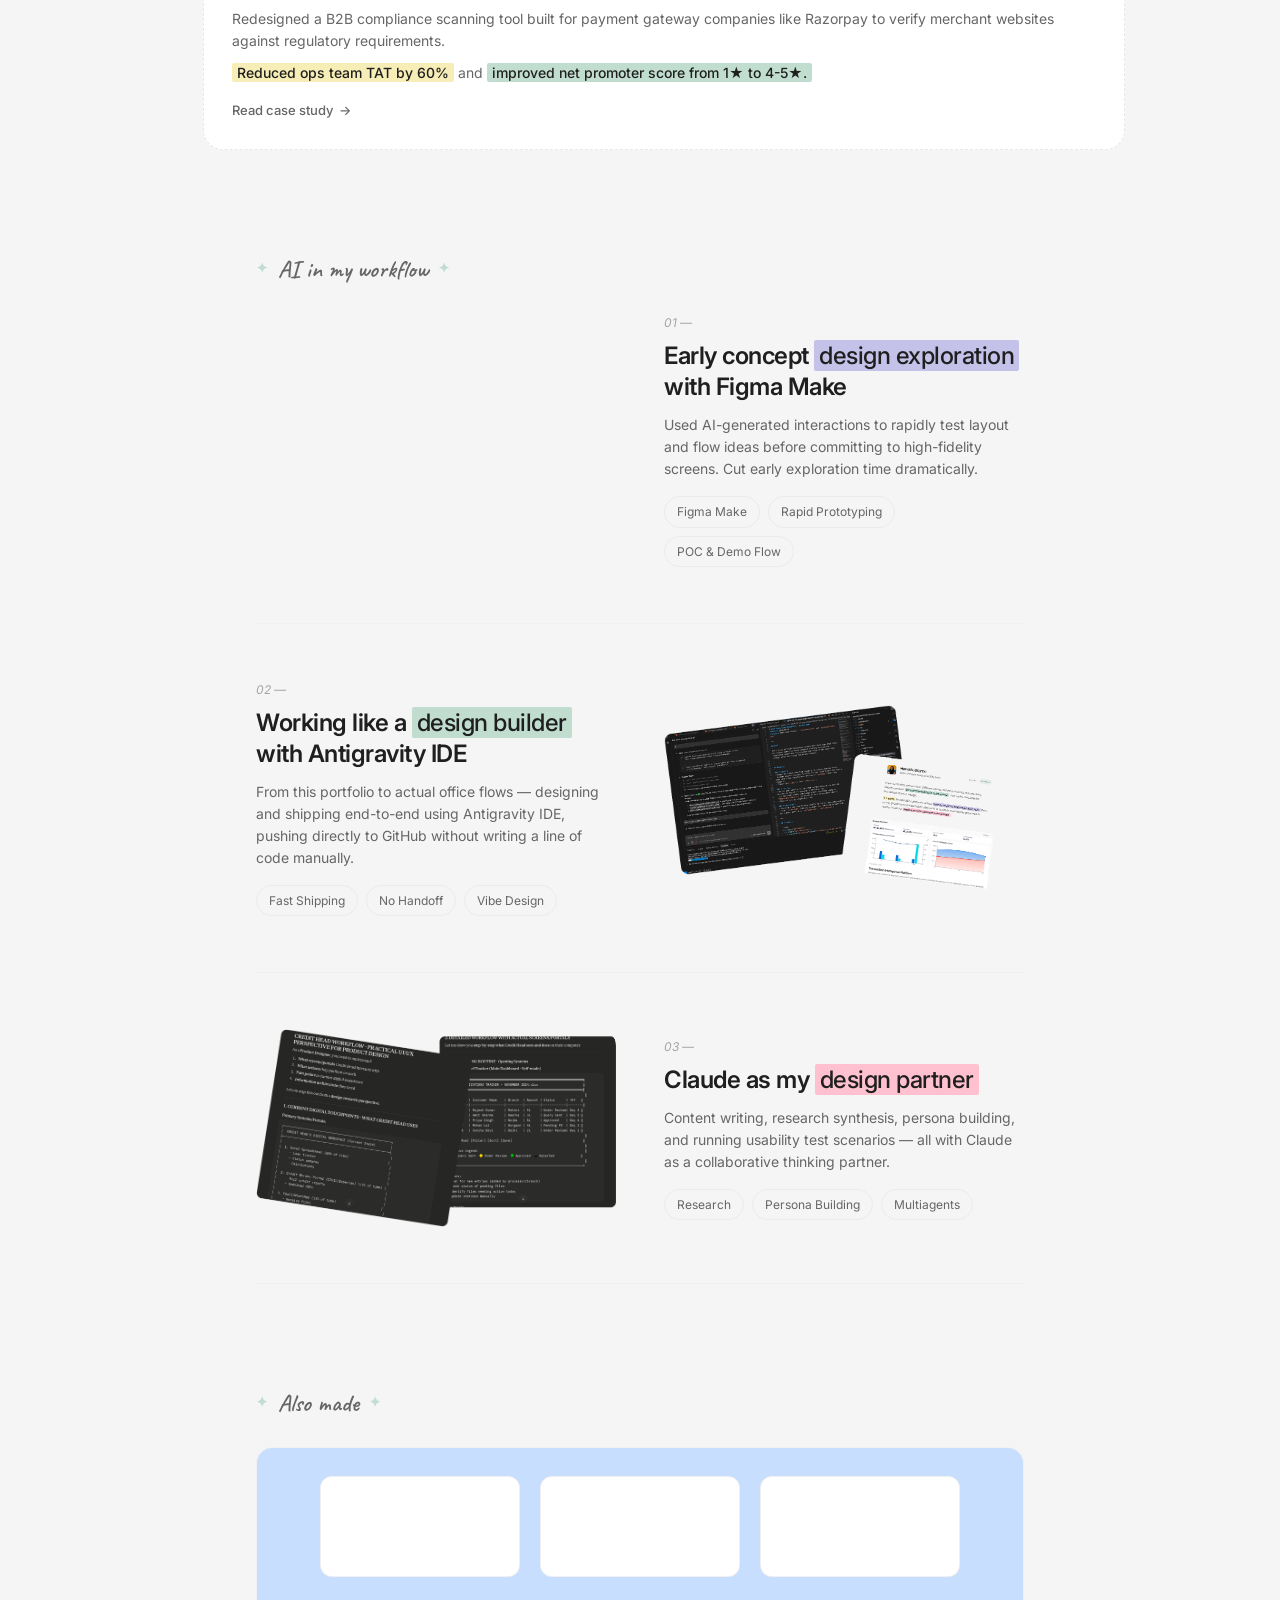
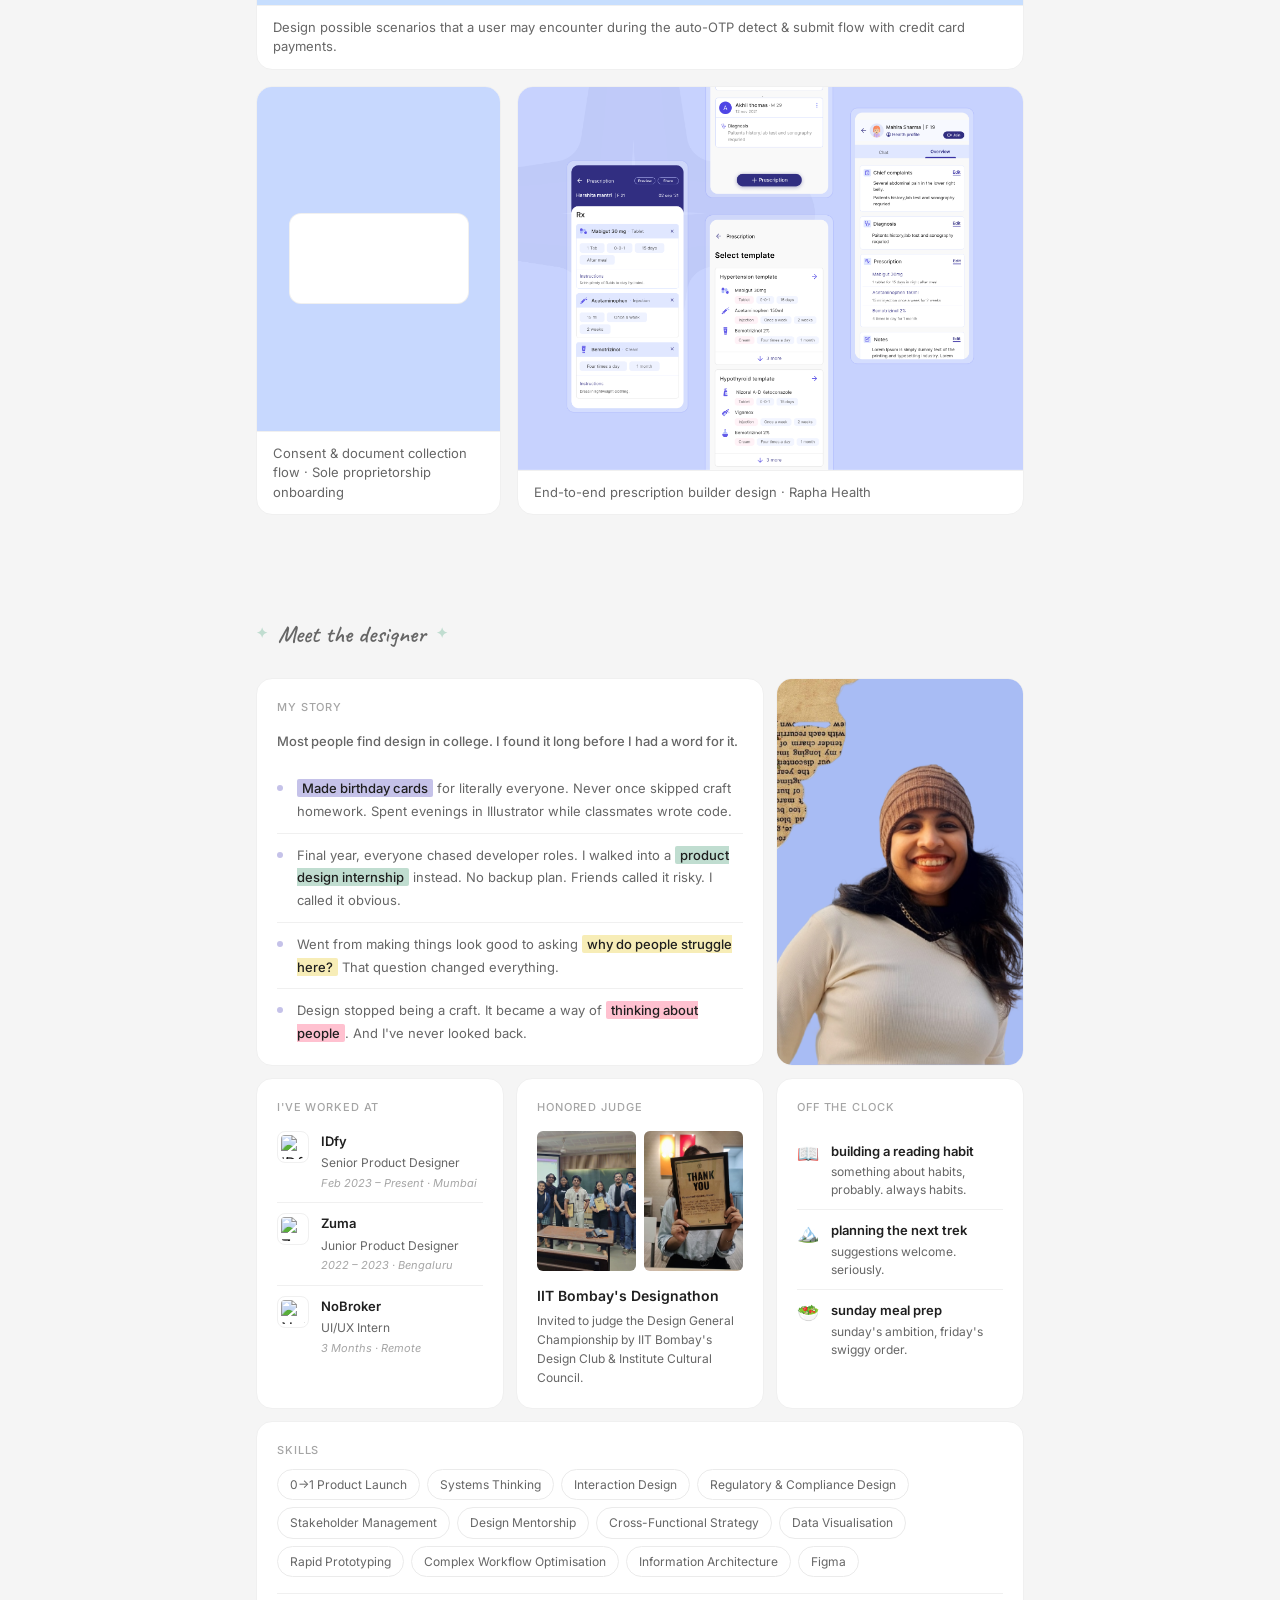
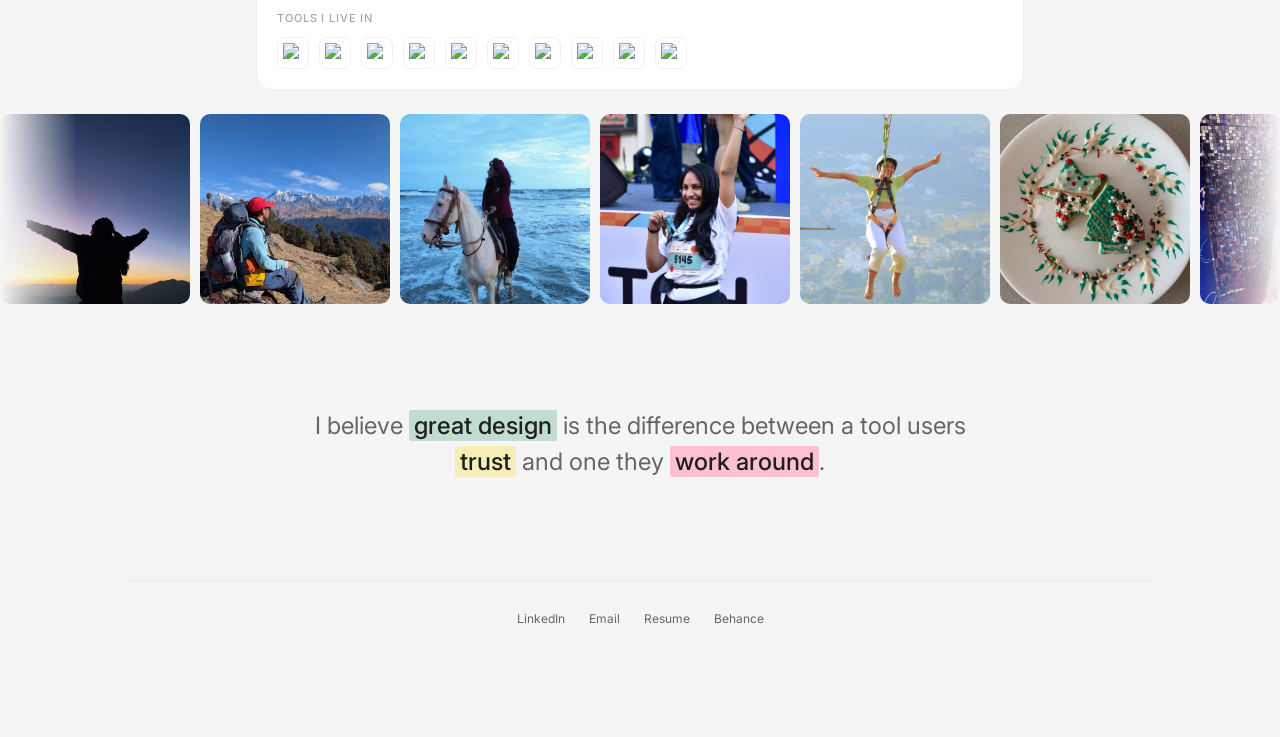
==== commit 31d1d22b: "feat: move AI in my workflow section above Also made Co-Authored-By: Claude Sonnet 4.6 <noreply@anth" ====
--- a/index.html
+++ b/index.html
@@ -89,62 +89,6 @@
       </div>
     </div>
 
-    <!-- ── Also Made ── -->
-    <section class="also-made reveal">
-      <h2 class="also-made-label section-label">Also made</h2>
-      <div class="bento-grid">
-
-        <!-- Full-width card with 3 inner videos -->
-        <div class="bento-cell bento-full">
-          <div class="bento-pastel-body bento-stage-mint">
-            <div class="bento-inner-stack">
-
-              <div class="bento-inner-card">
-                <video muted loop playsinline autoplay>
-                  <source src="assets/videos/Native otp payment.mp4" type="video/mp4" />
-                </video>
-              </div>
-
-              <div class="bento-inner-card">
-                <video muted loop playsinline autoplay>
-                  <source src="assets/videos/Auto detect external page.mp4" type="video/mp4" />
-                </video>
-              </div>
-
-              <div class="bento-inner-card">
-                <video muted loop playsinline autoplay>
-                  <source src="assets/videos/Single click without otp payment.mp4" type="video/mp4" />
-                </video>
-              </div>
-
-            </div>
-          </div>
-          <p class="bento-desc">Design possible scenarios that a user may encounter during the auto-OTP detect &amp; submit flow with credit card payments.</p>
-        </div>
-
-        <!-- Square video cell — sole prop -->
-        <div class="bento-cell bento-square bento-video-cell" data-type="video">
-          <div class="bento-video-stage bento-stage-orchid">
-            <div class="bento-inner-card">
-              <video muted loop playsinline autoplay>
-                <source src="assets/videos/sole prop.mp4" type="video/mp4" />
-              </video>
-            </div>
-          </div>
-          <p class="bento-desc">Consent & document collection flow · Sole proprietorship onboarding</p>
-        </div>
-
-        <!-- Wide image cell — Rapha -->
-        <div class="bento-cell bento-wide" data-type="image">
-          <div class="bento-media">
-            <img src="assets/images/prescription builder.png" alt="Prescription builder mockup" />
-          </div>
-          <p class="bento-desc">End-to-end prescription builder design · Rapha Health</p>
-        </div>
-
-      </div>
-    </section>
-
     <!-- ── How I Use AI ── -->
     <section class="ai-work reveal">
       <h2 class="ai-work-label section-label">AI in my workflow</h2>
@@ -207,6 +151,62 @@
               <span class="ai-tag ai-tag-pink">Multiagents</span>
             </div>
           </div>
+        </div>
+
+      </div>
+    </section>
+
+    <!-- ── Also Made ── -->
+    <section class="also-made reveal">
+      <h2 class="also-made-label section-label">Also made</h2>
+      <div class="bento-grid">
+
+        <!-- Full-width card with 3 inner videos -->
+        <div class="bento-cell bento-full">
+          <div class="bento-pastel-body bento-stage-mint">
+            <div class="bento-inner-stack">
+
+              <div class="bento-inner-card">
+                <video muted loop playsinline autoplay>
+                  <source src="assets/videos/Native otp payment.mp4" type="video/mp4" />
+                </video>
+              </div>
+
+              <div class="bento-inner-card">
+                <video muted loop playsinline autoplay>
+                  <source src="assets/videos/Auto detect external page.mp4" type="video/mp4" />
+                </video>
+              </div>
+
+              <div class="bento-inner-card">
+                <video muted loop playsinline autoplay>
+                  <source src="assets/videos/Single click without otp payment.mp4" type="video/mp4" />
+                </video>
+              </div>
+
+            </div>
+          </div>
+          <p class="bento-desc">Design possible scenarios that a user may encounter during the auto-OTP detect &amp; submit flow with credit card payments.</p>
+        </div>
+
+        <!-- Square video cell — sole prop -->
+        <div class="bento-cell bento-square bento-video-cell" data-type="video">
+          <div class="bento-video-stage bento-stage-orchid">
+            <div class="bento-inner-card">
+              <video muted loop playsinline autoplay>
+                <source src="assets/videos/sole prop.mp4" type="video/mp4" />
+              </video>
+            </div>
+          </div>
+          <p class="bento-desc">Consent & document collection flow · Sole proprietorship onboarding</p>
+        </div>
+
+        <!-- Wide image cell — Rapha -->
+        <div class="bento-cell bento-wide" data-type="image">
+          <div class="bento-media">
+            <img src="assets/images/prescription builder.png" alt="Prescription builder mockup" />
+          </div>
+          <p class="bento-desc">End-to-end prescription builder design · Rapha Health</p>
         </div>
 
       </div>
